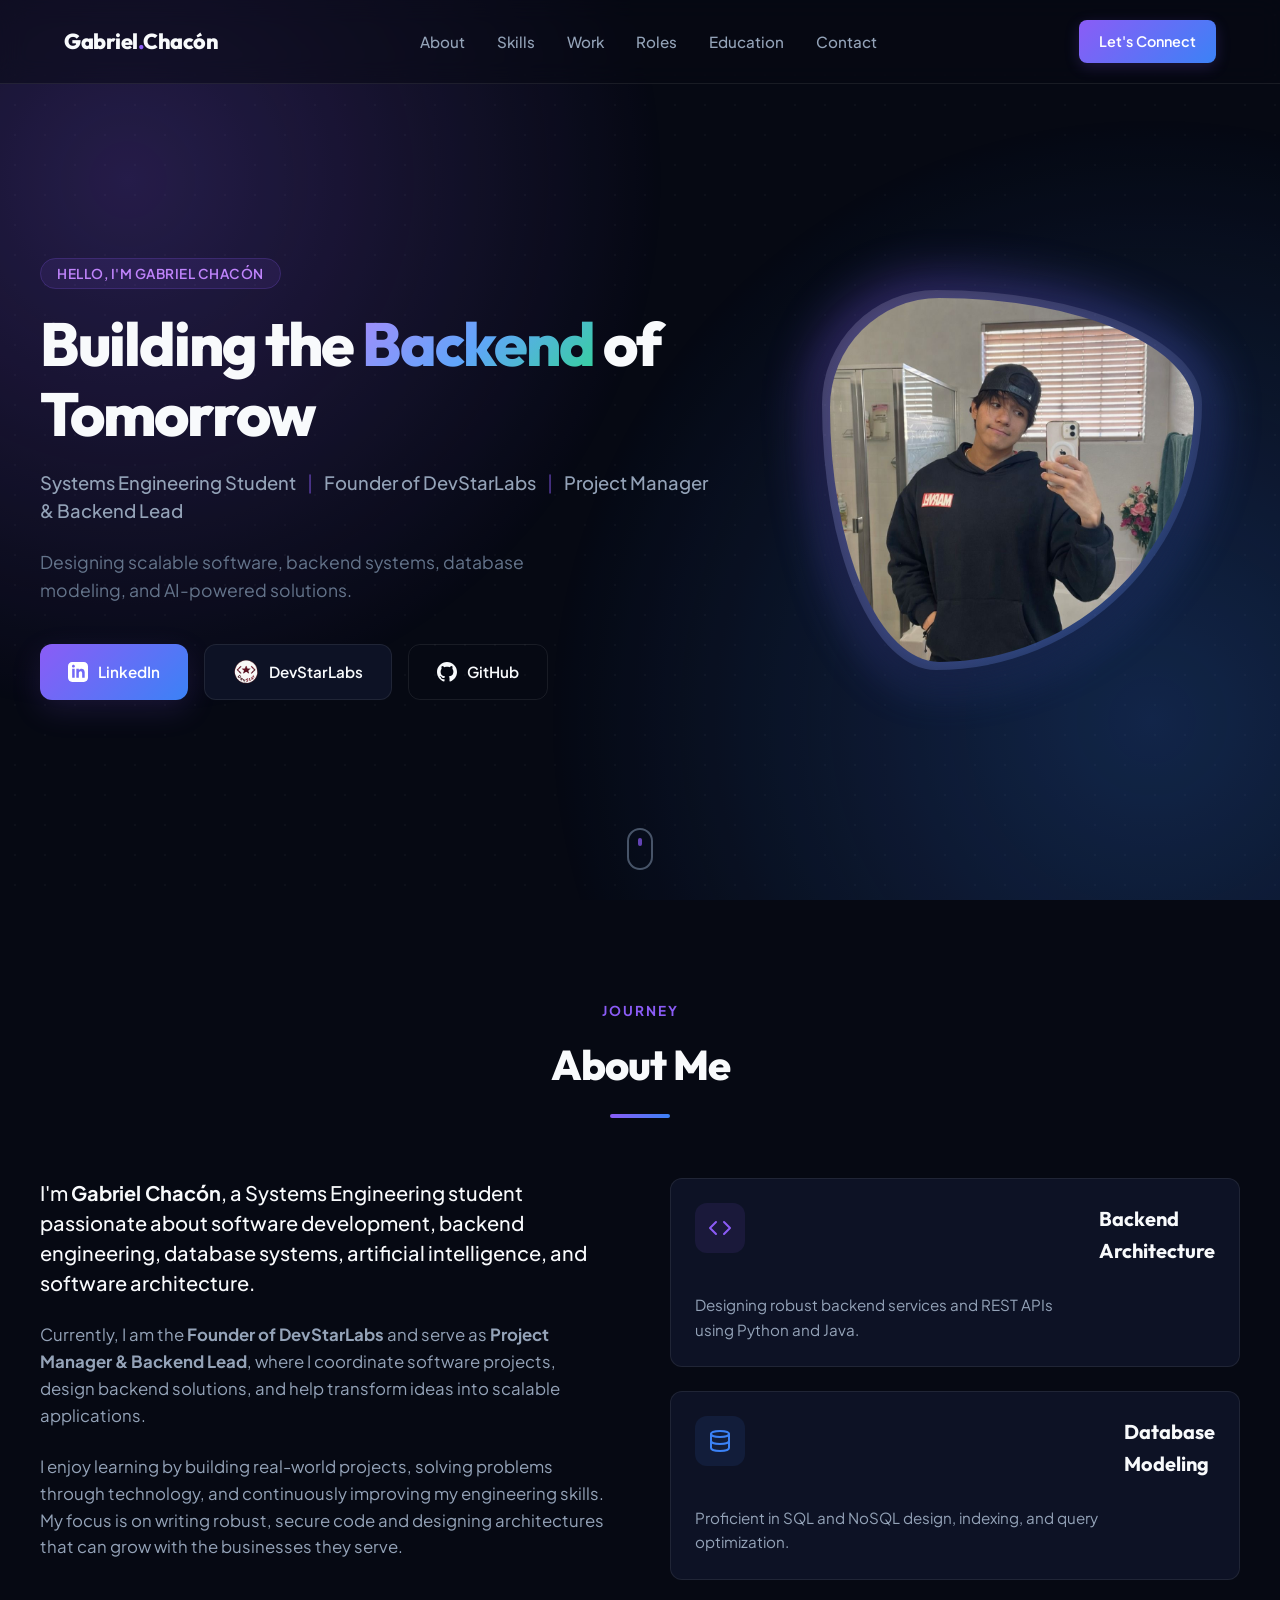
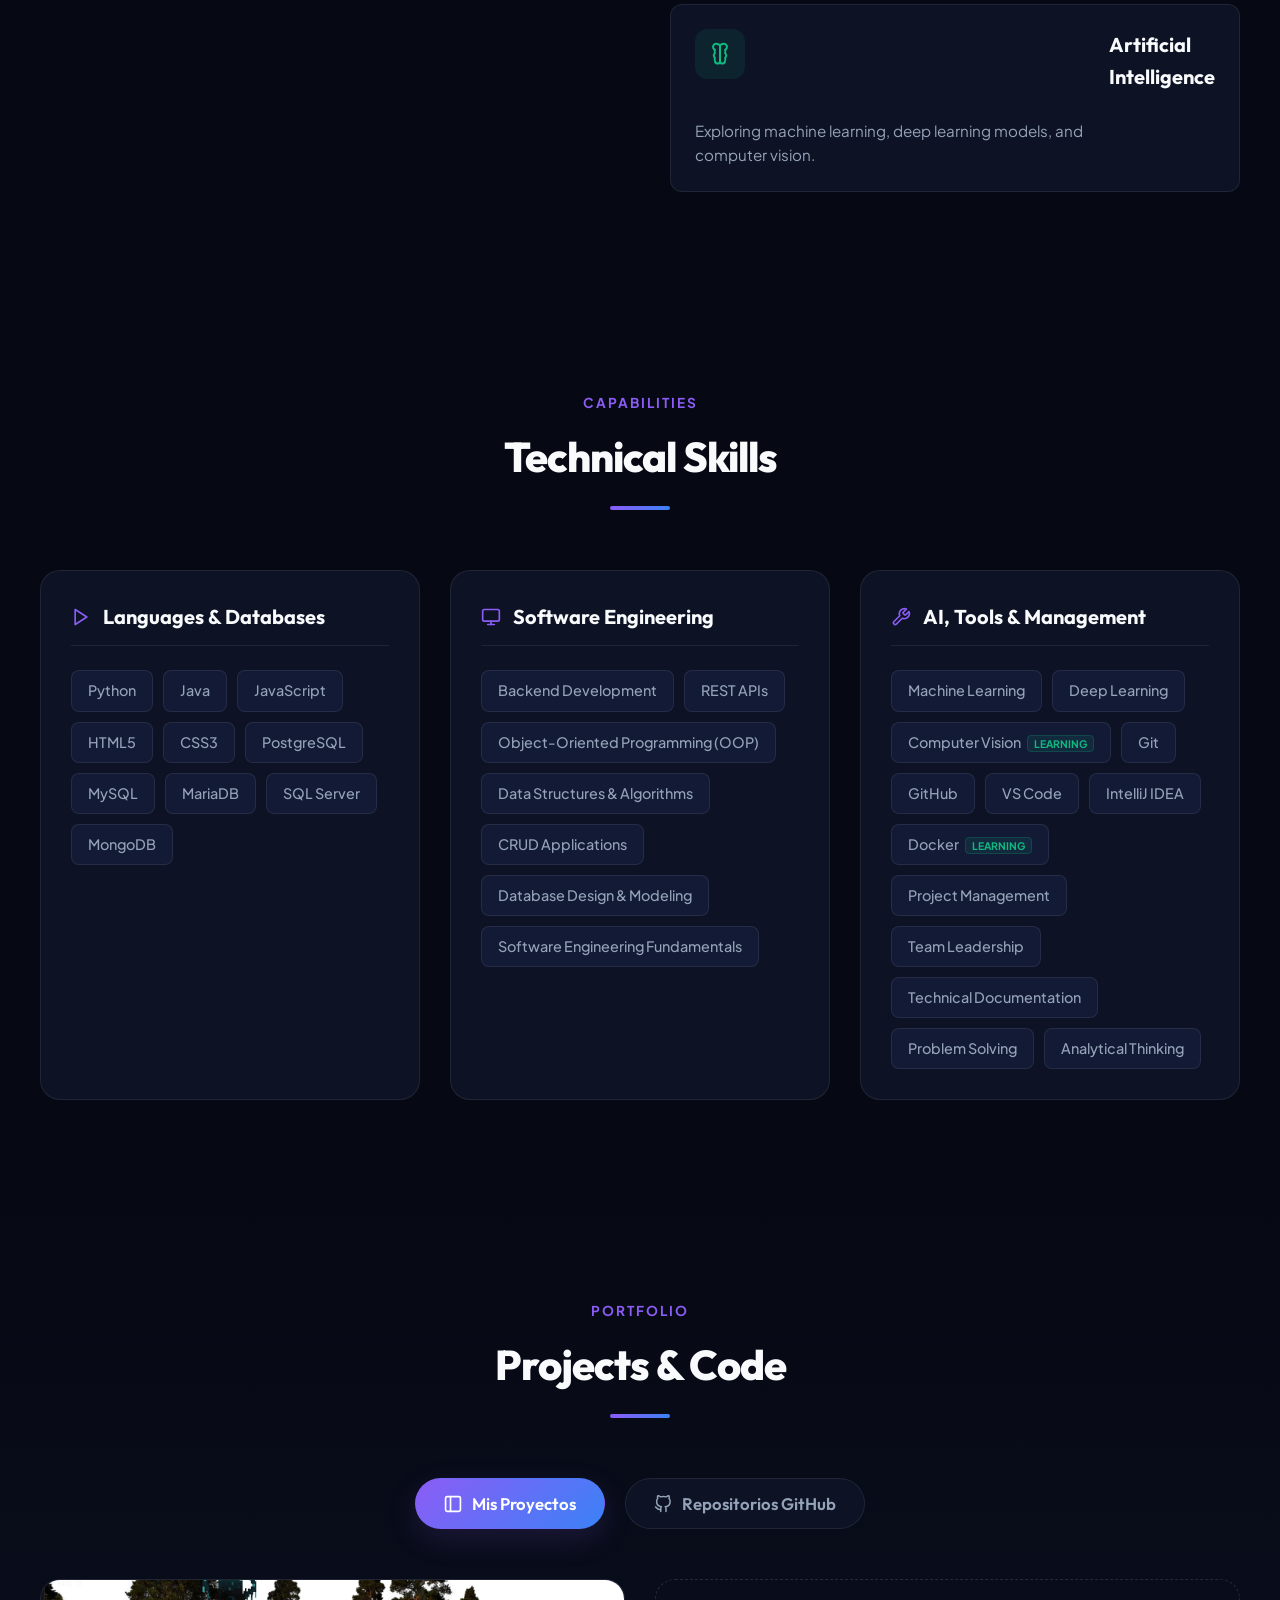
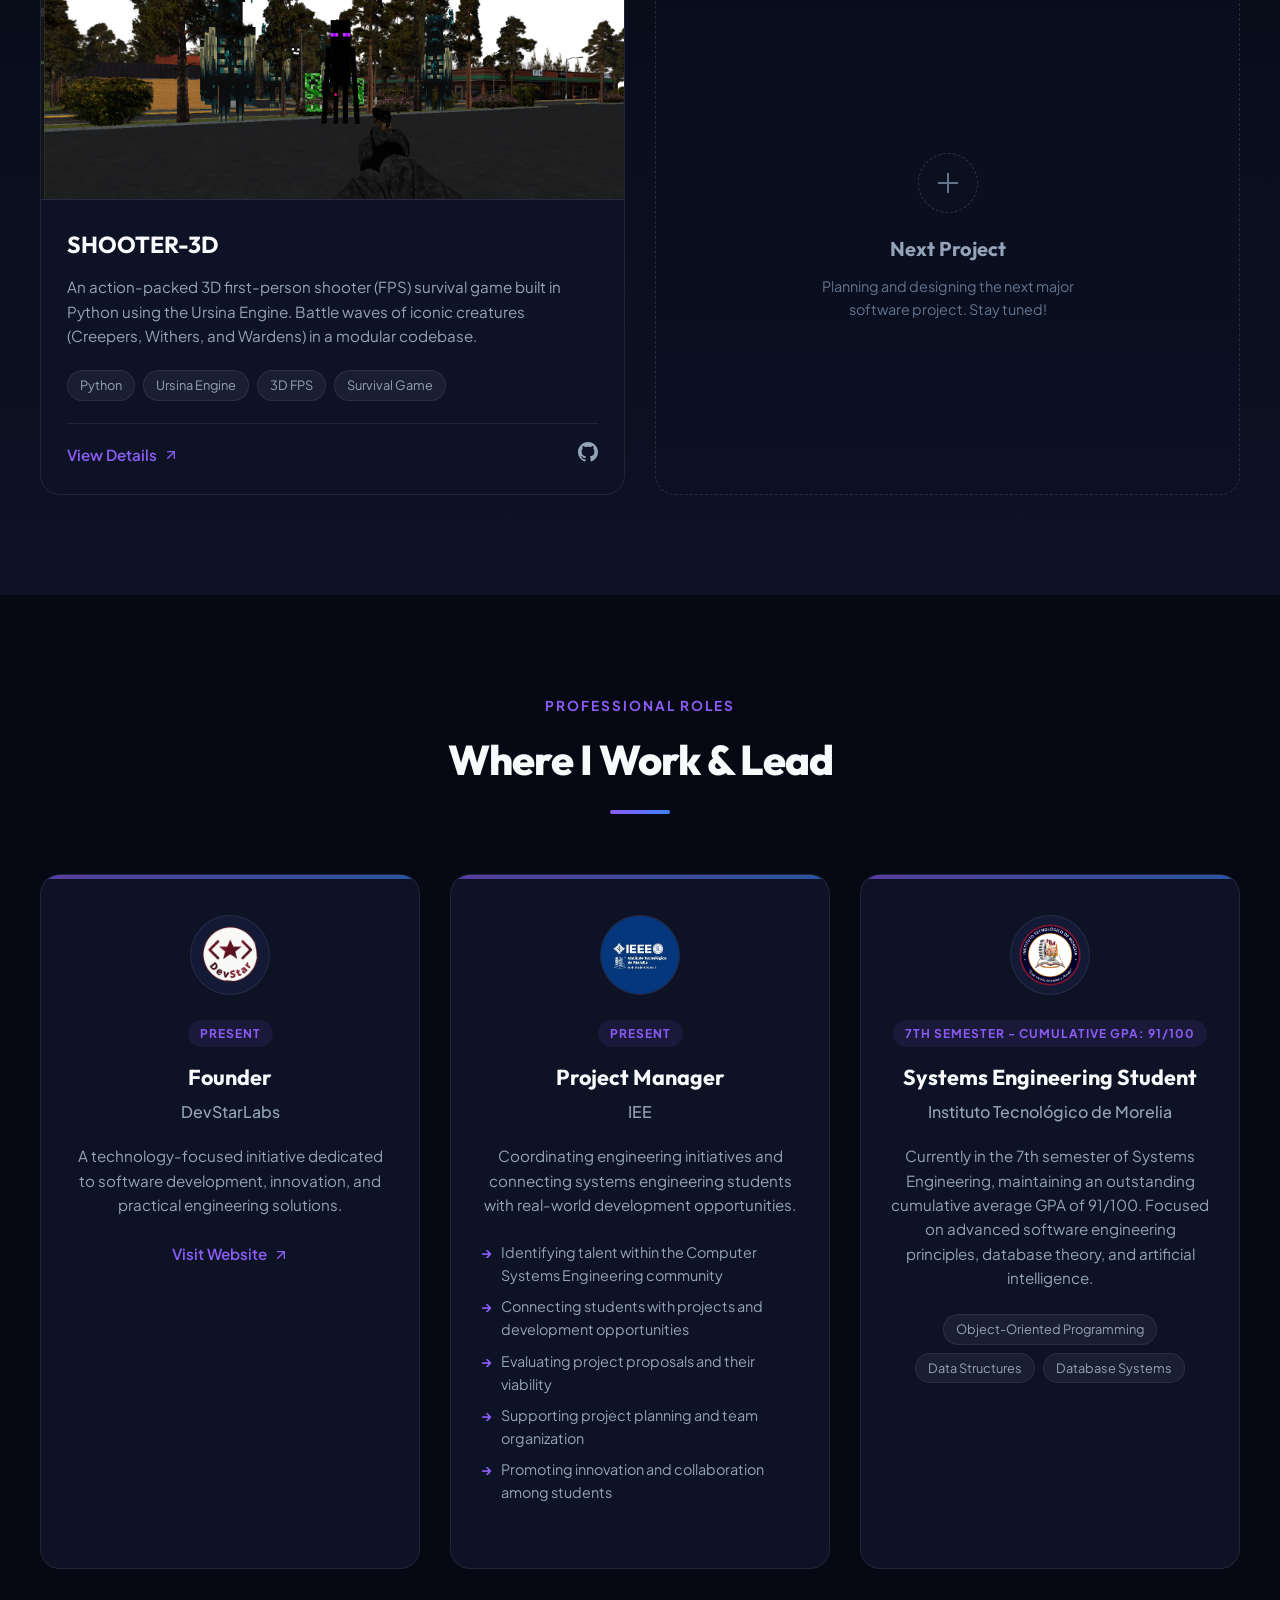
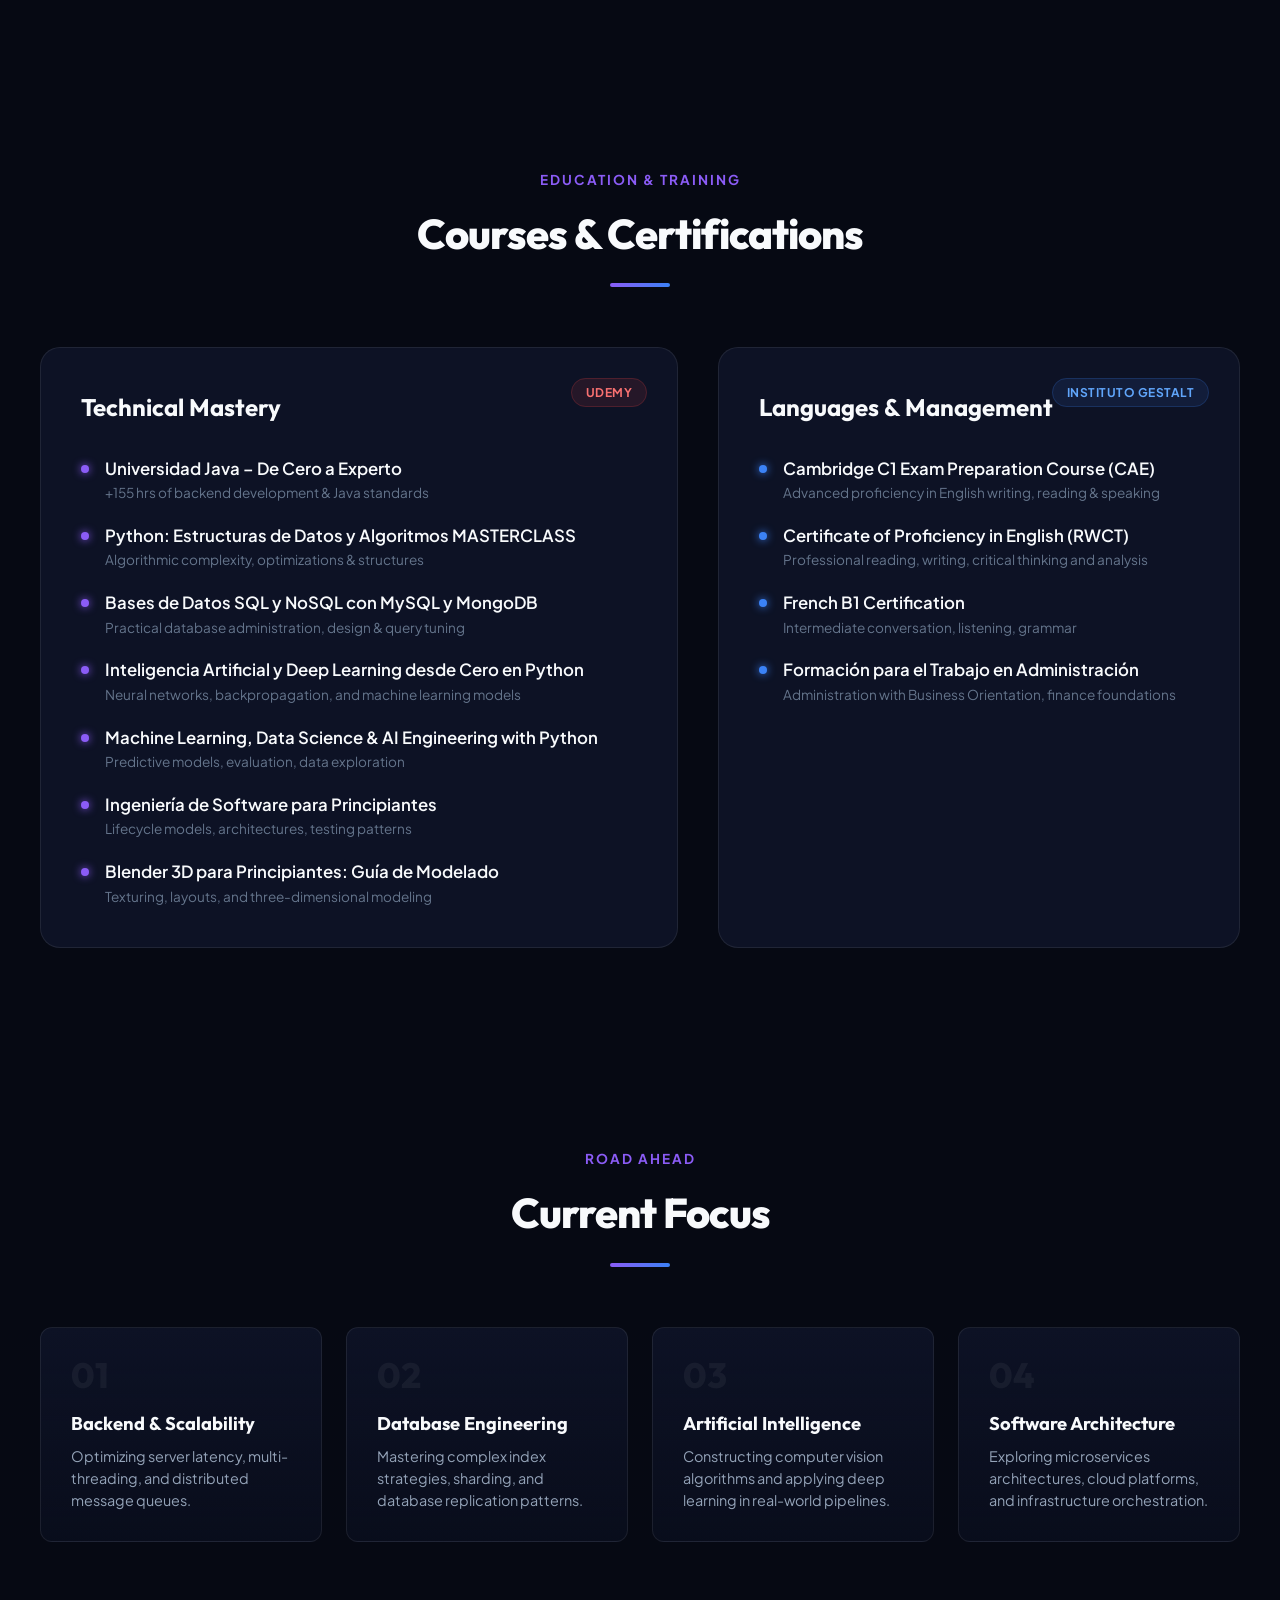
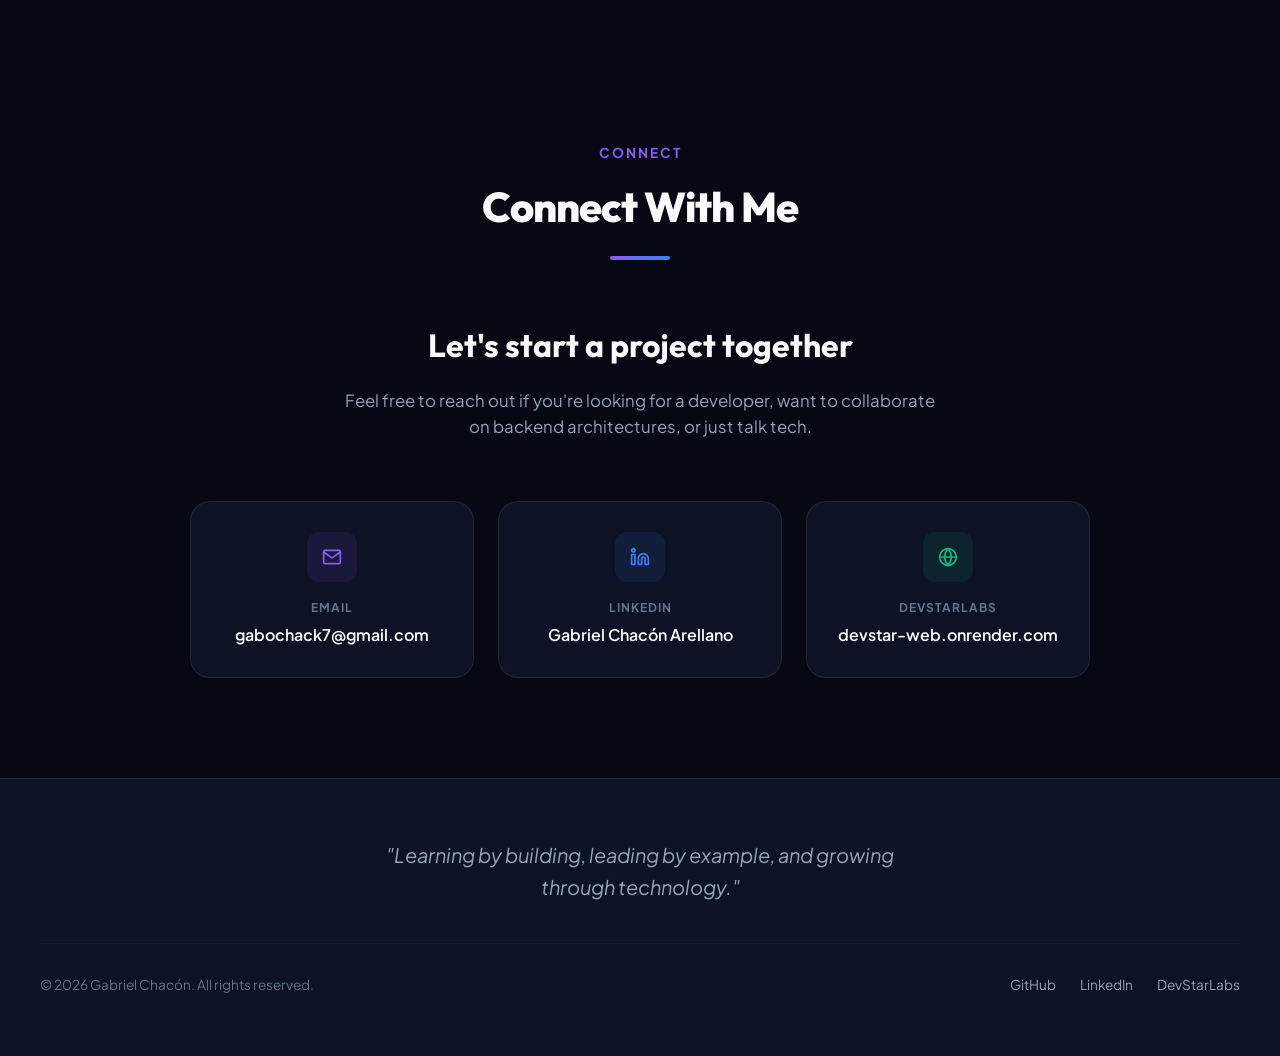
==== index.html @ 153ce3cb "repo addition" ====
<!DOCTYPE html>
<html lang="en">

<head>
    <meta charset="UTF-8">
    <meta name="viewport" content="width=device-width, initial-scale=1.0">
    <title>Gabriel Chacón | Systems Engineer &amp; Backend Developer Portfolio</title>

    <!-- Meta Description for SEO -->
    <meta name="description"
        content="Portfolio of Gabriel Chacón, Systems Engineering student, Founder of DevStarLabs, Project Manager &amp; Backend Lead. Specializing in scalable software, backend systems, database modeling, and AI.">
    <meta name="keywords"
        content="Gabriel Chacón, Systems Engineering, DevStarLabs, Backend Lead, Project Manager, Software Developer, Java, Python, Database Engineer, Portfolio">
    <meta name="author" content="Gabriel Chacón">

    <!-- Open Graph Metadata for Social Sharing -->
    <meta property="og:title" content="Gabriel Chacón | Systems Engineering &amp; Backend Lead">
    <meta property="og:description"
        content="Founder of DevStarLabs, Backend Lead, and Systems Engineering Student building scalable backend systems, databases, and AI solutions.">
    <meta property="og:image" content="assets/images/gabo-profile.jpeg">
    <meta property="og:type" content="website">

    <!-- Google Fonts -->
    <link rel="preconnect" href="https://fonts.googleapis.com">
    <link rel="preconnect" href="https://fonts.gstatic.com" crossorigin>
    <link
        href="https://fonts.googleapis.com/css2?family=Outfit:wght@300;400;500;600;700;800&family=Plus+Jakarta+Sans:wght@300;400;500;600;700;800&display=swap"
        rel="stylesheet">

    <!-- Custom Stylesheet -->
    <link rel="stylesheet" href="assets/css/styles.css">
</head>

<body>
    <!-- Background Gradient Overlay & Grid -->
    <div class="bg-grid"></div>
    <div class="bg-radial"></div>

    <!-- Navigation Header -->
    <header class="main-header" id="header">
        <div class="nav-container">
            <a href="#" class="brand-logo">
                <span class="brand-text">Gabriel<span class="accent-dot">.</span>Chacón</span>
            </a>

            <nav class="nav-menu" id="nav-menu">
                <ul>
                    <li><a href="#about" class="nav-link">About</a></li>
                    <li><a href="#skills" class="nav-link">Skills</a></li>
                    <li><a href="#portfolio-tabs" class="nav-link">Work</a></li>
                    <li><a href="#roles" class="nav-link">Roles</a></li>
                    <li><a href="#education" class="nav-link">Education</a></li>
                    <li><a href="#contact" class="nav-link">Contact</a></li>
                </ul>
            </nav>

            <div class="nav-actions">
                <a href="#contact" class="cta-btn-header">Let's Connect</a>
                <button class="mobile-toggle" id="mobile-toggle" aria-label="Toggle Navigation Menu">
                    <span class="bar"></span>
                    <span class="bar"></span>
                    <span class="bar"></span>
                </button>
            </div>
        </div>
    </header>

    <!-- Main Content Area -->
    <main>
        <!-- Hero Section -->
        <section class="hero-section" id="home">
            <div class="hero-container">
                <div class="hero-content">
                    <div class="badge-container">
                        <span class="hero-badge">Hello, I'm Gabriel Chacón</span>
                    </div>
                    <h1 class="hero-title">
                        Building the <span class="text-gradient">Backend</span> of Tomorrow
                    </h1>
                    <h2 class="hero-subtitle">
                        Systems Engineering Student <span class="divider">|</span> Founder of DevStarLabs <span
                            class="divider">|</span> Project Manager &amp; Backend Lead
                    </h2>
                    <p class="hero-tagline">
                        Designing scalable software, backend systems, database modeling, and AI-powered solutions.
                    </p>

                    <!-- Call To Action Buttons -->
                    <div class="hero-ctas">
                        <a href="https://www.linkedin.com/in/gabriel-chac%C3%B3n-arellano-29ab29257/" target="_blank"
                            rel="noopener noreferrer" class="btn btn-primary">
                            <svg class="btn-icon" viewBox="0 0 24 24" fill="currentColor">
                                <path
                                    d="M19 0h-14c-2.761 0-5 2.239-5 5v14c0 2.761 2.239 5 5 5h14c2.762 0 5-2.239 5-5v-14c0-2.761-2.238-5-5-5zm-11 19h-3v-11h3v11zm-1.5-12.268c-.966 0-1.75-.779-1.75-1.75s.784-1.75 1.75-1.75 1.75.779 1.75 1.75-.784 1.75-1.75 1.75zm13.5 12.268h-3v-5.604c0-3.368-4-3.113-4 0v5.604h-3v-11h3v1.765c1.396-2.586 7-2.777 7 2.476v6.759z" />
                            </svg>
                            LinkedIn
                        </a>
                        <a href="https://devstar-web.onrender.com/#servicios" target="_blank" rel="noopener noreferrer"
                            class="btn btn-secondary">
                            <span class="hero-devstar-logo-wrapper">
                                <img src="assets/images/devstar-logo.png" alt="" class="hero-devstar-logo">
                            </span>
                            DevStarLabs
                        </a>
                        <a href="https://github.com/GabrielChaconA" target="_blank" rel="noopener noreferrer"
                            class="btn btn-outline">
                            <svg class="btn-icon" viewBox="0 0 24 24" fill="currentColor">
                                <path
                                    d="M12 0c-6.626 0-12 5.373-12 12 0 5.302 3.438 9.8 8.207 11.387.599.111.793-.261.793-.577v-2.234c-3.338.726-4.033-1.416-4.033-1.416-.546-1.387-1.333-1.756-1.333-1.756-1.089-.745.083-.729.083-.729 1.205.084 1.839 1.237 1.839 1.237 1.07 1.834 2.807 1.304 3.492.997.107-.775.418-1.305.762-1.604-2.665-.305-5.467-1.334-5.467-5.931 0-1.311.469-2.381 1.236-3.221-.124-.303-.535-1.524.117-3.176 0 0 1.008-.322 3.301 1.23.957-.266 1.983-.399 3.003-.404 1.02.005 2.047.138 3.006.404 2.291-1.552 3.297-1.23 3.297-1.23.653 1.653.242 2.874.118 3.176.77.84 1.235 1.911 1.235 3.221 0 4.609-2.807 5.624-5.479 5.921.43.372.823 1.102.823 2.222v3.293c0 .319.192.694.801.576 4.765-1.589 8.199-6.086 8.199-11.386 0-6.627-5.373-12-12-12z" />
                            </svg>
                            GitHub
                        </a>
                    </div>
                </div>

                <div class="hero-image-wrapper">
                    <div class="hero-image-glow"></div>
                    <div class="hero-image-border">
                        <img src="assets/images/gabo-profile.jpeg" alt="Gabriel Chacón" class="hero-image">
                    </div>
                </div>
            </div>

            <a href="#about" class="scroll-down" aria-label="Scroll Down">
                <span class="mouse">
                    <span class="wheel"></span>
                </span>
            </a>
        </section>

        <!-- About Me Section -->
        <section class="about-section scroll-reveal" id="about">
            <div class="section-container">
                <div class="section-header">
                    <span class="section-subtitle">Journey</span>
                    <h2 class="section-title">About Me</h2>
                    <div class="section-line"></div>
                </div>

                <div class="about-grid">
                    <div class="about-text">
                        <p class="highlight-paragraph">
                            I'm <strong>Gabriel Chacón</strong>, a Systems Engineering student passionate about software
                            development, backend engineering, database systems, artificial intelligence, and software
                            architecture.
                        </p>
                        <p>
                            Currently, I am the <strong>Founder of DevStarLabs</strong> and serve as <strong>Project
                                Manager &amp; Backend Lead</strong>, where I coordinate software projects, design
                            backend solutions, and help transform ideas into scalable applications.
                        </p>
                        <p>
                            I enjoy learning by building real-world projects, solving problems through technology, and
                            continuously improving my engineering skills. My focus is on writing robust, secure code and
                            designing architectures that can grow with the businesses they serve.
                        </p>
                    </div>

                    <div class="about-features">
                        <div class="feature-card">
                            <div class="feature-icon font-code-icon">
                                <svg width="24" height="24" viewBox="0 0 24 24" fill="none" stroke="currentColor"
                                    stroke-width="2" stroke-linecap="round" stroke-linejoin="round">
                                    <polyline points="16 18 22 12 16 6"></polyline>
                                    <polyline points="8 6 2 12 8 18"></polyline>
                                </svg>
                            </div>
                            <h3>Backend Architecture</h3>
                            <p>Designing robust backend services and REST APIs using Python and Java.</p>
                        </div>
                        <div class="feature-card">
                            <div class="feature-icon font-db-icon">
                                <svg width="24" height="24" viewBox="0 0 24 24" fill="none" stroke="currentColor"
                                    stroke-width="2" stroke-linecap="round" stroke-linejoin="round">
                                    <ellipse cx="12" cy="5" rx="9" ry="3"></ellipse>
                                    <path d="M3 5V19A9 3 0 0 0 21 19V5"></path>
                                    <path d="M3 12A9 3 0 0 0 21 12"></path>
                                </svg>
                            </div>
                            <h3>Database Modeling</h3>
                            <p>Proficient in SQL and NoSQL design, indexing, and query optimization.</p>
                        </div>
                        <div class="feature-card">
                            <div class="feature-icon font-brain-icon">
                                <svg width="24" height="24" viewBox="0 0 24 24" fill="none" stroke="currentColor"
                                    stroke-width="2" stroke-linecap="round" stroke-linejoin="round">
                                    <path
                                        d="M9.5 2A2.5 2.5 0 0 1 12 4.5v15a2.5 2.5 0 0 1-4.96-.44 2.5 2.5 0 0 1 0-3.12 3 3 0 0 1 0-4.88 2.5 2.5 0 0 1 0-3.12A2.5 2.5 0 0 1 9.5 2z">
                                    </path>
                                    <path
                                        d="M14.5 2A2.5 2.5 0 0 0 12 4.5v15a2.5 2.5 0 0 0 4.96-.44 2.5 2.5 0 0 0 0-3.12 3 3 0 0 0 0-4.88 2.5 2.5 0 0 0 0-3.12A2.5 2.5 0 0 0 14.5 2z">
                                    </path>
                                </svg>
                            </div>
                            <h3>Artificial Intelligence</h3>
                            <p>Exploring machine learning, deep learning models, and computer vision.</p>
                        </div>
                    </div>
                </div>
            </div>
        </section>

        <!-- Technical Skills Section -->
        <section class="skills-section scroll-reveal" id="skills">
            <div class="section-container">
                <div class="section-header">
                    <span class="section-subtitle">Capabilities</span>
                    <h2 class="section-title">Technical Skills</h2>
                    <div class="section-line"></div>
                </div>

                <div class="skills-grid">
                    <!-- Column 1: Languages & Databases -->
                    <div class="skills-category-card">
                        <h3 class="category-title">
                            <svg width="20" height="20" viewBox="0 0 24 24" fill="none" stroke="currentColor"
                                stroke-width="2" stroke-linecap="round" stroke-linejoin="round">
                                <polygon points="5 3 19 12 5 21 5 3"></polygon>
                            </svg>
                            Languages &amp; Databases
                        </h3>
                        <div class="skills-list">
                            <div class="skill-tag">Python</div>
                            <div class="skill-tag">Java</div>
                            <div class="skill-tag">JavaScript</div>
                            <div class="skill-tag">HTML5</div>
                            <div class="skill-tag">CSS3</div>
                            <div class="skill-tag">PostgreSQL</div>
                            <div class="skill-tag">MySQL</div>
                            <div class="skill-tag">MariaDB</div>
                            <div class="skill-tag">SQL Server</div>
                            <div class="skill-tag">MongoDB</div>
                        </div>
                    </div>

                    <!-- Column 2: Software Engineering -->
                    <div class="skills-category-card">
                        <h3 class="category-title">
                            <svg width="20" height="20" viewBox="0 0 24 24" fill="none" stroke="currentColor"
                                stroke-width="2" stroke-linecap="round" stroke-linejoin="round">
                                <rect x="2" y="3" width="20" height="14" rx="2" ry="2"></rect>
                                <line x1="8" y1="21" x2="16" y2="21"></line>
                                <line x1="12" y1="17" x2="12" y2="21"></line>
                            </svg>
                            Software Engineering
                        </h3>
                        <div class="skills-list">
                            <div class="skill-tag">Backend Development</div>
                            <div class="skill-tag">REST APIs</div>
                            <div class="skill-tag">Object-Oriented Programming (OOP)</div>
                            <div class="skill-tag">Data Structures &amp; Algorithms</div>
                            <div class="skill-tag">CRUD Applications</div>
                            <div class="skill-tag">Database Design &amp; Modeling</div>
                            <div class="skill-tag">Software Engineering Fundamentals</div>
                        </div>
                    </div>

                    <!-- Column 3: AI, Tools & Professional Skills -->
                    <div class="skills-category-card">
                        <h3 class="category-title">
                            <svg width="20" height="20" viewBox="0 0 24 24" fill="none" stroke="currentColor"
                                stroke-width="2" stroke-linecap="round" stroke-linejoin="round">
                                <path
                                    d="M14.7 6.3a1 1 0 0 0 0 1.4l1.6 1.6a1 1 0 0 0 1.4 0l3.77-3.77a6 6 0 0 1-7.94 7.94l-6.91 6.91a2.12 2.12 0 0 1-3-3l6.91-6.91a6 6 0 0 1 7.94-7.94l-3.76 3.76z">
                                </path>
                            </svg>
                            AI, Tools &amp; Management
                        </h3>
                        <div class="skills-list">
                            <div class="skill-tag">Machine Learning</div>
                            <div class="skill-tag">Deep Learning</div>
                            <div class="skill-tag">Computer Vision <span class="badge-learning">Learning</span></div>
                            <div class="skill-tag">Git</div>
                            <div class="skill-tag">GitHub</div>
                            <div class="skill-tag">VS Code</div>
                            <div class="skill-tag">IntelliJ IDEA</div>
                            <div class="skill-tag">Docker <span class="badge-learning">Learning</span></div>
                            <div class="skill-tag">Project Management</div>
                            <div class="skill-tag">Team Leadership</div>
                            <div class="skill-tag">Technical Documentation</div>
                            <div class="skill-tag">Problem Solving</div>
                            <div class="skill-tag">Analytical Thinking</div>
                        </div>
                    </div>
                </div>
            </div>
        </section>

        <!-- Interactive Projects & Repositories Tabs -->
        <section class="portfolio-tabs-section scroll-reveal" id="portfolio-tabs">
            <div class="section-container">
                <div class="section-header">
                    <span class="section-subtitle">Portfolio</span>
                    <h2 class="section-title">Projects &amp; Code</h2>
                    <div class="section-line"></div>
                </div>

                <!-- Tab Headers -->
                <div class="tabs-header-container">
                    <button class="tab-button active" id="tab-projects" data-target="tab-content-projects">
                        <svg class="tab-icon" width="18" height="18" viewBox="0 0 24 24" fill="none"
                            stroke="currentColor" stroke-width="2" stroke-linecap="round" stroke-linejoin="round">
                            <rect x="3" y="3" width="18" height="18" rx="2" ry="2"></rect>
                            <line x1="9" y1="3" x2="9" y2="21"></line>
                        </svg>
                        Mis Proyectos
                    </button>
                    <button class="tab-button" id="tab-repos" data-target="tab-content-repos">
                        <svg class="tab-icon" width="18" height="18" viewBox="0 0 24 24" fill="none"
                            stroke="currentColor" stroke-width="2" stroke-linecap="round" stroke-linejoin="round">
                            <path
                                d="M9 19c-5 1.5-5-2.5-7-3m14 6v-3.87a3.37 3.37 0 0 0-.94-2.61c3.14-.35 6.44-1.54 6.44-7A5.44 5.44 0 0 0 20 4.77 5.07 5.07 0 0 0 19.91 1S18.73.65 16 2.48a13.38 13.38 0 0 0-7 0C6.27.65 5.09 1 5.09 1A5.07 5.07 0 0 0 5 4.77a5.44 5.44 0 0 0-1.5 3.78c0 5.42 3.3 6.61 6.44 7A3.37 3.37 0 0 0 9 18.13V22">
                            </path>
                        </svg>
                        Repositorios GitHub
                    </button>
                </div>

                <!-- Tab Contents -->
                <div class="tabs-body">
                    <!-- Tab: Projects -->
                    <div class="tab-pane active fade-in" id="tab-content-projects">
                        <div class="project-grid">
                            <!-- SHOOTER-3D Project Card -->
                            <div class="project-card">
                                <div class="project-card-image">
                                    <img src="assets/respository images/shooter 3d/Ronda dificil.png" alt="SHOOTER-3D Hard Mode">
                                    <div class="project-card-overlay">
                                        <a href="shooter-3d.html" class="project-card-btn">View Details</a>
                                    </div>
                                </div>
                                <div class="project-card-content">
                                    <h3 class="project-card-title">SHOOTER-3D</h3>
                                    <p class="project-card-desc">An action-packed 3D first-person shooter (FPS) survival game built in Python using the Ursina Engine. Battle waves of iconic creatures (Creepers, Withers, and Wardens) in a modular codebase.</p>
                                    <div class="project-card-tags">
                                        <span class="tag">Python</span>
                                        <span class="tag">Ursina Engine</span>
                                        <span class="tag">3D FPS</span>
                                        <span class="tag">Survival Game</span>
                                    </div>
                                    <div class="project-card-footer">
                                        <a href="shooter-3d.html" class="project-link">
                                            View Details
                                            <svg class="link-arrow" width="16" height="16" viewBox="0 0 24 24" fill="none"
                                                stroke="currentColor" stroke-width="2" stroke-linecap="round"
                                                stroke-linejoin="round">
                                                <line x1="7" y1="17" x2="17" y2="7"></line>
                                                <polyline points="7 7 17 7 17 17"></polyline>
                                            </svg>
                                        </a>
                                        <a href="https://github.com/GabrielChaconA/FIRST-PERSON-SHOOTER-MP.git" target="_blank" rel="noopener noreferrer" class="project-github-link" title="View on GitHub">
                                            <svg width="20" height="20" viewBox="0 0 24 24" fill="currentColor">
                                                <path d="M12 0c-6.626 0-12 5.373-12 12 0 5.302 3.438 9.8 8.207 11.387.599.111.793-.261.793-.577v-2.234c-3.338.726-4.033-1.416-4.033-1.416-.546-1.387-1.333-1.756-1.333-1.756-1.089-.745.083-.729.083-.729 1.205.084 1.839 1.237 1.839 1.237 1.07 1.834 2.807 1.304 3.492.997.107-.775.418-1.305.762-1.604-2.665-.305-5.467-1.334-5.467-5.931 0-1.311.469-2.381 1.236-3.221-.124-.303-.535-1.524.117-3.176 0 0 1.008-.322 3.301 1.23.957-.266 1.983-.399 3.003-.404 1.02.005 2.047.138 3.006.404 2.291-1.552 3.297-1.23 3.297-1.23.653 1.653.242 2.874.118 3.176.77.84 1.235 1.911 1.235 3.221 0 4.609-2.807 5.624-5.479 5.921.43.372.823 1.102.823 2.222v3.293c0 .319.192.694.801.576 4.765-1.589 8.199-6.086 8.199-11.386 0-6.627-5.373-12-12-12z" />
                                            </svg>
                                        </a>
                                    </div>
                                </div>
                            </div>
                            <!-- Placeholder Project Card -->
                            <div class="project-card placeholder-project-card">
                                <div class="placeholder-icon">
                                    <svg width="32" height="32" viewBox="0 0 24 24" fill="none" stroke="currentColor" stroke-width="1.5" stroke-linecap="round" stroke-linejoin="round">
                                        <line x1="12" y1="5" x2="12" y2="19"></line>
                                        <line x1="5" y1="12" x2="19" y2="12"></line>
                                    </svg>
                                </div>
                                <h4>Next Project</h4>
                                <p>Planning and designing the next major software project. Stay tuned!</p>
                            </div>
                        </div>
                    </div>

                    <!-- Tab: Repositories -->
                    <div class="tab-pane fade-in" id="tab-content-repos">
                        <div class="empty-tab-state">
                            <div class="empty-icon-wrapper">
                                <svg width="48" height="48" viewBox="0 0 24 24" fill="none" stroke="currentColor"
                                    stroke-width="1.5" stroke-linecap="round" stroke-linejoin="round">
                                    <path
                                        d="M9 19c-5 1.5-5-2.5-7-3m14 6v-3.87a3.37 3.37 0 0 0-.94-2.61c3.14-.35 6.44-1.54 6.44-7A5.44 5.44 0 0 0 20 4.77 5.07 5.07 0 0 0 19.91 1S18.73.65 16 2.48a13.38 13.38 0 0 0-7 0C6.27.65 5.09 1 5.09 1A5.07 5.07 0 0 0 5 4.77a5.44 5.44 0 0 0-1.5 3.78c0 5.42 3.3 6.61 6.44 7A3.37 3.37 0 0 0 9 18.13V22">
                                    </path>
                                </svg>
                            </div>
                            <h3>Repositorios GitHub</h3>
                            <p>Mis repositorios públicos, incluyendo código de cursos, exámenes académicos e
                                integraciones experimentales.</p>

                            <div class="repo-grid">
                                <!-- Repo: FIRST-PERSON-SHOOTER-MP -->
                                <a href="https://github.com/GabrielChaconA/FIRST-PERSON-SHOOTER-MP"
                                    target="_blank" rel="noopener noreferrer" class="repo-card-link">
                                    <div class="repo-card">
                                        <div class="repo-card-header">
                                            <svg width="18" height="18" viewBox="0 0 24 24" fill="none"
                                                stroke="currentColor" stroke-width="2" stroke-linecap="round"
                                                stroke-linejoin="round">
                                                <path
                                                    d="M22 19a2 2 0 0 1-2 2H4a2 2 0 0 1-2-2V5a2 2 0 0 1 2-2h5l2 3h9a2 2 0 0 1 2 2z">
                                                </path>
                                            </svg>
                                            <span class="repo-name">FIRST-PERSON-SHOOTER-MP</span>
                                        </div>
                                        <p class="repo-desc">An action-packed 3D first-person shooter (FPS) survival game built in Python using the Ursina Engine.</p>
                                        <div class="repo-footer">
                                            <div class="repo-lang">
                                                <span class="lang-color python-lang"></span>
                                                <span>Python</span>
                                            </div>
                                            <span class="repo-stars">
                                                <svg width="12" height="12" viewBox="0 0 24 24" fill="currentColor">
                                                    <polygon
                                                        points="12 2 15.09 8.26 22 9.27 17 14.14 18.18 21.02 12 17.77 5.82 21.02 7 14.14 2 9.27 8.91 8.26 12 2">
                                                    </polygon>
                                                </svg>
                                                Main Branch
                                            </span>
                                        </div>
                                    </div>
                                </a>

                                <!-- Sample Repo 1 -->
                                <a href="https://github.com/GabrielChaconA/ChaconArellanoGabriel-POO-GrupoA-20241"
                                    target="_blank" rel="noopener noreferrer" class="repo-card-link">
                                    <div class="repo-card">
                                        <div class="repo-card-header">
                                            <svg width="18" height="18" viewBox="0 0 24 24" fill="none"
                                                stroke="currentColor" stroke-width="2" stroke-linecap="round"
                                                stroke-linejoin="round">
                                                <path
                                                    d="M22 19a2 2 0 0 1-2 2H4a2 2 0 0 1-2-2V5a2 2 0 0 1 2-2h5l2 3h9a2 2 0 0 1 2 2z">
                                                </path>
                                            </svg>
                                            <span class="repo-name">ChaconArellanoGabriel-POO-GrupoA-20241</span>
                                        </div>
                                        <p class="repo-desc">Repositorio académico para programación orientada a objetos
                                            (POO) en el Tecnológico de Morelia.</p>
                                        <div class="repo-footer">
                                            <div class="repo-lang">
                                                <span class="lang-color java-lang"></span>
                                                <span>Java</span>
                                            </div>
                                            <span class="repo-stars">
                                                <svg width="12" height="12" viewBox="0 0 24 24" fill="currentColor">
                                                    <polygon
                                                        points="12 2 15.09 8.26 22 9.27 17 14.14 18.18 21.02 12 17.77 5.82 21.02 7 14.14 2 9.27 8.91 8.26 12 2">
                                                    </polygon>
                                                </svg>
                                                Main Branch
                                            </span>
                                        </div>
                                    </div>
                                </a>

                                <!-- Sample Repo 2 -->
                                <a href="https://github.com/GabrielChaconA" target="_blank" rel="noopener noreferrer"
                                    class="repo-card-link">
                                    <div class="repo-card">
                                        <div class="repo-card-header">
                                            <svg width="18" height="18" viewBox="0 0 24 24" fill="none"
                                                stroke="currentColor" stroke-width="2" stroke-linecap="round"
                                                stroke-linejoin="round">
                                                <path
                                                    d="M22 19a2 2 0 0 1-2 2H4a2 2 0 0 1-2-2V5a2 2 0 0 1 2-2h5l2 3h9a2 2 0 0 1 2 2z">
                                                </path>
                                            </svg>
                                            <span class="repo-name">DevStarLabs-Core</span>
                                        </div>
                                        <p class="repo-desc">Sistemas backend y servicios core de desarrollo para la
                                            iniciativa de DevStarLabs (Próximamente público).</p>
                                        <div class="repo-footer">
                                            <div class="repo-lang">
                                                <span class="lang-color python-lang"></span>
                                                <span>Python</span>
                                            </div>
                                            <span class="repo-stars">
                                                <svg width="12" height="12" viewBox="0 0 24 24" fill="currentColor">
                                                    <polygon
                                                        points="12 2 15.09 8.26 22 9.27 17 14.14 18.18 21.02 12 17.77 5.82 21.02 7 14.14 2 9.27 8.91 8.26 12 2">
                                                    </polygon>
                                                </svg>
                                                Private Core
                                            </span>
                                        </div>
                                    </div>
                                </a>
                            </div>
                        </div>
                    </div>
                </div>
            </div>
        </section>

        <!-- Current Roles Section -->
        <section class="roles-section scroll-reveal" id="roles">
            <div class="section-container">
                <div class="section-header">
                    <span class="section-subtitle">Professional Roles</span>
                    <h2 class="section-title">Where I Work &amp; Lead</h2>
                    <div class="section-line"></div>
                </div>

                <div class="roles-grid">
                    <!-- Role: Founder DevStarLabs -->
                    <div class="role-card">
                        <div class="role-logo-wrapper devstar-role-logo-wrapper">
                            <img src="assets/images/devstar-logo.png" alt="DevStarLabs" class="role-logo devstar-role-logo">
                        </div>
                        <div class="role-content">
                            <span class="role-duration">Present</span>
                            <h3 class="role-title">Founder</h3>
                            <h4 class="role-company">DevStarLabs</h4>
                            <p class="role-description">
                                A technology-focused initiative dedicated to software development, innovation, and
                                practical engineering solutions.
                            </p>
                            <a href="https://devstar-web.onrender.com/#servicios" target="_blank"
                                rel="noopener noreferrer" class="role-link">
                                Visit Website
                                <svg class="link-arrow" width="16" height="16" viewBox="0 0 24 24" fill="none"
                                    stroke="currentColor" stroke-width="2" stroke-linecap="round"
                                    stroke-linejoin="round">
                                    <line x1="7" y1="17" x2="17" y2="7"></line>
                                    <polyline points="7 7 17 7 17 17"></polyline>
                                </svg>
                            </a>
                        </div>
                    </div>

                    <!-- Role: Project Manager -->
                    <div class="role-card">
                        <div class="role-logo-wrapper">
                            <img src="assets/images/iee-logo.jpg" alt="IEE" class="role-logo">
                        </div>
                        <div class="role-content">
                            <span class="role-duration">Present</span>
                            <h3 class="role-title">Project Manager</h3>
                            <h4 class="role-company">IEE</h4>
                            <p class="role-description">
                                Coordinating engineering initiatives and connecting systems engineering students with
                                real-world development opportunities.
                            </p>
                            <ul class="role-bullets">
                                <li>Identifying talent within the Computer Systems Engineering community</li>
                                <li>Connecting students with projects and development opportunities</li>
                                <li>Evaluating project proposals and their viability</li>
                                <li>Supporting project planning and team organization</li>
                                <li>Promoting innovation and collaboration among students</li>
                            </ul>
                        </div>
                    </div>

                    <!-- Role: Student at Tec -->
                    <div class="role-card">
                        <div class="role-logo-wrapper">
                            <img src="assets/images/tec-logo.png" alt="Tecnológico de Morelia" class="role-logo">
                        </div>
                        <div class="role-content">
                            <span class="role-duration">7th Semester - Cumulative GPA: 91/100</span>
                            <h3 class="role-title">Systems Engineering Student</h3>
                            <h4 class="role-company">Instituto Tecnológico de Morelia</h4>
                            <p class="role-description">
                                Currently in the 7th semester of Systems Engineering, maintaining an outstanding
                                cumulative average GPA of 91/100. Focused on advanced software engineering principles,
                                database theory, and artificial intelligence.
                            </p>
                            <div class="education-details">
                                <span class="tag">Object-Oriented Programming</span>
                                <span class="tag">Data Structures</span>
                                <span class="tag">Database Systems</span>
                            </div>
                        </div>
                    </div>
                </div>
            </div>
        </section>

        <!-- Courses & Certifications Section -->
        <section class="certifications-section scroll-reveal" id="education">
            <div class="section-container">
                <div class="section-header">
                    <span class="section-subtitle">Education &amp; Training</span>
                    <h2 class="section-title">Courses &amp; Certifications</h2>
                    <div class="section-line"></div>
                </div>

                <div class="certifications-grid">
                    <!-- Udemy Card -->
                    <div class="cert-category-card">
                        <div class="cert-provider">
                            <span class="provider-badge udem">Udemy</span>
                        </div>
                        <h3 class="cert-category-title">Technical Mastery</h3>
                        <ul class="cert-list">
                            <li>
                                <div class="cert-item-dot"></div>
                                <div class="cert-item-details">
                                    <span class="cert-item-name">Universidad Java – De Cero a Experto</span>
                                    <span class="cert-item-meta">+155 hrs of backend development &amp; Java
                                        standards</span>
                                </div>
                            </li>
                            <li>
                                <div class="cert-item-dot"></div>
                                <div class="cert-item-details">
                                    <span class="cert-item-name">Python: Estructuras de Datos y Algoritmos
                                        MASTERCLASS</span>
                                    <span class="cert-item-meta">Algorithmic complexity, optimizations &amp;
                                        structures</span>
                                </div>
                            </li>
                            <li>
                                <div class="cert-item-dot"></div>
                                <div class="cert-item-details">
                                    <span class="cert-item-name">Bases de Datos SQL y NoSQL con MySQL y MongoDB</span>
                                    <span class="cert-item-meta">Practical database administration, design &amp; query
                                        tuning</span>
                                </div>
                            </li>
                            <li>
                                <div class="cert-item-dot"></div>
                                <div class="cert-item-details">
                                    <span class="cert-item-name">Inteligencia Artificial y Deep Learning desde Cero en
                                        Python</span>
                                    <span class="cert-item-meta">Neural networks, backpropagation, and machine learning
                                        models</span>
                                </div>
                            </li>
                            <li>
                                <div class="cert-item-dot"></div>
                                <div class="cert-item-details">
                                    <span class="cert-item-name">Machine Learning, Data Science &amp; AI Engineering
                                        with Python</span>
                                    <span class="cert-item-meta">Predictive models, evaluation, data exploration</span>
                                </div>
                            </li>
                            <li>
                                <div class="cert-item-dot"></div>
                                <div class="cert-item-details">
                                    <span class="cert-item-name">Ingeniería de Software para Principiantes</span>
                                    <span class="cert-item-meta">Lifecycle models, architectures, testing
                                        patterns</span>
                                </div>
                            </li>
                            <li>
                                <div class="cert-item-dot"></div>
                                <div class="cert-item-details">
                                    <span class="cert-item-name">Blender 3D para Principiantes: Guía de Modelado</span>
                                    <span class="cert-item-meta">Texturing, layouts, and three-dimensional
                                        modeling</span>
                                </div>
                            </li>
                        </ul>
                    </div>

                    <!-- Gestalt & Languages Card -->
                    <div class="cert-category-card">
                        <div class="cert-provider">
                            <span class="provider-badge gest">Instituto Gestalt</span>
                        </div>
                        <h3 class="cert-category-title">Languages &amp; Management</h3>
                        <ul class="cert-list">
                            <li>
                                <div class="cert-item-dot-special"></div>
                                <div class="cert-item-details">
                                    <span class="cert-item-name">Cambridge C1 Exam Preparation Course (CAE)</span>
                                    <span class="cert-item-meta">Advanced proficiency in English writing, reading &amp;
                                        speaking</span>
                                </div>
                            </li>
                            <li>
                                <div class="cert-item-dot-special"></div>
                                <div class="cert-item-details">
                                    <span class="cert-item-name">Certificate of Proficiency in English (RWCT)</span>
                                    <span class="cert-item-meta">Professional reading, writing, critical thinking and
                                        analysis</span>
                                </div>
                            </li>
                            <li>
                                <div class="cert-item-dot-special"></div>
                                <div class="cert-item-details">
                                    <span class="cert-item-name">French B1 Certification</span>
                                    <span class="cert-item-meta">Intermediate conversation, listening, grammar</span>
                                </div>
                            </li>
                            <li>
                                <div class="cert-item-dot-special"></div>
                                <div class="cert-item-details">
                                    <span class="cert-item-name">Formación para el Trabajo en Administración</span>
                                    <span class="cert-item-meta">Administration with Business Orientation, finance
                                        foundations</span>
                                </div>
                            </li>
                        </ul>
                    </div>
                </div>
            </div>
        </section>

        <!-- Current Focus Section -->
        <section class="focus-section scroll-reveal" id="focus">
            <div class="section-container">
                <div class="section-header">
                    <span class="section-subtitle">Road ahead</span>
                    <h2 class="section-title">Current Focus</h2>
                    <div class="section-line"></div>
                </div>

                <div class="focus-container">
                    <div class="focus-card">
                        <span class="focus-number">01</span>
                        <h4>Backend &amp; Scalability</h4>
                        <p>Optimizing server latency, multi-threading, and distributed message queues.</p>
                    </div>
                    <div class="focus-card">
                        <span class="focus-number">02</span>
                        <h4>Database Engineering</h4>
                        <p>Mastering complex index strategies, sharding, and database replication patterns.</p>
                    </div>
                    <div class="focus-card">
                        <span class="focus-number">03</span>
                        <h4>Artificial Intelligence</h4>
                        <p>Constructing computer vision algorithms and applying deep learning in real-world pipelines.
                        </p>
                    </div>
                    <div class="focus-card">
                        <span class="focus-number">04</span>
                        <h4>Software Architecture</h4>
                        <p>Exploring microservices architectures, cloud platforms, and infrastructure orchestration.</p>
                    </div>
                </div>
            </div>
        </section>

        <!-- Contact Section -->
        <section class="contact-section scroll-reveal" id="contact">
            <div class="section-container">
                <div class="section-header">
                    <span class="section-subtitle">Connect</span>
                    <h2 class="section-title">Connect With Me</h2>
                    <div class="section-line"></div>
                </div>

                <div class="contact-layout-centered">
                    <div class="contact-intro-centered">
                        <h3>Let's start a project together</h3>
                        <p>Feel free to reach out if you're looking for a developer, want to collaborate on backend
                            architectures, or just talk tech.</p>
                    </div>

                    <div class="info-grid-centered">
                        <a href="mailto:gabochack7@gmail.com" class="info-item">
                            <div class="info-icon">
                                <svg width="20" height="20" viewBox="0 0 24 24" fill="none" stroke="currentColor"
                                    stroke-width="2" stroke-linecap="round" stroke-linejoin="round">
                                    <path
                                        d="M4 4h16c1.1 0 2 .9 2 2v12c0 1.1-.9 2-2 2H4c-1.1 0-2-.9-2-2V6c0-1.1.9-2 2-2z">
                                    </path>
                                    <polyline points="22,6 12,13 2,6"></polyline>
                                </svg>
                            </div>
                            <div class="info-text">
                                <span class="info-label">Email</span>
                                <span class="info-val">gabochack7@gmail.com</span>
                            </div>
                        </a>

                        <a href="https://www.linkedin.com/in/gabriel-chac%C3%B3n-arellano-29ab29257/" target="_blank"
                            rel="noopener noreferrer" class="info-item">
                            <div class="info-icon">
                                <svg width="20" height="20" viewBox="0 0 24 24" fill="none" stroke="currentColor"
                                    stroke-width="2" stroke-linecap="round" stroke-linejoin="round">
                                    <path
                                        d="M16 8a6 6 0 0 1 6 6v7h-4v-7a2 2 0 0 0-2-2 2 2 0 0 0-2 2v7h-4v-7a6 6 0 0 1 6-6z">
                                    </path>
                                    <rect x="2" y="9" width="4" height="12"></rect>
                                    <circle cx="4" cy="4" r="2"></circle>
                                </svg>
                            </div>
                            <div class="info-text">
                                <span class="info-label">LinkedIn</span>
                                <span class="info-val">Gabriel Chacón Arellano</span>
                            </div>
                        </a>

                        <a href="https://devstar-web.onrender.com/#servicios" target="_blank" rel="noopener noreferrer"
                            class="info-item">
                            <div class="info-icon">
                                <svg width="20" height="20" viewBox="0 0 24 24" fill="none" stroke="currentColor"
                                    stroke-width="2" stroke-linecap="round" stroke-linejoin="round">
                                    <circle cx="12" cy="12" r="10"></circle>
                                    <line x1="2" y1="12" x2="22" y2="12"></line>
                                    <path
                                        d="M12 2a15.3 15.3 0 0 1 4 10 15.3 15.3 0 0 1-4 10 15.3 15.3 0 0 1-4-10 15.3 15.3 0 0 1 4-10z">
                                    </path>
                                </svg>
                            </div>
                            <div class="info-text">
                                <span class="info-label">DevStarLabs</span>
                                <span class="info-val">devstar-web.onrender.com</span>
                            </div>
                        </a>
                    </div>
                </div>
            </div>
        </section>
    </main>

    <!-- Footer Area -->
    <footer class="main-footer">
        <div class="footer-container">
            <blockquote class="footer-quote">
                "Learning by building, leading by example, and growing through technology."
            </blockquote>

            <div class="footer-bottom">
                <p class="copyright">&copy; 2026 Gabriel Chacón. All rights reserved.</p>
                <div class="footer-links">
                    <a href="https://github.com/GabrielChaconA" target="_blank" rel="noopener noreferrer">GitHub</a>
                    <a href="https://www.linkedin.com/in/gabriel-chac%C3%B3n-arellano-29ab29257/" target="_blank"
                        rel="noopener noreferrer">LinkedIn</a>
                    <a href="https://devstar-web.onrender.com/#servicios" target="_blank"
                        rel="noopener noreferrer">DevStarLabs</a>
                </div>
            </div>
        </div>
    </footer>

    <!-- Custom Script -->
    <script src="assets/js/script.js"></script>
</body>

</html>
---- assets/css/styles.css ----
/* ==========================================================================
   Design System & Variables
   ========================================================================== */
:root {
    --bg-primary: #060913;
    --bg-secondary: #0d1225;
    --bg-tertiary: #131a35;
    
    --color-text-primary: #f8fafc;
    --color-text-secondary: #94a3b8;
    --color-text-muted: #64748b;
    
    --color-accent-violet: #8b5cf6;
    --color-accent-violet-glow: rgba(139, 92, 246, 0.3);
    --color-accent-blue: #3b82f6;
    --color-accent-blue-glow: rgba(59, 130, 246, 0.3);
    --color-accent-emerald: #10b981;
    --color-accent-emerald-glow: rgba(16, 185, 129, 0.25);
    
    --color-glass-bg: rgba(13, 18, 37, 0.7);
    --color-glass-border: rgba(255, 255, 255, 0.08);
    
    --font-title: 'Outfit', 'Plus Jakarta Sans', -apple-system, BlinkMacSystemFont, sans-serif;
    --font-body: 'Plus Jakarta Sans', 'Inter', -apple-system, BlinkMacSystemFont, sans-serif;
    
    --transition-smooth: all 0.5s cubic-bezier(0.16, 1, 0.3, 1);
    --transition-fast: all 0.2s cubic-bezier(0.16, 1, 0.3, 1);
    
    --shadow-glow-violet: 0 10px 30px rgba(139, 92, 246, 0.15);
    --shadow-glow-blue: 0 10px 30px rgba(59, 130, 246, 0.15);
    
    --border-radius-lg: 20px;
    --border-radius-md: 12px;
    --border-radius-sm: 8px;
    
    --container-width: 1200px;
}

/* ==========================================================================
   Reset & Base Styles
   ========================================================================== */
*, *::before, *::after {
    box-sizing: border-box;
    margin: 0;
    padding: 0;
}

html {
    scroll-behavior: smooth;
    font-size: 16px;
}

body {
    background-color: var(--bg-primary);
    color: var(--color-text-primary);
    font-family: var(--font-body);
    line-height: 1.6;
    overflow-x: hidden;
    position: relative;
    -webkit-font-smoothing: antialiased;
}

a {
    color: inherit;
    text-decoration: none;
    transition: var(--transition-fast);
}

ul {
    list-style: none;
}

img {
    max-width: 100%;
    height: auto;
    display: block;
}

/* ==========================================================================
   Background Visuals
   ========================================================================== */
.bg-grid {
    position: fixed;
    top: 0;
    left: 0;
    width: 100%;
    height: 100%;
    background-image: 
        radial-gradient(rgba(255, 255, 255, 0.03) 1px, transparent 1px);
    background-size: 30px 30px;
    z-index: -2;
    pointer-events: none;
}

.bg-radial {
    position: fixed;
    top: 0;
    left: 0;
    width: 100%;
    height: 100%;
    background: 
        radial-gradient(circle at 10% 20%, var(--color-accent-violet-glow) 0%, transparent 40%),
        radial-gradient(circle at 90% 80%, var(--color-accent-blue-glow) 0%, transparent 45%);
    z-index: -1;
    pointer-events: none;
    opacity: 0.8;
}

/* ==========================================================================
   Scrollbar Design
   ========================================================================== */
::-webkit-scrollbar {
    width: 10px;
}

::-webkit-scrollbar-track {
    background: var(--bg-primary);
}

::-webkit-scrollbar-thumb {
    background: var(--bg-tertiary);
    border: 2px solid var(--bg-primary);
    border-radius: 10px;
}

::-webkit-scrollbar-thumb:hover {
    background: var(--color-accent-violet);
}

/* ==========================================================================
   Header & Navigation
   ========================================================================== */
.main-header {
    position: fixed;
    top: 0;
    left: 0;
    width: 100%;
    padding: 20px 0;
    z-index: 100;
    background: rgba(6, 9, 19, 0.5);
    backdrop-filter: blur(12px);
    -webkit-backdrop-filter: blur(12px);
    border-bottom: 1px solid var(--color-glass-border);
    transition: var(--transition-smooth);
}

.main-header.scrolled {
    padding: 12px 0;
    background: var(--color-glass-bg);
    box-shadow: 0 10px 30px rgba(0, 0, 0, 0.3);
}

.nav-container {
    max-width: var(--container-width);
    margin: 0 auto;
    padding: 0 24px;
    display: flex;
    align-items: center;
    justify-content: space-between;
}

.brand-logo {
    display: flex;
    align-items: center;
    gap: 10px;
    font-family: var(--font-title);
    font-size: 1.35rem;
    font-weight: 800;
    letter-spacing: -0.5px;
}

.brand-img {
    height: 32px;
    width: auto;
    object-fit: contain;
    filter: drop-shadow(0 0 8px var(--color-accent-violet));
}

.accent-dot {
    color: var(--color-accent-violet);
}

.nav-menu ul {
    display: flex;
    align-items: center;
    gap: 32px;
}

.nav-link {
    font-size: 0.95rem;
    font-weight: 500;
    color: var(--color-text-secondary);
    position: relative;
    padding: 8px 0;
}

.nav-link:hover {
    color: var(--color-text-primary);
}

.nav-link::after {
    content: '';
    position: absolute;
    bottom: 0;
    left: 0;
    width: 0;
    height: 2px;
    background: linear-gradient(90deg, var(--color-accent-violet), var(--color-accent-blue));
    transition: var(--transition-fast);
    border-radius: 2px;
}

.nav-link:hover::after {
    width: 100%;
}

.nav-actions {
    display: flex;
    align-items: center;
    gap: 16px;
}

.cta-btn-header {
    background: linear-gradient(135deg, var(--color-accent-violet) 0%, var(--color-accent-blue) 100%);
    color: white;
    font-weight: 600;
    font-size: 0.9rem;
    padding: 10px 20px;
    border-radius: var(--border-radius-sm);
    box-shadow: 0 4px 15px rgba(139, 92, 246, 0.2);
}

.cta-btn-header:hover {
    transform: translateY(-2px);
    box-shadow: 0 6px 20px rgba(139, 92, 246, 0.35);
}

.mobile-toggle {
    display: none;
    background: none;
    border: none;
    cursor: pointer;
    flex-direction: column;
    justify-content: space-between;
    width: 24px;
    height: 18px;
}

.mobile-toggle .bar {
    width: 100%;
    height: 2px;
    background-color: var(--color-text-primary);
    transition: var(--transition-fast);
    border-radius: 2px;
}

/* ==========================================================================
   Hero Section
   ========================================================================== */
.hero-section {
    min-height: 100vh;
    display: flex;
    align-items: center;
    justify-content: center;
    padding: 140px 24px 80px;
    position: relative;
}

.hero-container {
    max-width: var(--container-width);
    width: 100%;
    display: grid;
    grid-template-columns: 1.2fr 0.8fr;
    gap: 60px;
    align-items: center;
}

.hero-content {
    display: flex;
    flex-direction: column;
    align-items: flex-start;
}

.badge-container {
    margin-bottom: 24px;
}

.hero-badge {
    background: rgba(139, 92, 246, 0.1);
    color: #c084fc;
    border: 1px solid rgba(139, 92, 246, 0.2);
    padding: 6px 16px;
    border-radius: 50px;
    font-size: 0.85rem;
    font-weight: 600;
    letter-spacing: 0.5px;
    text-transform: uppercase;
}

.hero-title {
    font-family: var(--font-title);
    font-size: 3.8rem;
    font-weight: 800;
    line-height: 1.15;
    letter-spacing: -2px;
    margin-bottom: 20px;
}

.text-gradient {
    background: linear-gradient(135deg, #a78bfa 0%, #60a5fa 50%, #34d399 100%);
    -webkit-background-clip: text;
    -webkit-text-fill-color: transparent;
}

.hero-subtitle {
    font-size: 1.15rem;
    color: var(--color-text-secondary);
    font-weight: 500;
    margin-bottom: 24px;
    line-height: 1.5;
}

.divider {
    color: var(--color-accent-violet);
    margin: 0 8px;
    opacity: 0.5;
}

.hero-tagline {
    font-size: 1.1rem;
    color: var(--color-text-muted);
    margin-bottom: 40px;
    max-width: 540px;
}

.hero-ctas {
    display: flex;
    flex-wrap: wrap;
    gap: 16px;
}

/* General Button Styles */
.btn {
    display: inline-flex;
    align-items: center;
    gap: 10px;
    font-weight: 600;
    padding: 14px 28px;
    border-radius: var(--border-radius-md);
    font-size: 0.95rem;
    transition: var(--transition-smooth);
}

.btn-icon {
    width: 20px;
    height: 20px;
}

.btn-img-icon {
    width: 20px;
    height: 20px;
    object-fit: contain;
}

/* Contenedor de la imagen de DevStar en 'Hello' (Hero) */
.hero-devstar-logo-wrapper {
    display: inline-flex;
    align-items: center;
    justify-content: center;
    width: 26px; /* Ajusta este valor para cambiar el tamaño del logo en Hello */
    height: 26px; /* Ajusta este valor para cambiar el tamaño del logo en Hello */
    overflow: hidden;
}

/* Imagen de DevStar en 'Hello' (Hero) */
.hero-devstar-logo {
    width: 100%;
    height: 100%;
    object-fit: contain;
}

.btn-primary {
    background: linear-gradient(135deg, var(--color-accent-violet) 0%, var(--color-accent-blue) 100%);
    color: white;
    box-shadow: var(--shadow-glow-violet);
}

.btn-primary:hover {
    transform: translateY(-3px);
    box-shadow: 0 15px 35px rgba(139, 92, 246, 0.35);
}

.btn-secondary {
    background: var(--bg-secondary);
    color: var(--color-text-primary);
    border: 1px solid var(--color-glass-border);
}

.btn-secondary:hover {
    transform: translateY(-3px);
    background: var(--bg-tertiary);
    border-color: var(--color-accent-violet);
    box-shadow: var(--shadow-glow-violet);
}

.btn-outline {
    background: transparent;
    color: var(--color-text-primary);
    border: 1px solid var(--color-glass-border);
}

.btn-outline:hover {
    transform: translateY(-3px);
    background: rgba(255, 255, 255, 0.03);
    border-color: var(--color-text-primary);
}

/* Hero Profile Image */
.hero-image-wrapper {
    position: relative;
    justify-self: center;
    width: 100%;
    max-width: 380px;
}

.hero-image-glow {
    position: absolute;
    top: -10px;
    left: -10px;
    right: -10px;
    bottom: -10px;
    background: linear-gradient(135deg, var(--color-accent-violet), var(--color-accent-blue));
    filter: blur(25px);
    opacity: 0.4;
    border-radius: 30% 70% 70% 30% / 30% 30% 70% 70%;
    z-index: 1;
    animation: bubbleGlow 12s infinite alternate;
}

.hero-image-border {
    position: relative;
    border-radius: 30% 70% 70% 30% / 30% 30% 70% 70%;
    background: linear-gradient(135deg, rgba(255, 255, 255, 0.15) 0%, rgba(255, 255, 255, 0.02) 100%);
    padding: 8px;
    z-index: 2;
    overflow: hidden;
    aspect-ratio: 1;
    animation: bubbleMorph 12s infinite alternate;
    box-shadow: 0 15px 35px rgba(0, 0, 0, 0.4);
}

.hero-image {
    width: 100%;
    height: 100%;
    object-fit: cover;
    border-radius: 30% 70% 70% 30% / 30% 30% 70% 70%;
    animation: bubbleMorph 12s infinite alternate;
}

/* Animations for Profile */
@keyframes bubbleMorph {
    0% {
        border-radius: 30% 70% 70% 30% / 30% 30% 70% 70%;
    }
    50% {
        border-radius: 60% 40% 30% 70% / 60% 30% 70% 40%;
    }
    100% {
        border-radius: 40% 60% 60% 40% / 40% 60% 40% 60%;
    }
}

@keyframes bubbleGlow {
    0% {
        transform: rotate(0deg) scale(1);
    }
    50% {
        transform: rotate(90deg) scale(1.1);
    }
    100% {
        transform: rotate(180deg) scale(1);
    }
}

.scroll-down {
    position: absolute;
    bottom: 30px;
    left: 50%;
    transform: translateX(-50%);
    cursor: pointer;
    z-index: 5;
    opacity: 0.7;
    transition: var(--transition-fast);
}

.scroll-down:hover {
    opacity: 1;
}

.mouse {
    width: 26px;
    height: 42px;
    border: 2px solid var(--color-text-muted);
    border-radius: 20px;
    display: flex;
    justify-content: center;
    padding-top: 8px;
}

.wheel {
    width: 4px;
    height: 8px;
    background-color: var(--color-accent-violet);
    border-radius: 2px;
    animation: scrollWheel 1.5s infinite;
}

@keyframes scrollWheel {
    0% { transform: translateY(0); opacity: 1; }
    100% { transform: translateY(14px); opacity: 0; }
}

/* ==========================================================================
   Section Standard Layouts
   ========================================================================== */
section {
    padding: 100px 24px;
}

.section-container {
    max-width: var(--container-width);
    margin: 0 auto;
}

.section-header {
    text-align: center;
    margin-bottom: 60px;
    display: flex;
    flex-direction: column;
    align-items: center;
}

.section-subtitle {
    color: var(--color-accent-violet);
    font-weight: 700;
    font-size: 0.85rem;
    text-transform: uppercase;
    letter-spacing: 2px;
    margin-bottom: 10px;
    display: inline-block;
}

.section-title {
    font-family: var(--font-title);
    font-size: 2.6rem;
    font-weight: 800;
    letter-spacing: -1px;
}

.section-line {
    width: 60px;
    height: 4px;
    background: linear-gradient(90deg, var(--color-accent-violet), var(--color-accent-blue));
    margin-top: 16px;
    border-radius: 2px;
}

/* ==========================================================================
   About Me Section
   ========================================================================== */
.about-grid {
    display: grid;
    grid-template-columns: 1fr 1fr;
    gap: 60px;
    align-items: flex-start;
}

.about-text p {
    font-size: 1.05rem;
    color: var(--color-text-secondary);
    margin-bottom: 24px;
}

.about-text .highlight-paragraph {
    font-size: 1.25rem;
    color: var(--color-text-primary);
    font-weight: 500;
    line-height: 1.5;
}

.about-features {
    display: grid;
    grid-template-rows: repeat(3, auto);
    gap: 24px;
}

.feature-card {
    background: var(--bg-secondary);
    border: 1px solid var(--color-glass-border);
    border-radius: var(--border-radius-md);
    padding: 24px;
    display: grid;
    grid-template-columns: auto 1fr;
    gap: 20px;
    align-items: flex-start;
    transition: var(--transition-smooth);
}

.feature-card:hover {
    transform: translateY(-5px);
    border-color: rgba(139, 92, 246, 0.3);
    box-shadow: var(--shadow-glow-violet);
}

.feature-icon {
    width: 50px;
    height: 50px;
    background: rgba(139, 92, 246, 0.1);
    color: var(--color-accent-violet);
    border-radius: 12px;
    display: flex;
    align-items: center;
    justify-content: center;
}

.feature-card:nth-child(2) .feature-icon {
    background: rgba(59, 130, 246, 0.1);
    color: var(--color-accent-blue);
}

.feature-card:nth-child(2):hover {
    border-color: rgba(59, 130, 246, 0.3);
    box-shadow: var(--shadow-glow-blue);
}

.feature-card:nth-child(3) .feature-icon {
    background: rgba(16, 185, 129, 0.1);
    color: var(--color-accent-emerald);
}

.feature-card:nth-child(3):hover {
    border-color: rgba(16, 185, 129, 0.3);
    box-shadow: 0 10px 30px rgba(16, 185, 129, 0.15);
}

.feature-card h3 {
    font-family: var(--font-title);
    font-size: 1.25rem;
    margin-bottom: 6px;
}

.feature-card p {
    color: var(--color-text-secondary);
    font-size: 0.95rem;
}

/* ==========================================================================
   Current Roles Section
   ========================================================================== */
.roles-grid {
    display: grid;
    grid-template-columns: repeat(3, 1fr);
    gap: 30px;
}

.role-card {
    background: var(--bg-secondary);
    border: 1px solid var(--color-glass-border);
    border-radius: var(--border-radius-lg);
    padding: 40px 30px;
    display: flex;
    flex-direction: column;
    align-items: center;
    text-align: center;
    position: relative;
    transition: var(--transition-smooth);
    overflow: hidden;
}

.role-card::before {
    content: '';
    position: absolute;
    top: 0;
    left: 0;
    width: 100%;
    height: 4px;
    background: linear-gradient(90deg, var(--color-accent-violet), var(--color-accent-blue));
    opacity: 0.6;
}

.role-card:hover {
    transform: translateY(-8px);
    border-color: rgba(139, 92, 246, 0.25);
    box-shadow: 0 20px 40px rgba(0, 0, 0, 0.3);
}

.role-logo-wrapper {
    width: 80px;
    height: 80px;
    border-radius: 50%;
    background: var(--bg-tertiary);
    border: 1px solid var(--color-glass-border);
    display: flex;
    align-items: center;
    justify-content: center;
    margin-bottom: 24px;
    overflow: hidden;
}

.role-logo {
    width: 100%;
    height: 100%;
    object-fit: cover;
}

/* Tamaño de la imagen de DevStar en la sección 'Where I worked' (Roles) */
.role-logo.devstar-role-logo {
    width: 100%;
    height: 100%;
    object-fit: contain;
    padding: 8px; /* Ajusta este padding (ej. 6px, 8px, 10px) para cambiar la distancia del círculo externo y que se vea igual al del Tec */
    box-sizing: border-box;
}

.role-duration {
    font-size: 0.75rem;
    font-weight: 700;
    color: var(--color-accent-violet);
    text-transform: uppercase;
    letter-spacing: 1px;
    background: rgba(139, 92, 246, 0.1);
    padding: 4px 12px;
    border-radius: 50px;
    margin-bottom: 16px;
    display: inline-block;
}

.role-title {
    font-family: var(--font-title);
    font-size: 1.35rem;
    font-weight: 700;
    margin-bottom: 8px;
    line-height: 1.3;
}

.role-company {
    color: var(--color-text-secondary);
    font-weight: 500;
    font-size: 1rem;
    margin-bottom: 20px;
}

.role-description {
    color: var(--color-text-secondary);
    font-size: 0.95rem;
    margin-bottom: 24px;
    flex-grow: 1;
}

.role-bullets {
    text-align: left;
    display: flex;
    flex-direction: column;
    gap: 8px;
    font-size: 0.9rem;
    color: var(--color-text-secondary);
    margin-bottom: 24px;
}

.role-bullets li {
    position: relative;
    padding-left: 20px;
}

.role-bullets li::before {
    content: '→';
    position: absolute;
    left: 0;
    color: var(--color-accent-violet);
    font-weight: bold;
}

.role-link {
    display: inline-flex;
    align-items: center;
    gap: 6px;
    color: var(--color-accent-violet);
    font-weight: 600;
    font-size: 0.95rem;
}

.role-link:hover {
    color: var(--color-text-primary);
}

.link-arrow {
    transition: var(--transition-fast);
}

.role-link:hover .link-arrow {
    transform: translate(2px, -2px);
}

.education-details {
    display: flex;
    flex-wrap: wrap;
    gap: 8px;
    justify-content: center;
    margin-top: 10px;
}

.tag {
    background: rgba(255, 255, 255, 0.05);
    border: 1px solid var(--color-glass-border);
    border-radius: 50px;
    padding: 4px 12px;
    font-size: 0.8rem;
    color: var(--color-text-secondary);
}

/* ==========================================================================
   Technical Skills Section
   ========================================================================== */
.skills-grid {
    display: grid;
    grid-template-columns: repeat(3, 1fr);
    gap: 30px;
}

.skills-category-card {
    background: var(--bg-secondary);
    border: 1px solid var(--color-glass-border);
    border-radius: var(--border-radius-lg);
    padding: 30px;
    transition: var(--transition-smooth);
}

.skills-category-card:hover {
    border-color: rgba(59, 130, 246, 0.2);
    box-shadow: 0 15px 35px rgba(0, 0, 0, 0.2);
    transform: translateY(-4px);
}

.category-title {
    font-family: var(--font-title);
    font-size: 1.25rem;
    font-weight: 700;
    margin-bottom: 24px;
    display: flex;
    align-items: center;
    gap: 12px;
    border-bottom: 1px solid var(--color-glass-border);
    padding-bottom: 12px;
}

.category-title svg {
    color: var(--color-accent-violet);
}

.skills-list {
    display: flex;
    flex-wrap: wrap;
    gap: 10px;
}

.skill-tag {
    background: var(--bg-tertiary);
    border: 1px solid var(--color-glass-border);
    border-radius: var(--border-radius-sm);
    padding: 8px 16px;
    font-size: 0.9rem;
    font-weight: 500;
    color: var(--color-text-secondary);
    transition: var(--transition-fast);
}

.skill-tag:hover {
    background: var(--color-accent-violet);
    color: white;
    border-color: var(--color-accent-violet);
    transform: translateY(-2px);
    box-shadow: 0 5px 15px rgba(139, 92, 246, 0.3);
}

.skills-category-card:nth-child(even) .skill-tag:hover {
    background: var(--color-accent-blue);
    border-color: var(--color-accent-blue);
    box-shadow: 0 5px 15px rgba(59, 130, 246, 0.3);
}

.badge-learning {
    font-size: 0.65rem;
    font-weight: 700;
    background: rgba(16, 185, 129, 0.1);
    color: var(--color-accent-emerald);
    border: 1px solid rgba(16, 185, 129, 0.2);
    border-radius: 4px;
    padding: 1px 6px;
    margin-left: 4px;
    text-transform: uppercase;
}

/* ==========================================================================
   Courses & Certifications Section
   ========================================================================== */
.certifications-grid {
    display: grid;
    grid-template-columns: 1.1fr 0.9fr;
    gap: 40px;
}

.cert-category-card {
    background: var(--bg-secondary);
    border: 1px solid var(--color-glass-border);
    border-radius: var(--border-radius-lg);
    padding: 40px;
    position: relative;
    overflow: hidden;
}

.cert-provider {
    position: absolute;
    top: 30px;
    right: 30px;
}

.provider-badge {
    font-size: 0.75rem;
    font-weight: 700;
    padding: 6px 14px;
    border-radius: 50px;
    text-transform: uppercase;
    letter-spacing: 0.5px;
}

.provider-badge.udem {
    background: rgba(239, 68, 68, 0.1);
    color: #f87171;
    border: 1px solid rgba(239, 68, 68, 0.2);
}

.provider-badge.gest {
    background: rgba(59, 130, 246, 0.1);
    color: #60a5fa;
    border: 1px solid rgba(59, 130, 246, 0.2);
}

.cert-category-title {
    font-family: var(--font-title);
    font-size: 1.5rem;
    font-weight: 700;
    margin-bottom: 30px;
    color: var(--color-text-primary);
}

.cert-list {
    display: flex;
    flex-direction: column;
    gap: 20px;
}

.cert-list li {
    display: grid;
    grid-template-columns: auto 1fr;
    gap: 16px;
    align-items: flex-start;
}

.cert-item-dot {
    width: 8px;
    height: 8px;
    background-color: var(--color-accent-violet);
    border-radius: 50%;
    margin-top: 8px;
    box-shadow: 0 0 8px var(--color-accent-violet);
}

.cert-item-dot-special {
    width: 8px;
    height: 8px;
    background-color: var(--color-accent-blue);
    border-radius: 50%;
    margin-top: 8px;
    box-shadow: 0 0 8px var(--color-accent-blue);
}

.cert-item-details {
    display: flex;
    flex-direction: column;
}

.cert-item-name {
    font-weight: 600;
    font-size: 1.05rem;
    color: var(--color-text-primary);
    line-height: 1.4;
}

.cert-item-meta {
    font-size: 0.85rem;
    color: var(--color-text-muted);
    margin-top: 2px;
}

/* ==========================================================================
   Current Focus Section
   ========================================================================== */
.focus-container {
    display: grid;
    grid-template-columns: repeat(4, 1fr);
    gap: 24px;
}

.focus-card {
    background: linear-gradient(180deg, var(--bg-secondary) 0%, rgba(13, 18, 37, 0.5) 100%);
    border: 1px solid var(--color-glass-border);
    border-radius: var(--border-radius-md);
    padding: 30px;
    transition: var(--transition-smooth);
}

.focus-card:hover {
    transform: translateY(-5px);
    border-color: rgba(16, 185, 129, 0.2);
    box-shadow: 0 10px 25px rgba(16, 185, 129, 0.08);
}

.focus-number {
    font-family: var(--font-title);
    font-size: 2.2rem;
    font-weight: 800;
    color: rgba(255, 255, 255, 0.05);
    line-height: 1;
    display: block;
    margin-bottom: 16px;
    transition: var(--transition-smooth);
}

.focus-card:hover .focus-number {
    color: rgba(16, 185, 129, 0.15);
    transform: scale(1.1);
}

.focus-card h4 {
    font-family: var(--font-title);
    font-size: 1.15rem;
    font-weight: 700;
    margin-bottom: 8px;
}

.focus-card p {
    color: var(--color-text-secondary);
    font-size: 0.9rem;
    line-height: 1.5;
}

/* ==========================================================================
   Projects & Repositories Interactive Tabs
   ========================================================================== */
.portfolio-tabs-section {
    background: linear-gradient(180deg, var(--bg-primary) 0%, var(--bg-secondary) 100%);
}

.tabs-header-container {
    display: flex;
    justify-content: center;
    gap: 20px;
    margin-bottom: 50px;
}

.tab-button {
    background: var(--bg-secondary);
    border: 1px solid var(--color-glass-border);
    color: var(--color-text-secondary);
    font-family: var(--font-title);
    font-size: 1.05rem;
    font-weight: 600;
    padding: 14px 28px;
    border-radius: 50px;
    cursor: pointer;
    display: flex;
    align-items: center;
    gap: 10px;
    transition: var(--transition-smooth);
}

.tab-button:hover {
    color: var(--color-text-primary);
    border-color: rgba(255, 255, 255, 0.2);
}

.tab-button.active {
    background: linear-gradient(135deg, var(--color-accent-violet) 0%, var(--color-accent-blue) 100%);
    color: white;
    border-color: transparent;
    box-shadow: var(--shadow-glow-violet);
}

.tab-icon {
    transition: var(--transition-fast);
}

.tab-button.active .tab-icon {
    transform: scale(1.1);
}

.tabs-body {
    position: relative;
    min-height: 300px;
}

.tab-pane {
    display: none;
}

.tab-pane.active {
    display: block;
}

/* Animations for pane switching */
.fade-in {
    animation: fadeIn 0.6s cubic-bezier(0.16, 1, 0.3, 1) forwards;
}

@keyframes fadeIn {
    from {
        opacity: 0;
        transform: translateY(15px);
    }
    to {
        opacity: 1;
        transform: translateY(0);
    }
}

/* Empty State / Placeholders styling */
.empty-tab-state {
    text-align: center;
    max-width: 700px;
    margin: 0 auto;
    padding: 40px 0;
}

.empty-icon-wrapper {
    width: 90px;
    height: 90px;
    background: rgba(255, 255, 255, 0.02);
    border: 1px solid var(--color-glass-border);
    border-radius: 50%;
    display: flex;
    align-items: center;
    justify-content: center;
    margin: 0 auto 24px;
    color: var(--color-accent-violet);
    box-shadow: inset 0 0 15px rgba(255, 255, 255, 0.02);
}

#tab-content-repos .empty-icon-wrapper {
    color: var(--color-accent-blue);
}

.empty-tab-state h3 {
    font-family: var(--font-title);
    font-size: 1.6rem;
    font-weight: 700;
    margin-bottom: 12px;
}

.empty-tab-state p {
    color: var(--color-text-secondary);
    margin-bottom: 40px;
    line-height: 1.6;
}

/* Projects Skeleton Loaders */
.skeleton-grid {
    display: grid;
    grid-template-columns: 1fr 1fr;
    gap: 30px;
    margin-top: 20px;
    text-align: left;
}

.skeleton-card {
    background: rgba(13, 18, 37, 0.4);
    border: 1px dashed rgba(255, 255, 255, 0.08);
    border-radius: var(--border-radius-lg);
    padding: 24px;
    display: flex;
    flex-direction: column;
    gap: 16px;
    position: relative;
    overflow: hidden;
}

.skeleton-img {
    height: 150px;
    background: rgba(255, 255, 255, 0.02);
    border-radius: var(--border-radius-md);
    position: relative;
    overflow: hidden;
}

.skeleton-pulse {
    position: absolute;
    top: 0;
    left: -100%;
    width: 200%;
    height: 100%;
    background: linear-gradient(90deg, transparent 0%, rgba(255, 255, 255, 0.03) 50%, transparent 100%);
    animation: loadingPulse 1.8s infinite;
}

.skeleton-info {
    display: flex;
    flex-direction: column;
    gap: 12px;
}

.skeleton-line-title {
    width: 60%;
    height: 16px;
    background: rgba(255, 255, 255, 0.04);
    border-radius: 4px;
}

.skeleton-line-text {
    width: 90%;
    height: 10px;
    background: rgba(255, 255, 255, 0.02);
    border-radius: 4px;
}

.skeleton-tags {
    display: flex;
    gap: 8px;
    margin-top: 6px;
}

.skeleton-tags span {
    width: 50px;
    height: 18px;
    background: rgba(255, 255, 255, 0.03);
    border-radius: 50px;
}

@keyframes loadingPulse {
    0% { left: -100%; }
    100% { left: 100%; }
}

/* Repositories Cards Grid */
.repo-grid {
    display: grid;
    grid-template-columns: 1fr 1fr;
    gap: 24px;
    text-align: left;
    margin-top: 20px;
}

.repo-card-link {
    display: block;
}

.repo-card {
    background: var(--bg-secondary);
    border: 1px solid var(--color-glass-border);
    border-radius: var(--border-radius-md);
    padding: 24px;
    height: 100%;
    display: flex;
    flex-direction: column;
    justify-content: space-between;
    transition: var(--transition-smooth);
}

.repo-card:hover {
    transform: translateY(-4px);
    border-color: rgba(59, 130, 246, 0.3);
    box-shadow: var(--shadow-glow-blue);
}

.repo-card-header {
    display: flex;
    align-items: center;
    gap: 12px;
    margin-bottom: 12px;
}

.repo-card-header svg {
    color: var(--color-accent-blue);
}

.repo-name {
    font-weight: 700;
    font-size: 1.05rem;
    color: var(--color-text-primary);
    overflow: hidden;
    text-overflow: ellipsis;
    white-space: nowrap;
}

.repo-desc {
    color: var(--color-text-secondary);
    font-size: 0.9rem;
    line-height: 1.5;
    margin-bottom: 24px;
    flex-grow: 1;
}

.repo-footer {
    display: flex;
    justify-content: space-between;
    align-items: center;
    font-size: 0.8rem;
    color: var(--color-text-muted);
}

.repo-lang {
    display: flex;
    align-items: center;
    gap: 6px;
}

.lang-color {
    width: 10px;
    height: 10px;
    border-radius: 50%;
}

.lang-color.java-lang {
    background-color: #b07219;
}

.lang-color.python-lang {
    background-color: #3572A5;
}

.repo-stars {
    display: flex;
    align-items: center;
    gap: 4px;
}

/* ==========================================================================
   Contact Section
   ========================================================================== */
.contact-section {
    position: relative;
    background: var(--bg-primary);
}

.contact-layout-centered {
    display: flex;
    flex-direction: column;
    align-items: center;
    max-width: 900px;
    margin: 0 auto;
    text-align: center;
}

.contact-intro-centered {
    margin-bottom: 40px;
}

.contact-intro-centered h3 {
    font-family: var(--font-title);
    font-size: 2rem;
    font-weight: 700;
    margin-bottom: 16px;
}

.contact-intro-centered p {
    color: var(--color-text-secondary);
    font-size: 1.05rem;
    line-height: 1.6;
    max-width: 600px;
    margin: 0 auto;
}

.info-grid-centered {
    display: grid;
    grid-template-columns: repeat(3, 1fr);
    gap: 24px;
    width: 100%;
    margin-top: 20px;
}

.info-item {
    display: flex;
    flex-direction: column;
    align-items: center;
    text-align: center;
    gap: 16px;
    background: var(--bg-secondary);
    border: 1px solid var(--color-glass-border);
    border-radius: var(--border-radius-lg);
    padding: 30px 20px;
    transition: var(--transition-smooth);
}

.info-item:hover {
    transform: translateY(-5px);
    border-color: rgba(139, 92, 246, 0.25);
    box-shadow: var(--shadow-glow-violet);
}

.info-item:nth-child(2):hover {
    border-color: rgba(59, 130, 246, 0.25);
    box-shadow: var(--shadow-glow-blue);
}

.info-item:nth-child(3):hover {
    border-color: rgba(16, 185, 129, 0.2);
    box-shadow: 0 10px 25px rgba(16, 185, 129, 0.08);
}

.info-icon {
    width: 50px;
    height: 50px;
    background: rgba(139, 92, 246, 0.1);
    color: var(--color-accent-violet);
    border-radius: 12px;
    display: flex;
    align-items: center;
    justify-content: center;
}

.info-item:nth-child(2) .info-icon {
    color: var(--color-accent-blue);
    background: rgba(59, 130, 246, 0.1);
}

.info-item:nth-child(3) .info-icon {
    color: var(--color-accent-emerald);
    background: rgba(16, 185, 129, 0.1);
}

.info-text {
    display: flex;
    flex-direction: column;
    gap: 4px;
}

.info-label {
    font-size: 0.75rem;
    font-weight: 700;
    color: var(--color-text-muted);
    text-transform: uppercase;
    letter-spacing: 1px;
}

.info-val {
    font-size: 1rem;
    font-weight: 600;
    color: var(--color-text-primary);
}

/* ==========================================================================
   Footer Area
   ========================================================================== */
.main-footer {
    padding: 60px 24px;
    background: var(--bg-secondary);
    border-top: 1px solid var(--color-glass-border);
}

.footer-container {
    max-width: var(--container-width);
    margin: 0 auto;
    display: flex;
    flex-direction: column;
    align-items: center;
    text-align: center;
}

.footer-quote {
    font-size: 1.25rem;
    font-style: italic;
    color: var(--color-text-secondary);
    max-width: 600px;
    margin-bottom: 40px;
    position: relative;
    padding: 0 20px;
}

.footer-bottom {
    width: 100%;
    display: flex;
    align-items: center;
    justify-content: space-between;
    border-top: 1px solid rgba(255, 255, 255, 0.04);
    padding-top: 30px;
}

.copyright {
    font-size: 0.85rem;
    color: var(--color-text-muted);
}

.footer-links {
    display: flex;
    gap: 24px;
    font-size: 0.85rem;
    color: var(--color-text-secondary);
}

.footer-links a:hover {
    color: var(--color-accent-violet);
}

/* ==========================================================================
   Scroll Reveal Fading Class
   ========================================================================== */
.scroll-reveal {
    opacity: 0;
    transform: translateY(30px);
    transition: opacity 0.8s ease, transform 0.8s cubic-bezier(0.16, 1, 0.3, 1);
}

.scroll-reveal.active {
    opacity: 1;
    transform: translateY(0);
}

/* ==========================================================================
   Responsive Breakpoints
   ========================================================================== */

/* Tablet (1024px) */
@media screen and (max-width: 1024px) {
    .hero-container {
        gap: 40px;
    }
    
    .hero-title {
        font-size: 3.2rem;
    }
    
    .roles-grid {
        grid-template-columns: 1fr 1fr;
    }
    
    .roles-grid .role-card:last-child {
        grid-column: span 2;
        max-width: 600px;
        margin: 0 auto;
        width: 100%;
    }
    
    .skills-grid {
        grid-template-columns: repeat(3, 1fr);
        gap: 20px;
    }
    
    .certifications-grid {
        grid-template-columns: 1fr;
    }
    
    .focus-container {
        grid-template-columns: 1fr 1fr;
    }
    
    .info-grid-centered {
        grid-template-columns: 1fr;
        gap: 16px;
    }
}

/* Mobile Large (768px) */
@media screen and (max-width: 768px) {
    section {
        padding: 80px 24px;
    }
    
    .main-header {
        padding: 16px 0;
    }
    
    .mobile-toggle {
        display: flex;
    }
    
    .nav-menu {
        position: fixed;
        top: 73px;
        left: -100%;
        width: 100%;
        height: calc(100vh - 73px);
        background: var(--bg-primary);
        border-top: 1px solid var(--color-glass-border);
        padding: 40px;
        transition: var(--transition-smooth);
        z-index: 99;
    }
    
    .nav-menu.active {
        left: 0;
    }
    
    .nav-menu ul {
        flex-direction: column;
        align-items: flex-start;
        gap: 30px;
    }
    
    .nav-link {
        font-size: 1.2rem;
    }
    
    .nav-actions {
        display: none;
    }
    
    .mobile-toggle.active .bar:nth-child(1) {
        transform: translateY(8px) rotate(45deg);
    }
    
    .mobile-toggle.active .bar:nth-child(2) {
        opacity: 0;
    }
    
    .mobile-toggle.active .bar:nth-child(3) {
        transform: translateY(-8px) rotate(-45deg);
    }
    
    .hero-container {
        grid-template-columns: 1fr;
        text-align: center;
        gap: 50px;
    }
    
    .hero-content {
        align-items: center;
    }
    
    .hero-title {
        font-size: 2.8rem;
    }
    
    .hero-image-wrapper {
        order: -1;
        max-width: 300px;
    }
    
    .about-grid {
        grid-template-columns: 1fr;
        gap: 40px;
    }
    
    .roles-grid {
        grid-template-columns: 1fr;
    }
    
    .skills-grid {
        grid-template-columns: 1fr;
    }
    
    .roles-grid .role-card:last-child {
        grid-column: span 1;
    }
    
    .skeleton-grid,
    .repo-grid {
        grid-template-columns: 1fr;
    }
    
    .footer-bottom {
        flex-direction: column;
        gap: 20px;
    }
}

/* Mobile Small (480px) */
@media screen and (max-width: 480px) {
    .hero-title {
        font-size: 2.2rem;
        letter-spacing: -1px;
    }
    
    .hero-ctas {
        justify-content: center;
        width: 100%;
    }
    
    .btn {
        width: 100%;
        justify-content: center;
    }
    
    .section-title {
        font-size: 2rem;
    }
    
    .tabs-header-container {
        flex-direction: column;
        gap: 12px;
        width: 100%;
    }
    
    .tab-button {
        width: 100%;
        justify-content: center;
        padding: 12px 20px;
        font-size: 0.95rem;
    }
    
    .role-card {
        padding: 30px 20px;
    }
    
    .skills-category-card {
        padding: 24px 20px;
    }
    
    .focus-container {
        grid-template-columns: 1fr;
    }
    

    
    .cert-category-card {
        padding: 24px;
    }
    
    .cert-provider {
        position: relative;
        top: 0;
        right: 0;
        margin-bottom: 20px;
        display: inline-block;
    }
}

/* ==========================================================================
   Project Grid & Cards Styles (Mis Proyectos)
   ========================================================================== */
.project-grid {
    display: grid;
    grid-template-columns: 1fr 1fr;
    gap: 30px;
    text-align: left;
    margin-top: 20px;
}

.project-card {
    background: var(--bg-secondary);
    border: 1px solid var(--color-glass-border);
    border-radius: var(--border-radius-lg);
    overflow: hidden;
    height: 100%;
    display: flex;
    flex-direction: column;
    transition: var(--transition-smooth);
    position: relative;
}

.project-card::before {
    content: '';
    position: absolute;
    top: 0;
    left: 0;
    width: 100%;
    height: 4px;
    background: linear-gradient(90deg, var(--color-accent-violet), var(--color-accent-blue));
    opacity: 0;
    transition: var(--transition-fast);
}

.project-card:hover::before {
    opacity: 1;
}

.project-card:hover {
    transform: translateY(-6px);
    border-color: rgba(139, 92, 246, 0.3);
    box-shadow: var(--shadow-glow-violet);
}

.project-card-image {
    position: relative;
    height: 220px;
    overflow: hidden;
    background: var(--bg-tertiary);
    border-bottom: 1px solid var(--color-glass-border);
}

.project-card-image img {
    width: 100%;
    height: 100%;
    object-fit: cover;
    transition: transform 0.6s cubic-bezier(0.16, 1, 0.3, 1);
}

.project-card:hover .project-card-image img {
    transform: scale(1.06);
}

.project-card-overlay {
    position: absolute;
    top: 0;
    left: 0;
    width: 100%;
    height: 100%;
    background: rgba(13, 18, 37, 0.75);
    backdrop-filter: blur(4px);
    -webkit-backdrop-filter: blur(4px);
    display: flex;
    align-items: center;
    justify-content: center;
    opacity: 0;
    transition: opacity 0.3s ease;
}

.project-card-image:hover .project-card-overlay {
    opacity: 1;
}

.project-card-btn {
    background: linear-gradient(135deg, var(--color-accent-violet) 0%, var(--color-accent-blue) 100%);
    color: white !important;
    font-weight: 600;
    font-size: 0.9rem;
    padding: 12px 24px;
    border-radius: var(--border-radius-md);
    box-shadow: 0 4px 15px rgba(139, 92, 246, 0.3);
    transform: translateY(12px);
    transition: transform 0.3s cubic-bezier(0.16, 1, 0.3, 1), box-shadow 0.3s ease;
}

.project-card-image:hover .project-card-btn {
    transform: translateY(0);
}

.project-card-btn:hover {
    box-shadow: 0 6px 20px rgba(139, 92, 246, 0.5);
    transform: scale(1.02);
}

.project-card-content {
    padding: 26px;
    display: flex;
    flex-direction: column;
    flex-grow: 1;
}

.project-card-title {
    font-family: var(--font-title);
    font-size: 1.45rem;
    font-weight: 700;
    margin-bottom: 12px;
    color: var(--color-text-primary);
}

.project-card-desc {
    color: var(--color-text-secondary);
    font-size: 0.95rem;
    line-height: 1.6;
    margin-bottom: 22px;
    flex-grow: 1;
}

.project-card-tags {
    display: flex;
    flex-wrap: wrap;
    gap: 8px;
    margin-bottom: 22px;
}

.project-card-footer {
    display: flex;
    justify-content: space-between;
    align-items: center;
    border-top: 1px solid var(--color-glass-border);
    padding-top: 18px;
    margin-top: auto;
}

.project-link {
    display: inline-flex;
    align-items: center;
    gap: 6px;
    color: var(--color-accent-violet);
    font-weight: 600;
    font-size: 0.95rem;
    transition: var(--transition-fast);
}

.project-link:hover {
    color: var(--color-text-primary);
}

.project-link:hover .link-arrow {
    transform: translate(2px, -2px);
}

.project-github-link {
    color: var(--color-text-secondary);
    transition: var(--transition-fast);
}

.project-github-link:hover {
    color: var(--color-accent-violet);
    transform: scale(1.1);
}

/* Placeholder card for next projects */
.placeholder-project-card {
    border: 1px dashed rgba(255, 255, 255, 0.12);
    background: rgba(13, 18, 37, 0.2);
    justify-content: center;
    align-items: center;
    text-align: center;
    padding: 40px 30px;
}

.placeholder-project-card:hover {
    border-color: rgba(139, 92, 246, 0.25);
    box-shadow: none;
    transform: none;
    background: rgba(13, 18, 37, 0.35);
}

.placeholder-project-card::before {
    display: none;
}

.placeholder-icon {
    width: 60px;
    height: 60px;
    border-radius: 50%;
    border: 1px dashed rgba(255, 255, 255, 0.15);
    display: flex;
    align-items: center;
    justify-content: center;
    color: var(--color-text-muted);
    margin-bottom: 20px;
    background: rgba(255, 255, 255, 0.01);
}

.placeholder-project-card h4 {
    font-family: var(--font-title);
    font-size: 1.25rem;
    font-weight: 700;
    color: var(--color-text-secondary);
    margin-bottom: 10px;
}

.placeholder-project-card p {
    color: var(--color-text-muted);
    font-size: 0.9rem;
    max-width: 280px;
    line-height: 1.6;
}

/* ==========================================================================
   Project Details Page (shooter-3d.html)
   ========================================================================== */
.project-detail-header {
    padding-top: 150px;
    padding-bottom: 50px;
    text-align: center;
    background: radial-gradient(circle at top, rgba(139, 92, 246, 0.08) 0%, transparent 60%);
    border-bottom: 1px solid var(--color-glass-border);
}

.project-detail-meta {
    display: flex;
    justify-content: center;
    align-items: center;
    flex-wrap: wrap;
    gap: 12px;
    margin-bottom: 20px;
}

.badge-tag {
    background: rgba(255, 255, 255, 0.04);
    border: 1px solid var(--color-glass-border);
    border-radius: 50px;
    padding: 6px 16px;
    font-size: 0.85rem;
    font-weight: 600;
    color: var(--color-text-secondary);
    display: inline-flex;
    align-items: center;
    gap: 6px;
}

.badge-tag.primary {
    background: rgba(139, 92, 246, 0.1);
    color: #c084fc;
    border-color: rgba(139, 92, 246, 0.2);
}

.badge-tag.secondary {
    background: rgba(59, 130, 246, 0.1);
    color: #60a5fa;
    border-color: rgba(59, 130, 246, 0.2);
}

.project-detail-title {
    font-family: var(--font-title);
    font-size: 3.5rem;
    font-weight: 800;
    line-height: 1.2;
    letter-spacing: -2px;
    margin-bottom: 16px;
}

.project-detail-subtitle {
    font-size: 1.2rem;
    color: var(--color-text-secondary);
    max-width: 700px;
    margin: 0 auto 30px;
    line-height: 1.6;
}

.project-detail-ctas {
    display: flex;
    justify-content: center;
    gap: 16px;
    flex-wrap: wrap;
}

.project-detail-grid {
    display: grid;
    grid-template-columns: 1.15fr 0.85fr;
    gap: 40px;
    margin-top: 50px;
}

/* Screenshot Gallery */
.gallery-container {
    background: var(--bg-secondary);
    border: 1px solid var(--color-glass-border);
    border-radius: var(--border-radius-lg);
    padding: 16px;
    box-shadow: 0 15px 35px rgba(0, 0, 0, 0.3);
    display: flex;
    flex-direction: column;
    gap: 16px;
}

.gallery-main {
    width: 100%;
    aspect-ratio: 16/9;
    border-radius: var(--border-radius-md);
    overflow: hidden;
    background: #060913;
    border: 1px solid var(--color-glass-border);
    position: relative;
}

.gallery-main img {
    width: 100%;
    height: 100%;
    object-fit: cover;
    opacity: 1;
    transition: opacity 0.25s ease-in-out;
}

.gallery-thumbnails {
    display: grid;
    grid-template-columns: repeat(4, 1fr);
    gap: 12px;
}

.gallery-thumb {
    aspect-ratio: 16/9;
    border-radius: var(--border-radius-sm);
    overflow: hidden;
    cursor: pointer;
    border: 2px solid transparent;
    opacity: 0.5;
    transition: var(--transition-fast);
    background: #000;
}

.gallery-thumb:hover {
    opacity: 0.85;
}

.gallery-thumb.active {
    border-color: var(--color-accent-violet);
    opacity: 1;
    box-shadow: 0 0 12px rgba(139, 92, 246, 0.4);
}

.gallery-thumb img {
    width: 100%;
    height: 100%;
    object-fit: cover;
}

/* Details Section cards */
.detail-section-card {
    background: var(--bg-secondary);
    border: 1px solid var(--color-glass-border);
    border-radius: var(--border-radius-lg);
    padding: 35px;
    margin-bottom: 30px;
    box-shadow: 0 10px 30px rgba(0, 0, 0, 0.15);
    position: relative;
}

.detail-section-card::after {
    content: '';
    position: absolute;
    top: 0;
    right: 0;
    width: 150px;
    height: 150px;
    background: radial-gradient(circle, rgba(139, 92, 246, 0.03) 0%, transparent 70%);
    pointer-events: none;
    border-radius: 0 var(--border-radius-lg) 0 0;
}

.detail-section-title {
    font-family: var(--font-title);
    font-size: 1.5rem;
    font-weight: 700;
    margin-bottom: 24px;
    display: flex;
    align-items: center;
    gap: 12px;
    border-bottom: 1px solid var(--color-glass-border);
    padding-bottom: 14px;
    color: var(--color-text-primary);
}

.detail-section-title svg {
    color: var(--color-accent-violet);
    flex-shrink: 0;
}

.detail-description {
    color: var(--color-text-secondary);
    font-size: 1.05rem;
    line-height: 1.7;
}

.detail-description p {
    margin-bottom: 16px;
}

.detail-description strong {
    color: var(--color-text-primary);
}

.bullet-list {
    display: flex;
    flex-direction: column;
    gap: 12px;
    margin-top: 16px;
}

.bullet-list li {
    position: relative;
    padding-left: 24px;
    color: var(--color-text-secondary);
    font-size: 0.98rem;
    line-height: 1.5;
}

.bullet-list li::before {
    content: '';
    position: absolute;
    left: 4px;
    top: 10px;
    width: 6px;
    height: 6px;
    background: var(--color-accent-violet);
    border-radius: 50%;
    box-shadow: 0 0 6px var(--color-accent-violet);
}

/* Control keyboard items */
.controls-grid {
    display: grid;
    grid-template-columns: repeat(auto-fit, minmax(200px, 1fr));
    gap: 16px;
    margin-top: 20px;
}

.control-item {
    display: flex;
    align-items: center;
    gap: 16px;
    background: var(--bg-tertiary);
    border: 1px solid var(--color-glass-border);
    padding: 14px 18px;
    border-radius: var(--border-radius-md);
    transition: var(--transition-fast);
}

.control-item:hover {
    border-color: rgba(139, 92, 246, 0.25);
    transform: translateY(-2px);
    box-shadow: 0 5px 15px rgba(0, 0, 0, 0.1);
}

kbd {
    display: inline-flex;
    align-items: center;
    justify-content: center;
    background: linear-gradient(180deg, #282f44 0%, #151b2d 100%);
    border: 1px solid #414a6e;
    border-bottom: 3px solid #0d1222;
    border-radius: 6px;
    padding: 5px 12px;
    font-family: var(--font-title);
    font-size: 0.85rem;
    font-weight: 700;
    color: var(--color-text-primary);
    min-width: 38px;
    box-shadow: 0 2px 4px rgba(0, 0, 0, 0.4);
    text-shadow: 0 1px 0 rgba(0,0,0,0.5);
}

.control-action {
    font-size: 0.95rem;
    color: var(--color-text-secondary);
    font-weight: 600;
}

/* Game mode cards */
.modes-grid {
    display: grid;
    grid-template-columns: 1fr 1fr;
    gap: 20px;
    margin-top: 20px;
}

.mode-card {
    background: var(--bg-tertiary);
    border: 1px solid var(--color-glass-border);
    border-radius: var(--border-radius-md);
    padding: 26px;
    position: relative;
    overflow: hidden;
    transition: var(--transition-smooth);
}

.mode-card::before {
    content: '';
    position: absolute;
    top: 0;
    left: 0;
    width: 4px;
    height: 100%;
    background: var(--color-accent-blue);
}

.mode-card.hard::before {
    background: var(--color-accent-violet);
}

.mode-card:hover {
    transform: translateY(-4px);
    box-shadow: 0 10px 20px rgba(0, 0, 0, 0.2);
    border-color: rgba(255, 255, 255, 0.12);
}

.mode-card h4 {
    font-family: var(--font-title);
    font-size: 1.25rem;
    font-weight: 700;
    margin-bottom: 10px;
    color: var(--color-text-primary);
}

.mode-card p {
    color: var(--color-text-secondary);
    font-size: 0.92rem;
    line-height: 1.6;
}

/* Structure file tree */
.tree-container {
    background: #050811;
    border: 1px solid var(--color-glass-border);
    border-radius: var(--border-radius-md);
    padding: 22px 24px;
    font-family: 'Consolas', 'Courier New', monospace;
    font-size: 0.88rem;
    color: #b4c2d4;
    overflow-x: auto;
    line-height: 1.7;
    box-shadow: inset 0 2px 8px rgba(0,0,0,0.5);
}

.tree-folder {
    color: #e2b053;
    font-weight: 700;
}

.tree-file {
    color: #61afef;
}

.tree-comment {
    color: #5c6370;
    font-style: italic;
    margin-left: 12px;
}

/* Command blocks */
.command-block {
    position: relative;
    background: #050811;
    border: 1px solid var(--color-glass-border);
    border-radius: var(--border-radius-md);
    padding: 16px 20px;
    font-family: 'Consolas', monospace;
    font-size: 0.9rem;
    color: #abb2bf;
    margin: 18px 0;
    overflow-x: auto;
    display: flex;
    justify-content: space-between;
    align-items: center;
    box-shadow: inset 0 2px 8px rgba(0,0,0,0.5);
}

.command-text {
    color: #98c379;
    font-weight: 500;
}

.command-btn {
    background: rgba(255, 255, 255, 0.05);
    border: 1px solid var(--color-glass-border);
    color: var(--color-text-secondary);
    padding: 6px 14px;
    border-radius: var(--border-radius-sm);
    font-size: 0.8rem;
    font-weight: 600;
    cursor: pointer;
    transition: var(--transition-fast);
    flex-shrink: 0;
    margin-left: 15px;
}

.command-btn:hover {
    background: var(--color-accent-violet);
    color: white;
    border-color: var(--color-accent-violet);
    box-shadow: 0 4px 12px rgba(139, 92, 246, 0.3);
}

/* Custom Responsive Styles for Project details */
@media screen and (max-width: 1024px) {
    .project-detail-title {
        font-size: 2.8rem;
    }
    
    .project-detail-grid {
        grid-template-columns: 1fr;
        gap: 30px;
    }
}

@media screen and (max-width: 768px) {
    .project-grid {
        grid-template-columns: 1fr;
    }
    
    .modes-grid {
        grid-template-columns: 1fr;
    }
    
    .project-detail-title {
        font-size: 2.4rem;
        letter-spacing: -1px;
    }
    
    .project-detail-subtitle {
        font-size: 1.05rem;
    }
}
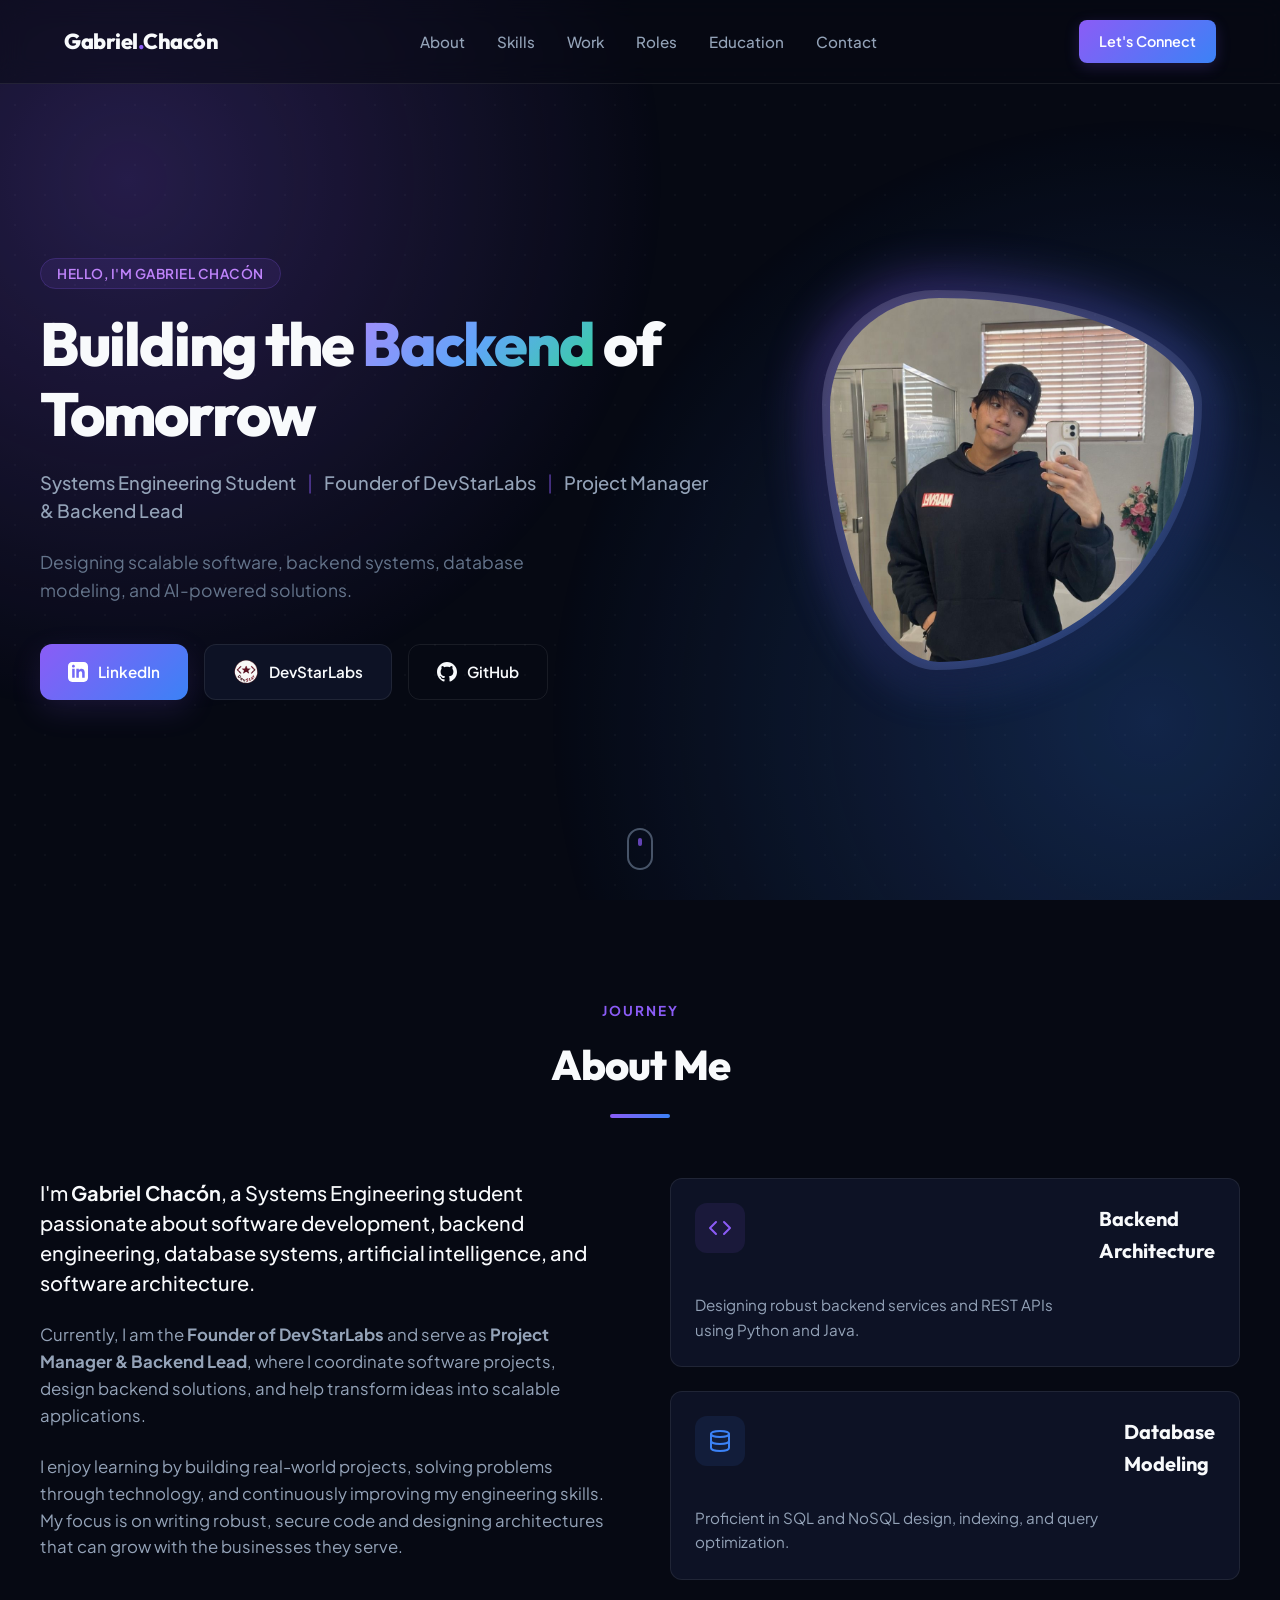
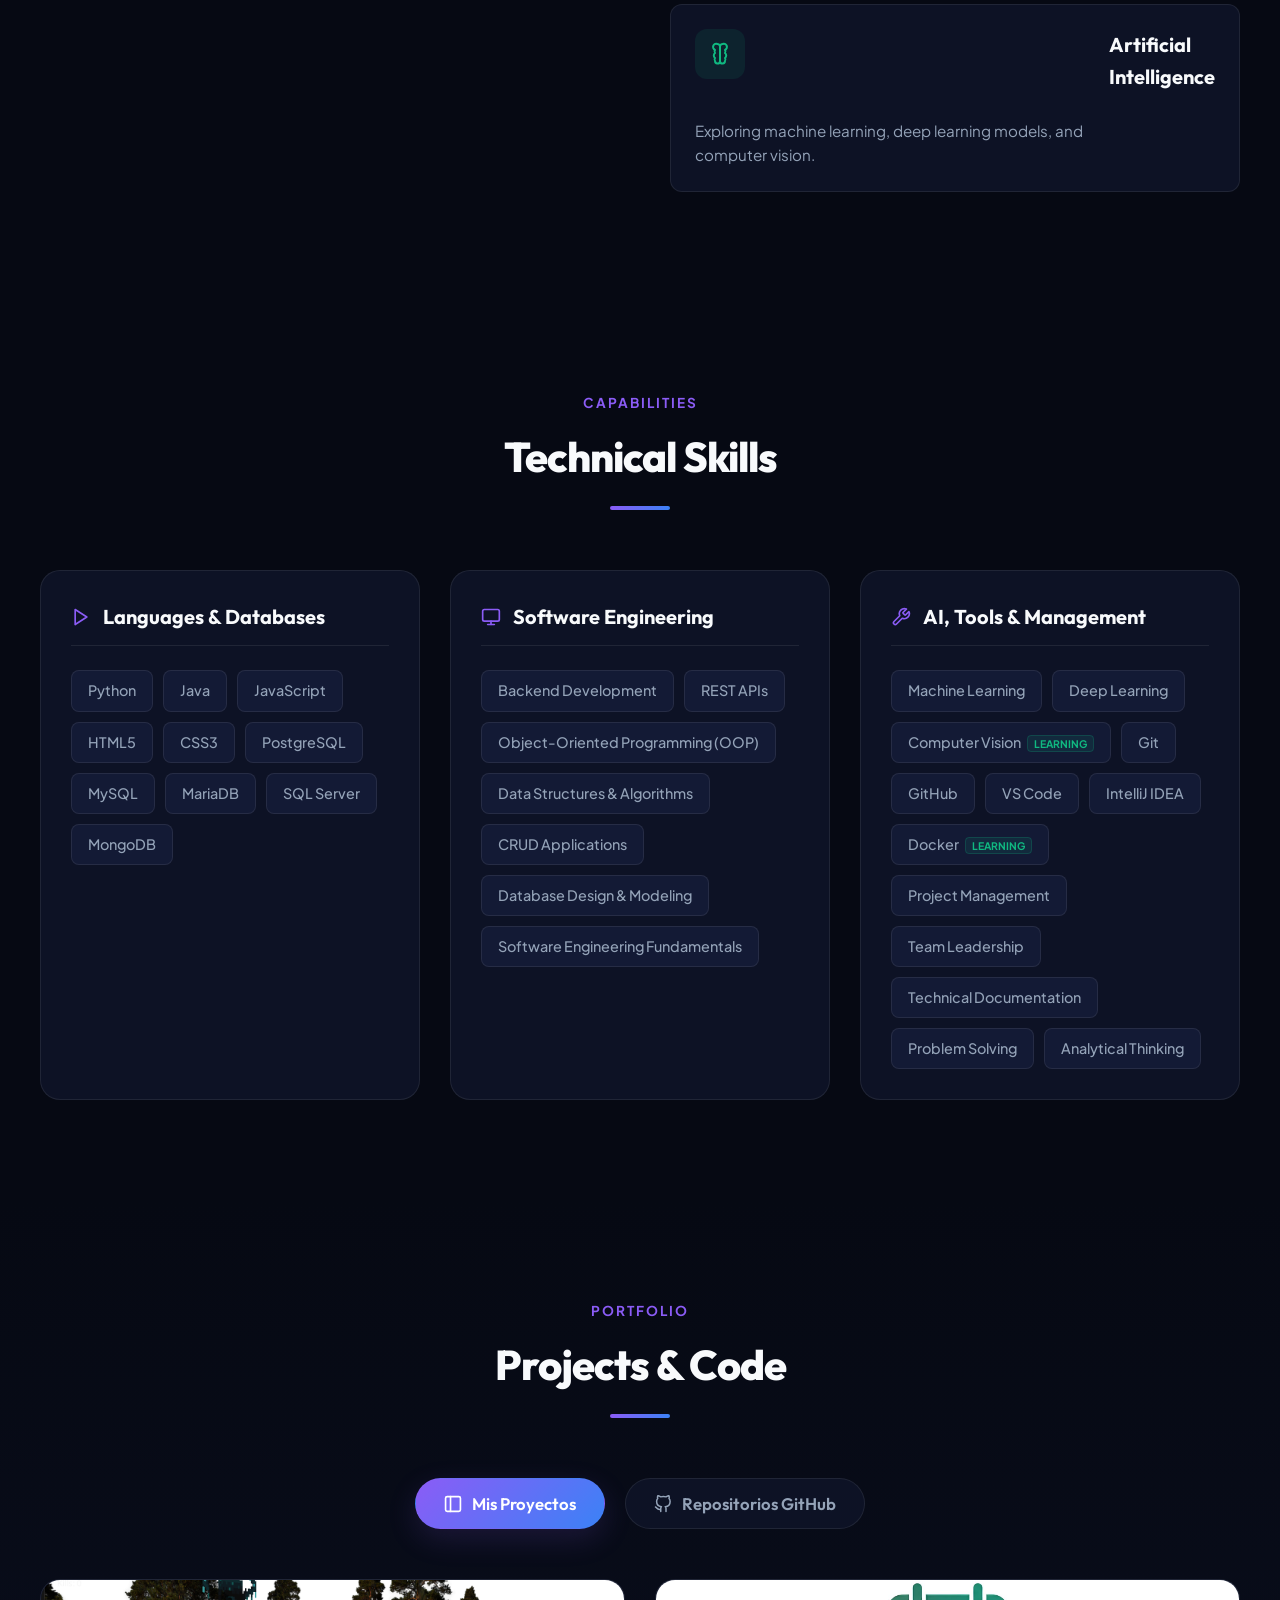
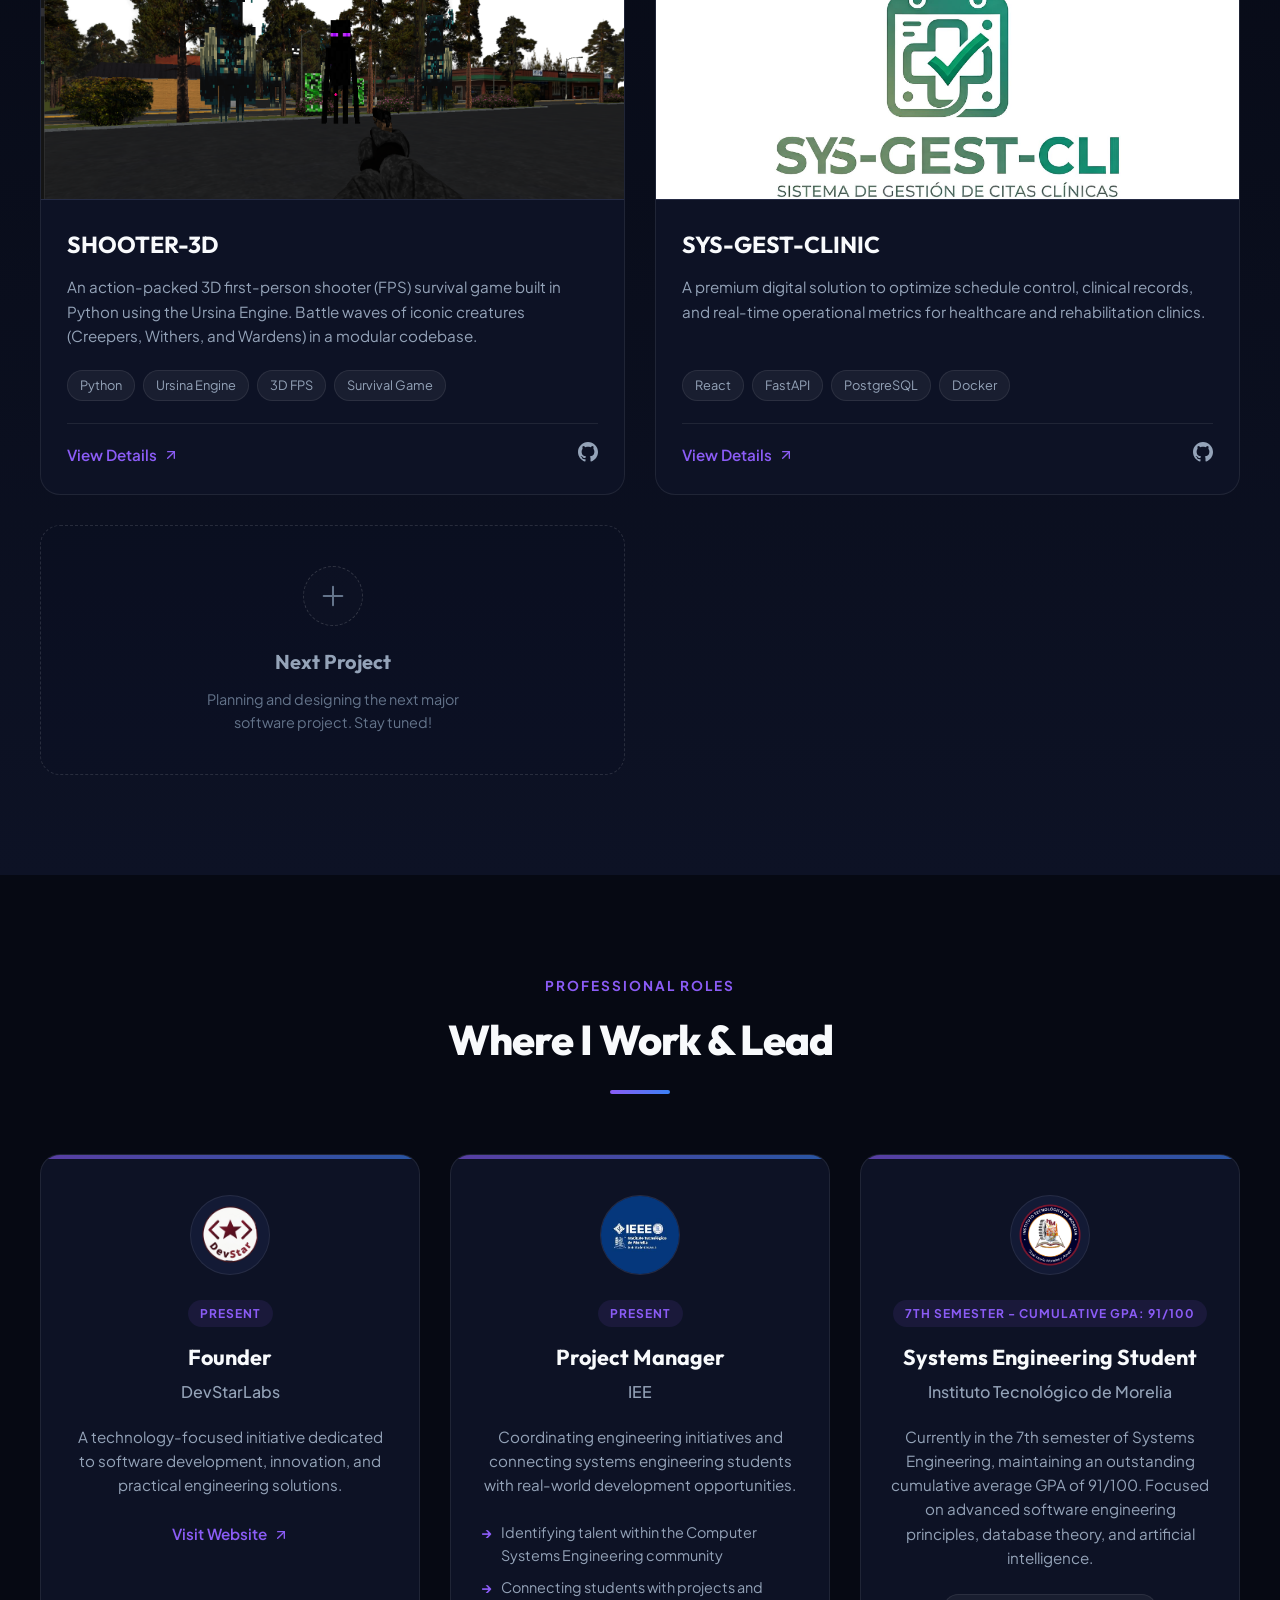
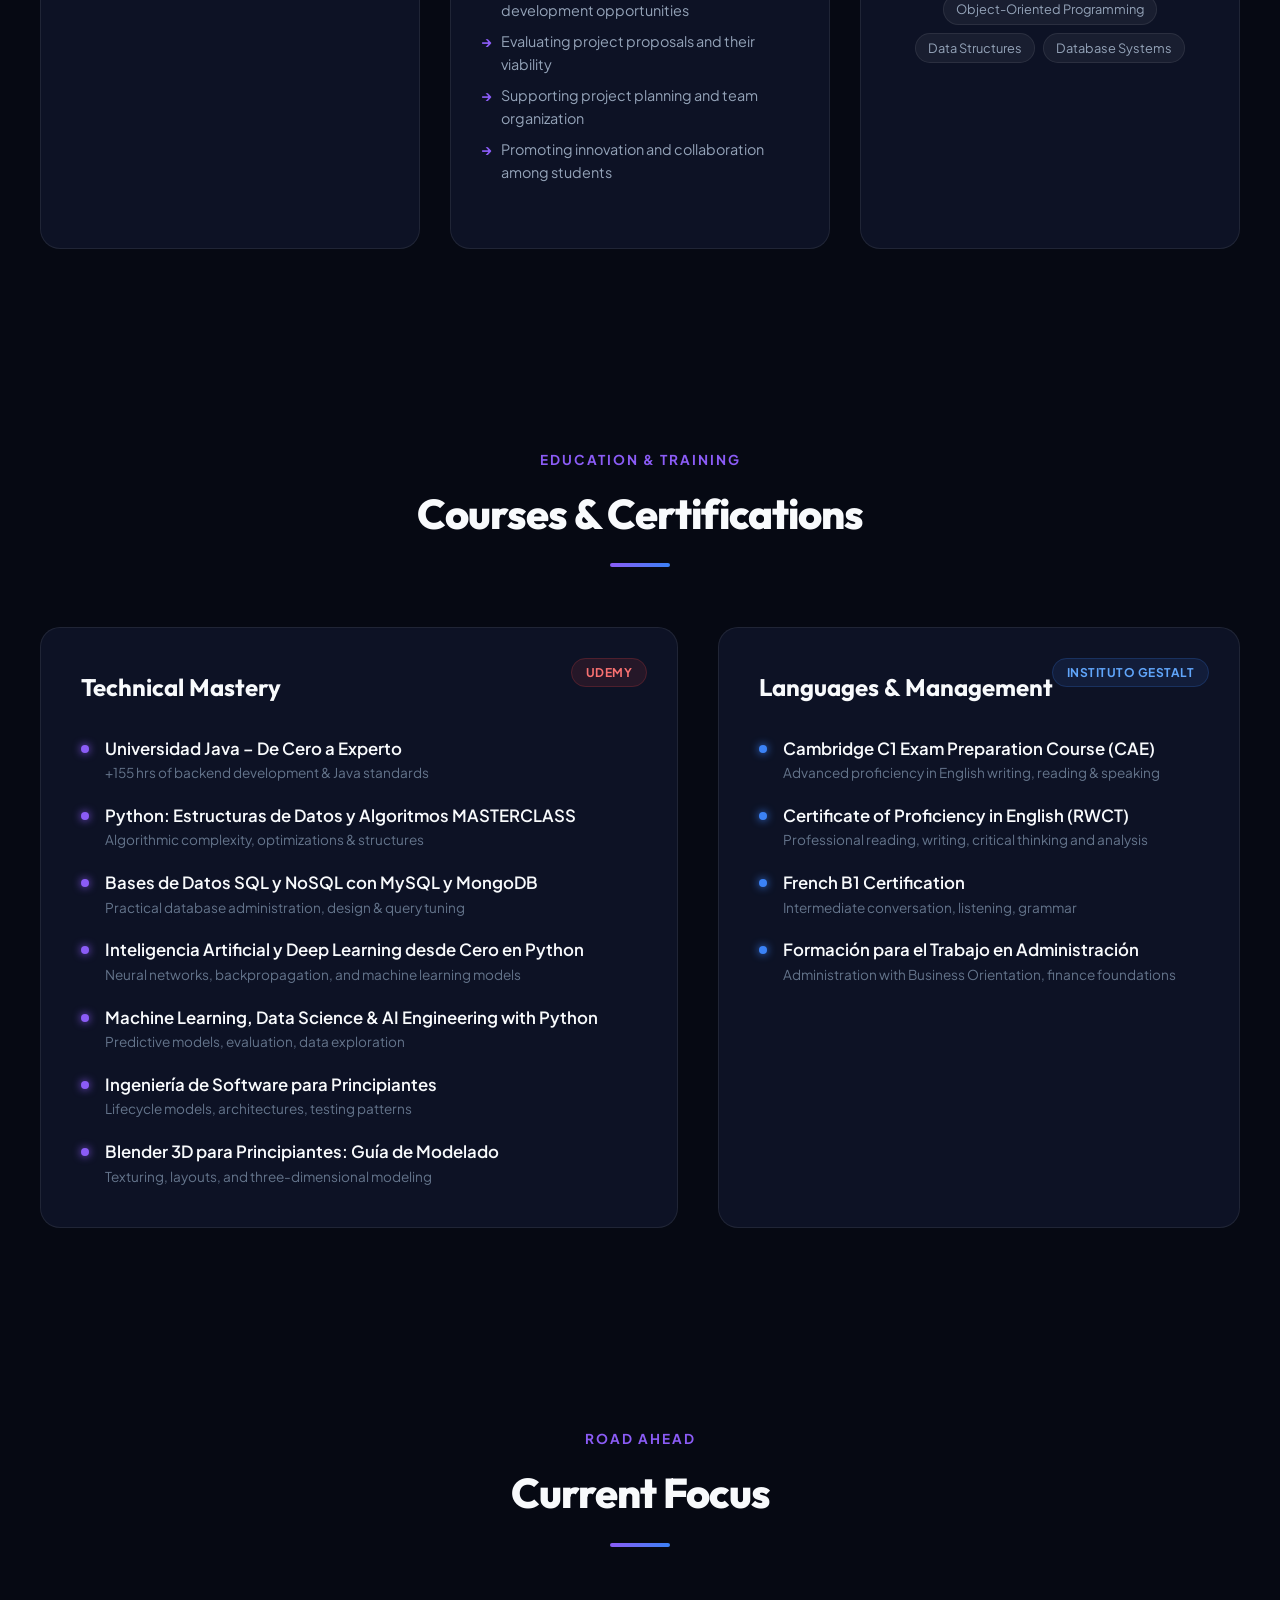
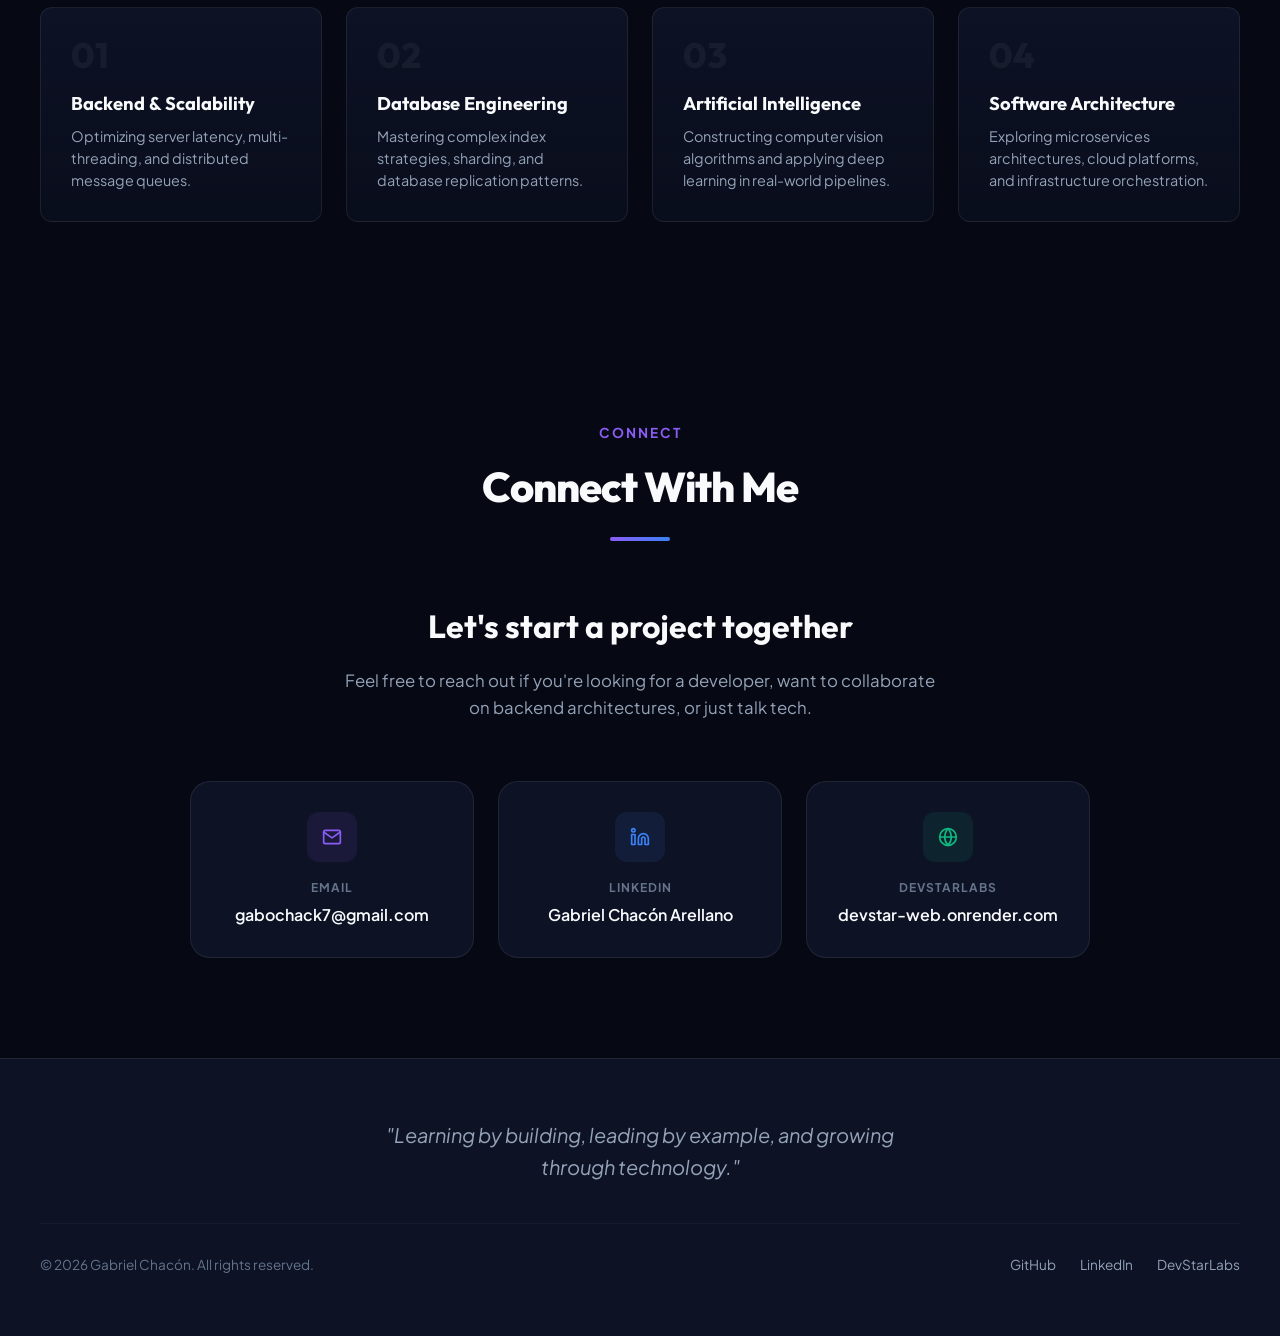
==== commit 2da1581b: "new adition" ====
--- a/index.html
+++ b/index.html
@@ -349,6 +349,41 @@
                                             </svg>
                                         </a>
                                         <a href="https://github.com/GabrielChaconA/FIRST-PERSON-SHOOTER-MP.git" target="_blank" rel="noopener noreferrer" class="project-github-link" title="View on GitHub">
+                                            <svg width="20" height="20" viewBox="0 0 24 24" fill="currentColor">
+                                                <path d="M12 0c-6.626 0-12 5.373-12 12 0 5.302 3.438 9.8 8.207 11.387.599.111.793-.261.793-.577v-2.234c-3.338.726-4.033-1.416-4.033-1.416-.546-1.387-1.333-1.756-1.333-1.756-1.089-.745.083-.729.083-.729 1.205.084 1.839 1.237 1.839 1.237 1.07 1.834 2.807 1.304 3.492.997.107-.775.418-1.305.762-1.604-2.665-.305-5.467-1.334-5.467-5.931 0-1.311.469-2.381 1.236-3.221-.124-.303-.535-1.524.117-3.176 0 0 1.008-.322 3.301 1.23.957-.266 1.983-.399 3.003-.404 1.02.005 2.047.138 3.006.404 2.291-1.552 3.297-1.23 3.297-1.23.653 1.653.242 2.874.118 3.176.77.84 1.235 1.911 1.235 3.221 0 4.609-2.807 5.624-5.479 5.921.43.372.823 1.102.823 2.222v3.293c0 .319.192.694.801.576 4.765-1.589 8.199-6.086 8.199-11.386 0-6.627-5.373-12-12-12z" />
+                                            </svg>
+                                        </a>
+                                    </div>
+                                </div>
+                            </div>
+                            <!-- SYS-GEST-CLINIC Project Card -->
+                            <div class="project-card">
+                                <div class="project-card-image">
+                                    <img src="assets/respository images/Gestion clinica/logoSysGesCli.jpg" alt="SYS-GEST-CLINIC Logo">
+                                    <div class="project-card-overlay">
+                                        <a href="sys-gest-clinic.html" class="project-card-btn">View Details</a>
+                                    </div>
+                                </div>
+                                <div class="project-card-content">
+                                    <h3 class="project-card-title">SYS-GEST-CLINIC</h3>
+                                    <p class="project-card-desc">A premium digital solution to optimize schedule control, clinical records, and real-time operational metrics for healthcare and rehabilitation clinics.</p>
+                                    <div class="project-card-tags">
+                                        <span class="tag">React</span>
+                                        <span class="tag">FastAPI</span>
+                                        <span class="tag">PostgreSQL</span>
+                                        <span class="tag">Docker</span>
+                                    </div>
+                                    <div class="project-card-footer">
+                                        <a href="sys-gest-clinic.html" class="project-link">
+                                            View Details
+                                            <svg class="link-arrow" width="16" height="16" viewBox="0 0 24 24" fill="none"
+                                                stroke="currentColor" stroke-width="2" stroke-linecap="round"
+                                                stroke-linejoin="round">
+                                                <line x1="7" y1="17" x2="17" y2="7"></line>
+                                                <polyline points="7 7 17 7 17 17"></polyline>
+                                            </svg>
+                                        </a>
+                                        <a href="https://github.com/IsraelRamirezMorales/SYS-GEST-CLINIC.git" target="_blank" rel="noopener noreferrer" class="project-github-link" title="View on GitHub">
                                             <svg width="20" height="20" viewBox="0 0 24 24" fill="currentColor">
                                                 <path d="M12 0c-6.626 0-12 5.373-12 12 0 5.302 3.438 9.8 8.207 11.387.599.111.793-.261.793-.577v-2.234c-3.338.726-4.033-1.416-4.033-1.416-.546-1.387-1.333-1.756-1.333-1.756-1.089-.745.083-.729.083-.729 1.205.084 1.839 1.237 1.839 1.237 1.07 1.834 2.807 1.304 3.492.997.107-.775.418-1.305.762-1.604-2.665-.305-5.467-1.334-5.467-5.931 0-1.311.469-2.381 1.236-3.221-.124-.303-.535-1.524.117-3.176 0 0 1.008-.322 3.301 1.23.957-.266 1.983-.399 3.003-.404 1.02.005 2.047.138 3.006.404 2.291-1.552 3.297-1.23 3.297-1.23.653 1.653.242 2.874.118 3.176.77.84 1.235 1.911 1.235 3.221 0 4.609-2.807 5.624-5.479 5.921.43.372.823 1.102.823 2.222v3.293c0 .319.192.694.801.576 4.765-1.589 8.199-6.086 8.199-11.386 0-6.627-5.373-12-12-12z" />
                                             </svg>
@@ -418,8 +453,8 @@
                                     </div>
                                 </a>
 
-                                <!-- Sample Repo 1 -->
-                                <a href="https://github.com/GabrielChaconA/ChaconArellanoGabriel-POO-GrupoA-20241"
+                                <!-- Repo: SYS-GEST-CLINIC -->
+                                <a href="https://github.com/IsraelRamirezMorales/SYS-GEST-CLINIC"
                                     target="_blank" rel="noopener noreferrer" class="repo-card-link">
                                     <div class="repo-card">
                                         <div class="repo-card-header">
@@ -430,14 +465,13 @@
                                                     d="M22 19a2 2 0 0 1-2 2H4a2 2 0 0 1-2-2V5a2 2 0 0 1 2-2h5l2 3h9a2 2 0 0 1 2 2z">
                                                 </path>
                                             </svg>
-                                            <span class="repo-name">ChaconArellanoGabriel-POO-GrupoA-20241</span>
+                                            <span class="repo-name">SYS-GEST-CLINIC</span>
                                         </div>
-                                        <p class="repo-desc">Repositorio académico para programación orientada a objetos
-                                            (POO) en el Tecnológico de Morelia.</p>
+                                        <p class="repo-desc">Clinical appointment management and patient records system. Built with React, FastAPI, PostgreSQL, and Docker.</p>
                                         <div class="repo-footer">
                                             <div class="repo-lang">
-                                                <span class="lang-color java-lang"></span>
-                                                <span>Java</span>
+                                                <span class="lang-color python-lang"></span>
+                                                <span>Python / React</span>
                                             </div>
                                             <span class="repo-stars">
                                                 <svg width="12" height="12" viewBox="0 0 24 24" fill="currentColor">
@@ -451,38 +485,7 @@
                                     </div>
                                 </a>
 
-                                <!-- Sample Repo 2 -->
-                                <a href="https://github.com/GabrielChaconA" target="_blank" rel="noopener noreferrer"
-                                    class="repo-card-link">
-                                    <div class="repo-card">
-                                        <div class="repo-card-header">
-                                            <svg width="18" height="18" viewBox="0 0 24 24" fill="none"
-                                                stroke="currentColor" stroke-width="2" stroke-linecap="round"
-                                                stroke-linejoin="round">
-                                                <path
-                                                    d="M22 19a2 2 0 0 1-2 2H4a2 2 0 0 1-2-2V5a2 2 0 0 1 2-2h5l2 3h9a2 2 0 0 1 2 2z">
-                                                </path>
-                                            </svg>
-                                            <span class="repo-name">DevStarLabs-Core</span>
-                                        </div>
-                                        <p class="repo-desc">Sistemas backend y servicios core de desarrollo para la
-                                            iniciativa de DevStarLabs (Próximamente público).</p>
-                                        <div class="repo-footer">
-                                            <div class="repo-lang">
-                                                <span class="lang-color python-lang"></span>
-                                                <span>Python</span>
-                                            </div>
-                                            <span class="repo-stars">
-                                                <svg width="12" height="12" viewBox="0 0 24 24" fill="currentColor">
-                                                    <polygon
-                                                        points="12 2 15.09 8.26 22 9.27 17 14.14 18.18 21.02 12 17.77 5.82 21.02 7 14.14 2 9.27 8.91 8.26 12 2">
-                                                    </polygon>
-                                                </svg>
-                                                Private Core
-                                            </span>
-                                        </div>
-                                    </div>
-                                </a>
+
                             </div>
                         </div>
                     </div>
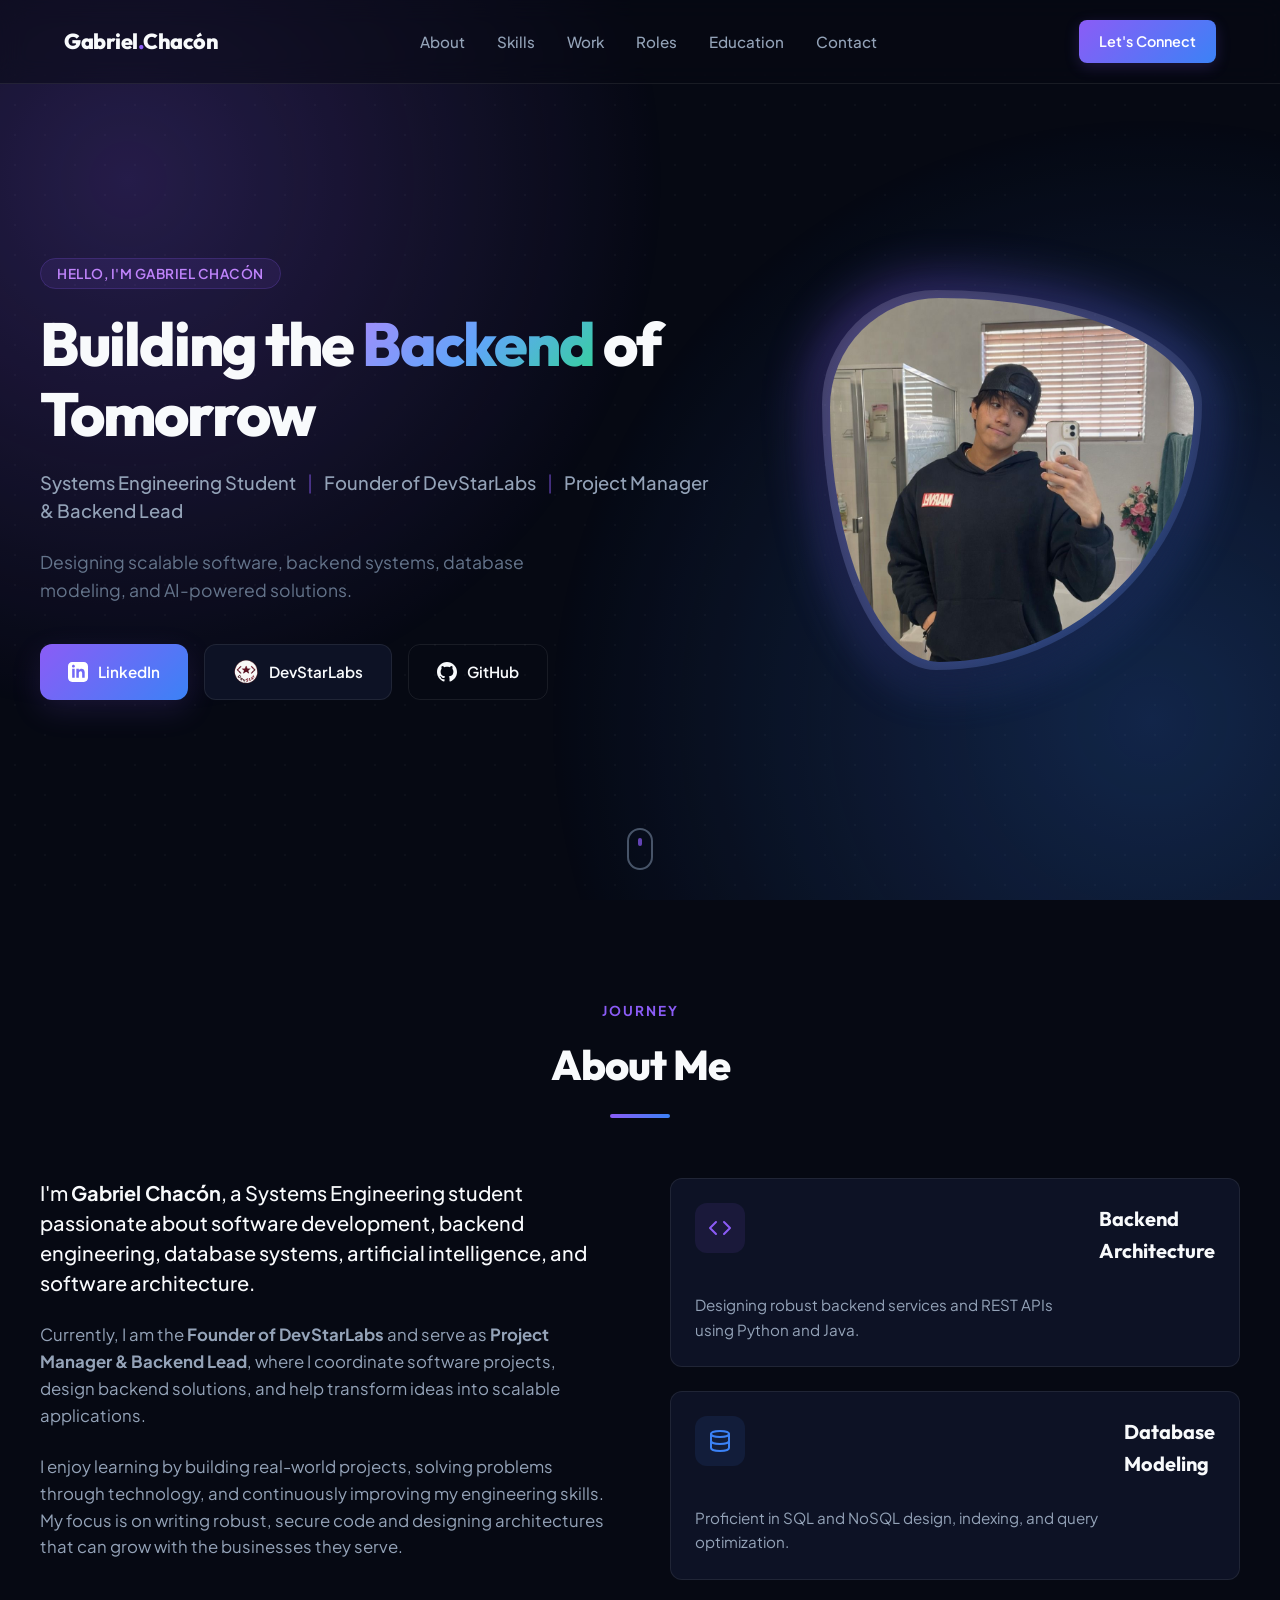
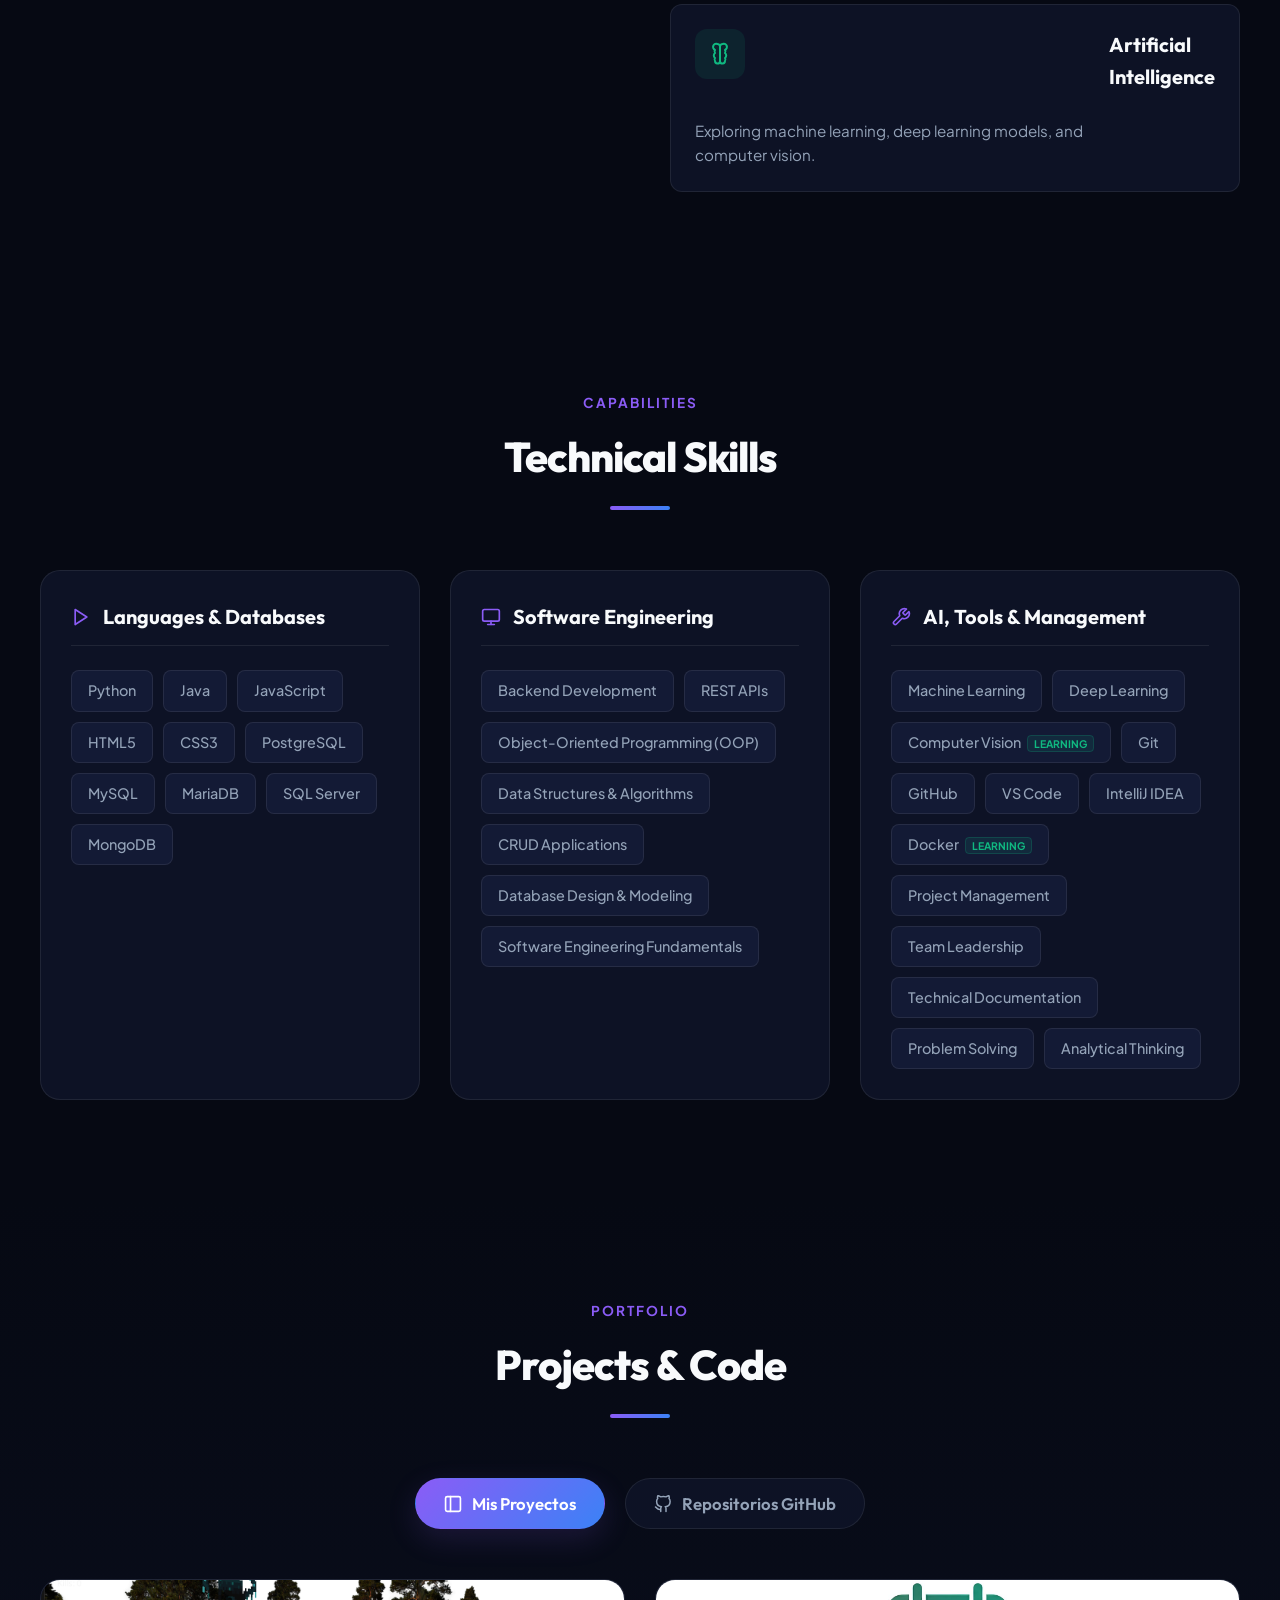
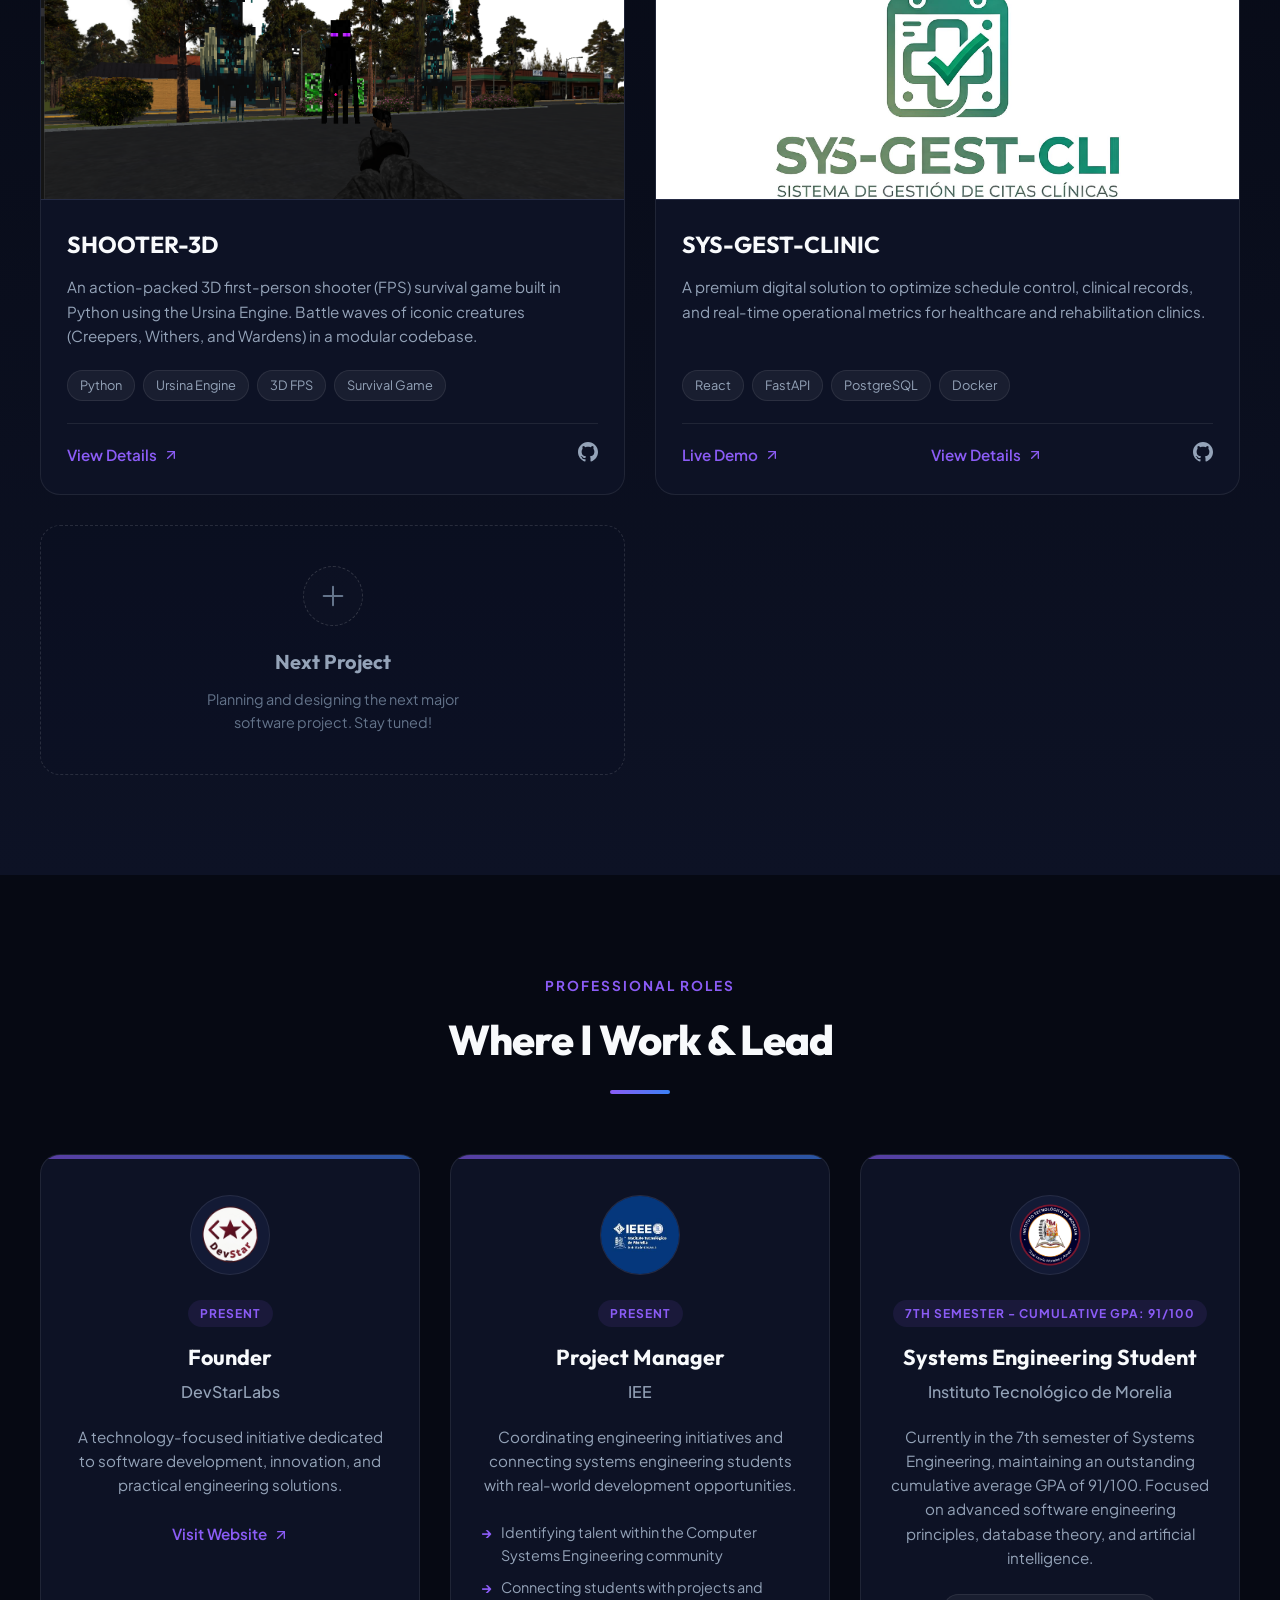
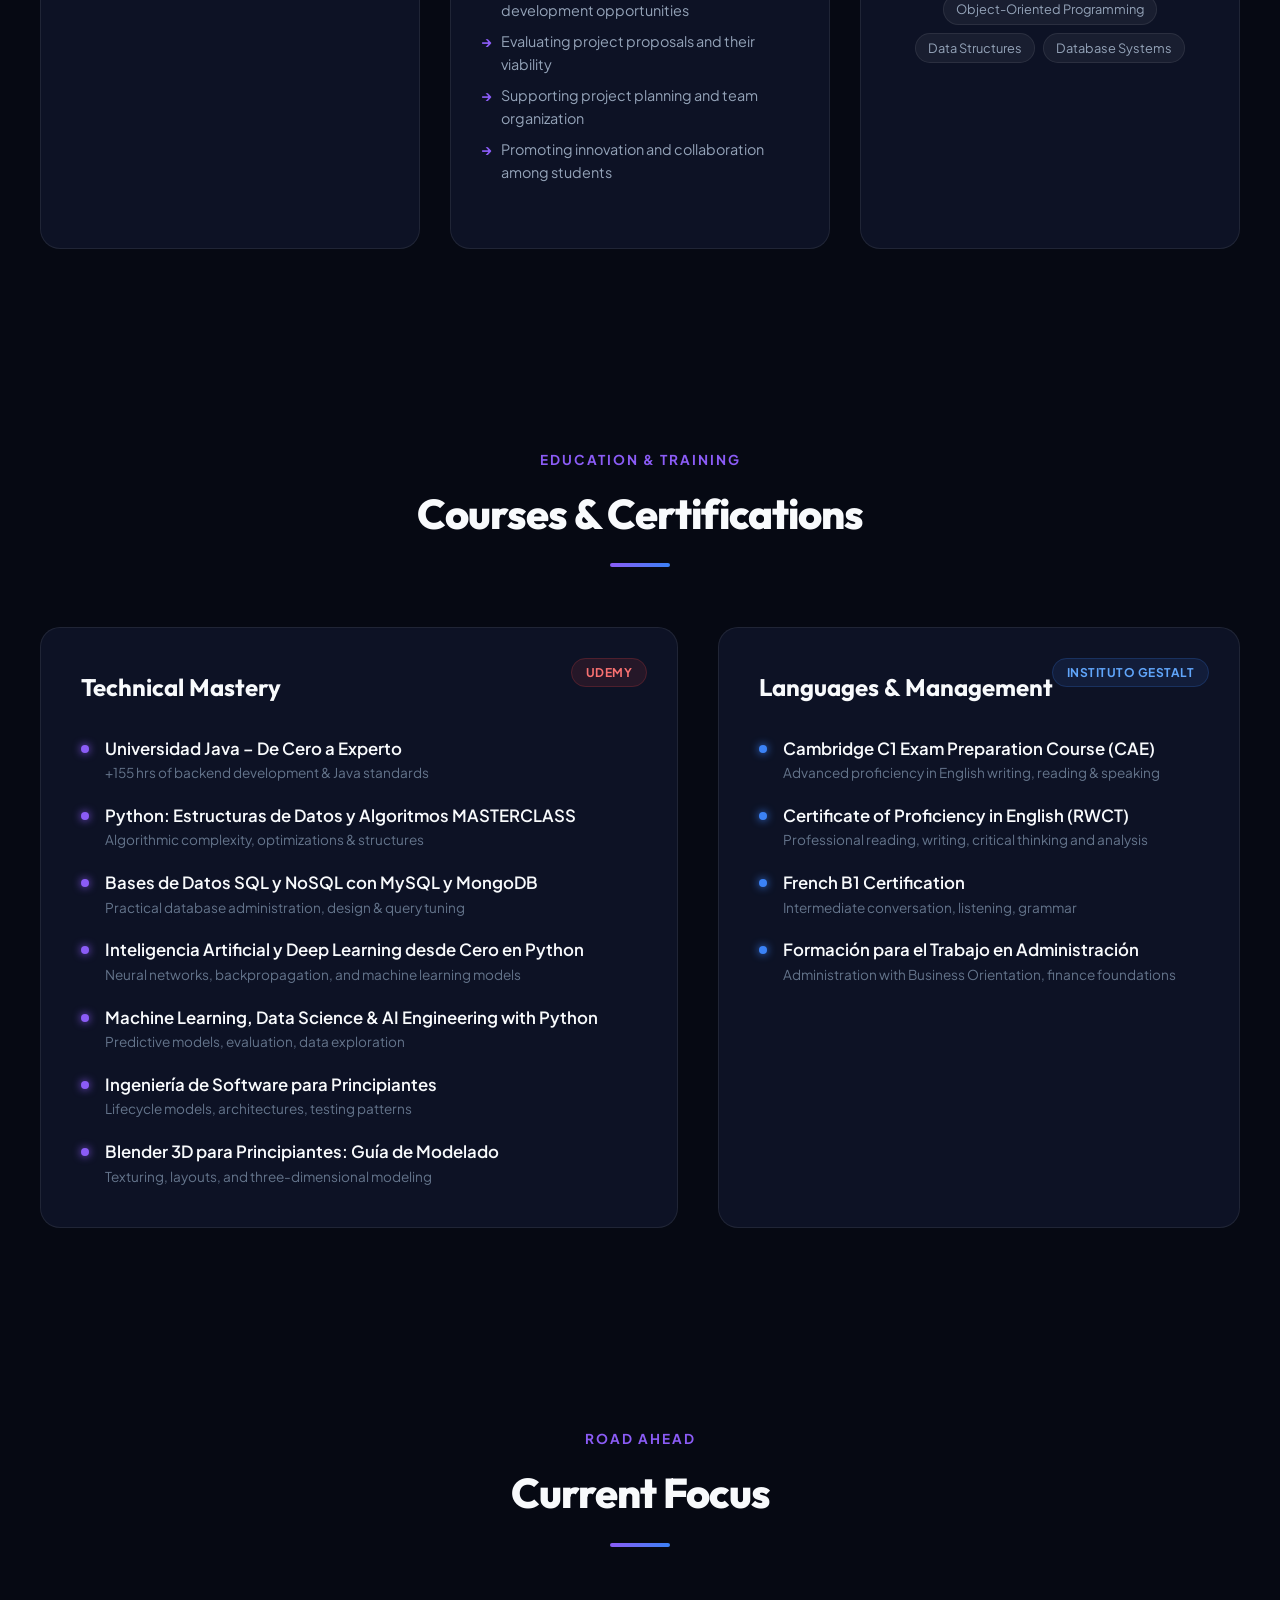
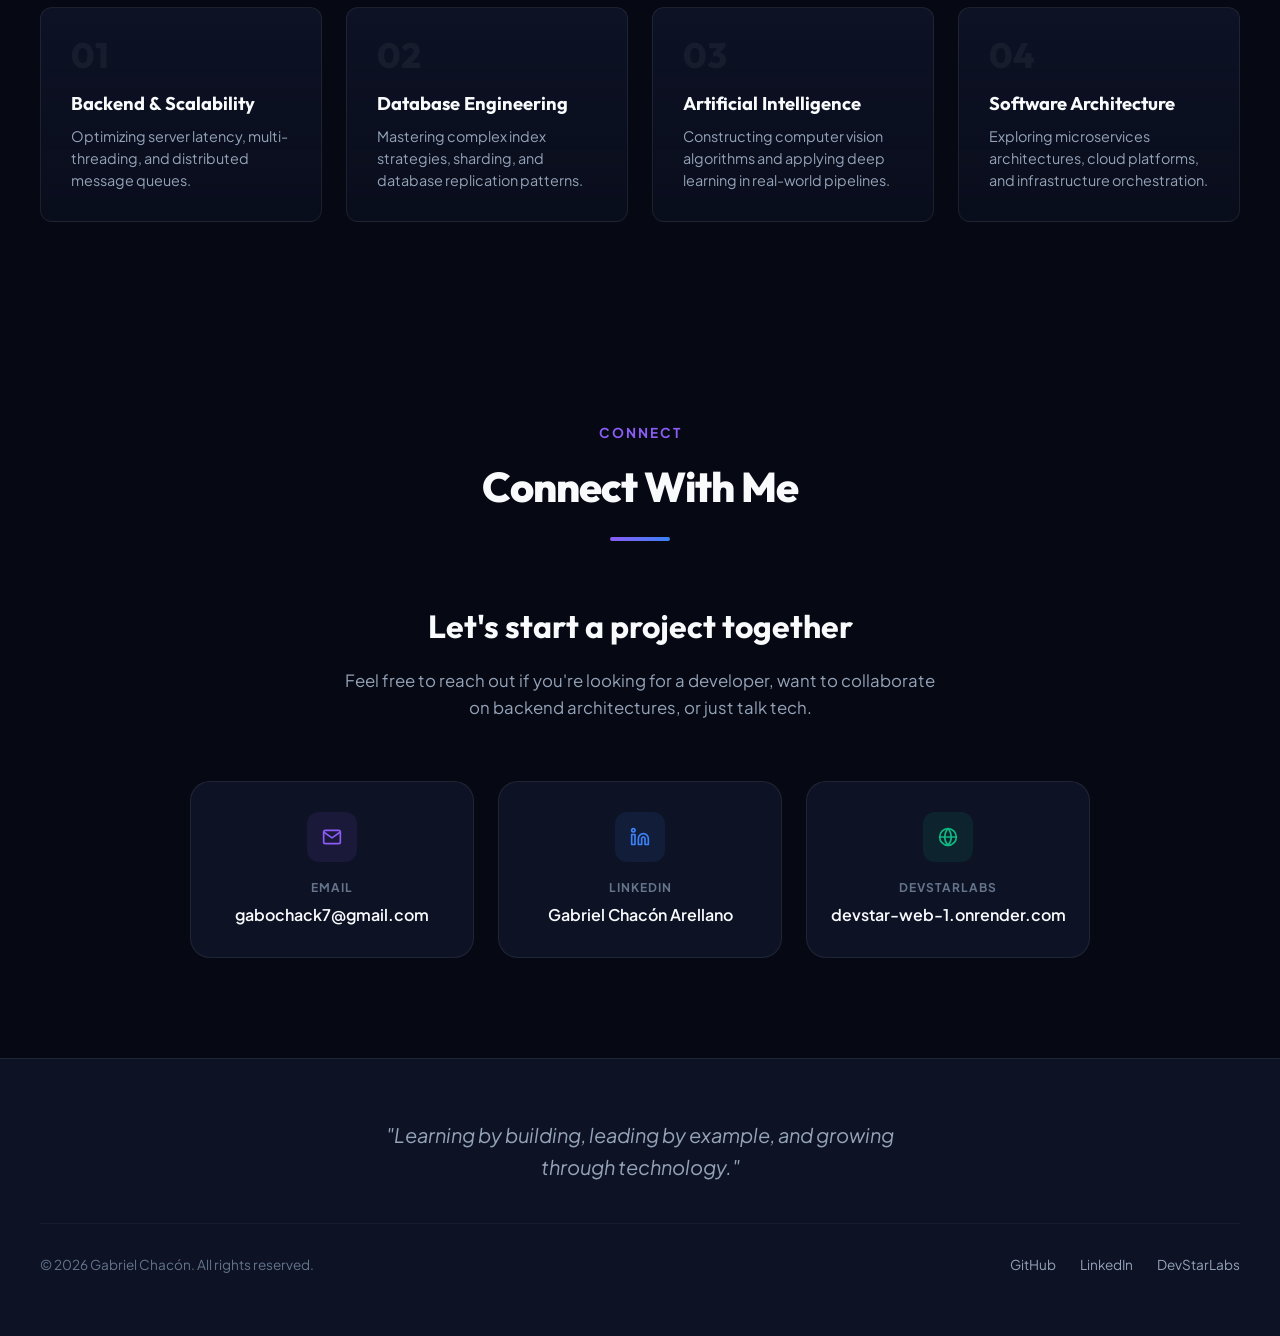
==== commit a8888350: "url channge" ====
--- a/index.html
+++ b/index.html
@@ -95,7 +95,7 @@
                             </svg>
                             LinkedIn
                         </a>
-                        <a href="https://devstar-web.onrender.com/#servicios" target="_blank" rel="noopener noreferrer"
+                        <a href="https://devstar-web-1.onrender.com/#servicios" target="_blank" rel="noopener noreferrer"
                             class="btn btn-secondary">
                             <span class="hero-devstar-logo-wrapper">
                                 <img src="assets/images/devstar-logo.png" alt="" class="hero-devstar-logo">
@@ -361,7 +361,8 @@
                                 <div class="project-card-image">
                                     <img src="assets/respository images/Gestion clinica/logoSysGesCli.jpg" alt="SYS-GEST-CLINIC Logo">
                                     <div class="project-card-overlay">
-                                        <a href="sys-gest-clinic.html" class="project-card-btn">View Details</a>
+                                        <a href="https://devstar-web-1.onrender.com" target="_blank" rel="noopener noreferrer" class="project-card-btn">Live Demo</a>
+                                        <a href="sys-gest-clinic.html" class="project-card-btn" style="background: rgba(255, 255, 255, 0.1); border-color: rgba(255, 255, 255, 0.2); margin-top: 10px;">View Details</a>
                                     </div>
                                 </div>
                                 <div class="project-card-content">
@@ -374,6 +375,15 @@
                                         <span class="tag">Docker</span>
                                     </div>
                                     <div class="project-card-footer">
+                                        <a href="https://devstar-web-1.onrender.com" target="_blank" rel="noopener noreferrer" class="project-link" style="color: var(--color-accent-violet);">
+                                            Live Demo
+                                            <svg class="link-arrow" width="16" height="16" viewBox="0 0 24 24" fill="none"
+                                                stroke="currentColor" stroke-width="2" stroke-linecap="round"
+                                                stroke-linejoin="round">
+                                                <line x1="7" y1="17" x2="17" y2="7"></line>
+                                                <polyline points="7 7 17 7 17 17"></polyline>
+                                            </svg>
+                                        </a>
                                         <a href="sys-gest-clinic.html" class="project-link">
                                             View Details
                                             <svg class="link-arrow" width="16" height="16" viewBox="0 0 24 24" fill="none"
@@ -516,7 +526,7 @@
                                 A technology-focused initiative dedicated to software development, innovation, and
                                 practical engineering solutions.
                             </p>
-                            <a href="https://devstar-web.onrender.com/#servicios" target="_blank"
+                            <a href="https://devstar-web-1.onrender.com/#servicios" target="_blank"
                                 rel="noopener noreferrer" class="role-link">
                                 Visit Website
                                 <svg class="link-arrow" width="16" height="16" viewBox="0 0 24 24" fill="none"
@@ -785,7 +795,7 @@
                             </div>
                         </a>
 
-                        <a href="https://devstar-web.onrender.com/#servicios" target="_blank" rel="noopener noreferrer"
+                        <a href="https://devstar-web-1.onrender.com/#servicios" target="_blank" rel="noopener noreferrer"
                             class="info-item">
                             <div class="info-icon">
                                 <svg width="20" height="20" viewBox="0 0 24 24" fill="none" stroke="currentColor"
@@ -799,7 +809,7 @@
                             </div>
                             <div class="info-text">
                                 <span class="info-label">DevStarLabs</span>
-                                <span class="info-val">devstar-web.onrender.com</span>
+                                <span class="info-val">devstar-web-1.onrender.com</span>
                             </div>
                         </a>
                     </div>
@@ -821,7 +831,7 @@
                     <a href="https://github.com/GabrielChaconA" target="_blank" rel="noopener noreferrer">GitHub</a>
                     <a href="https://www.linkedin.com/in/gabriel-chac%C3%B3n-arellano-29ab29257/" target="_blank"
                         rel="noopener noreferrer">LinkedIn</a>
-                    <a href="https://devstar-web.onrender.com/#servicios" target="_blank"
+                    <a href="https://devstar-web-1.onrender.com/#servicios" target="_blank"
                         rel="noopener noreferrer">DevStarLabs</a>
                 </div>
             </div>
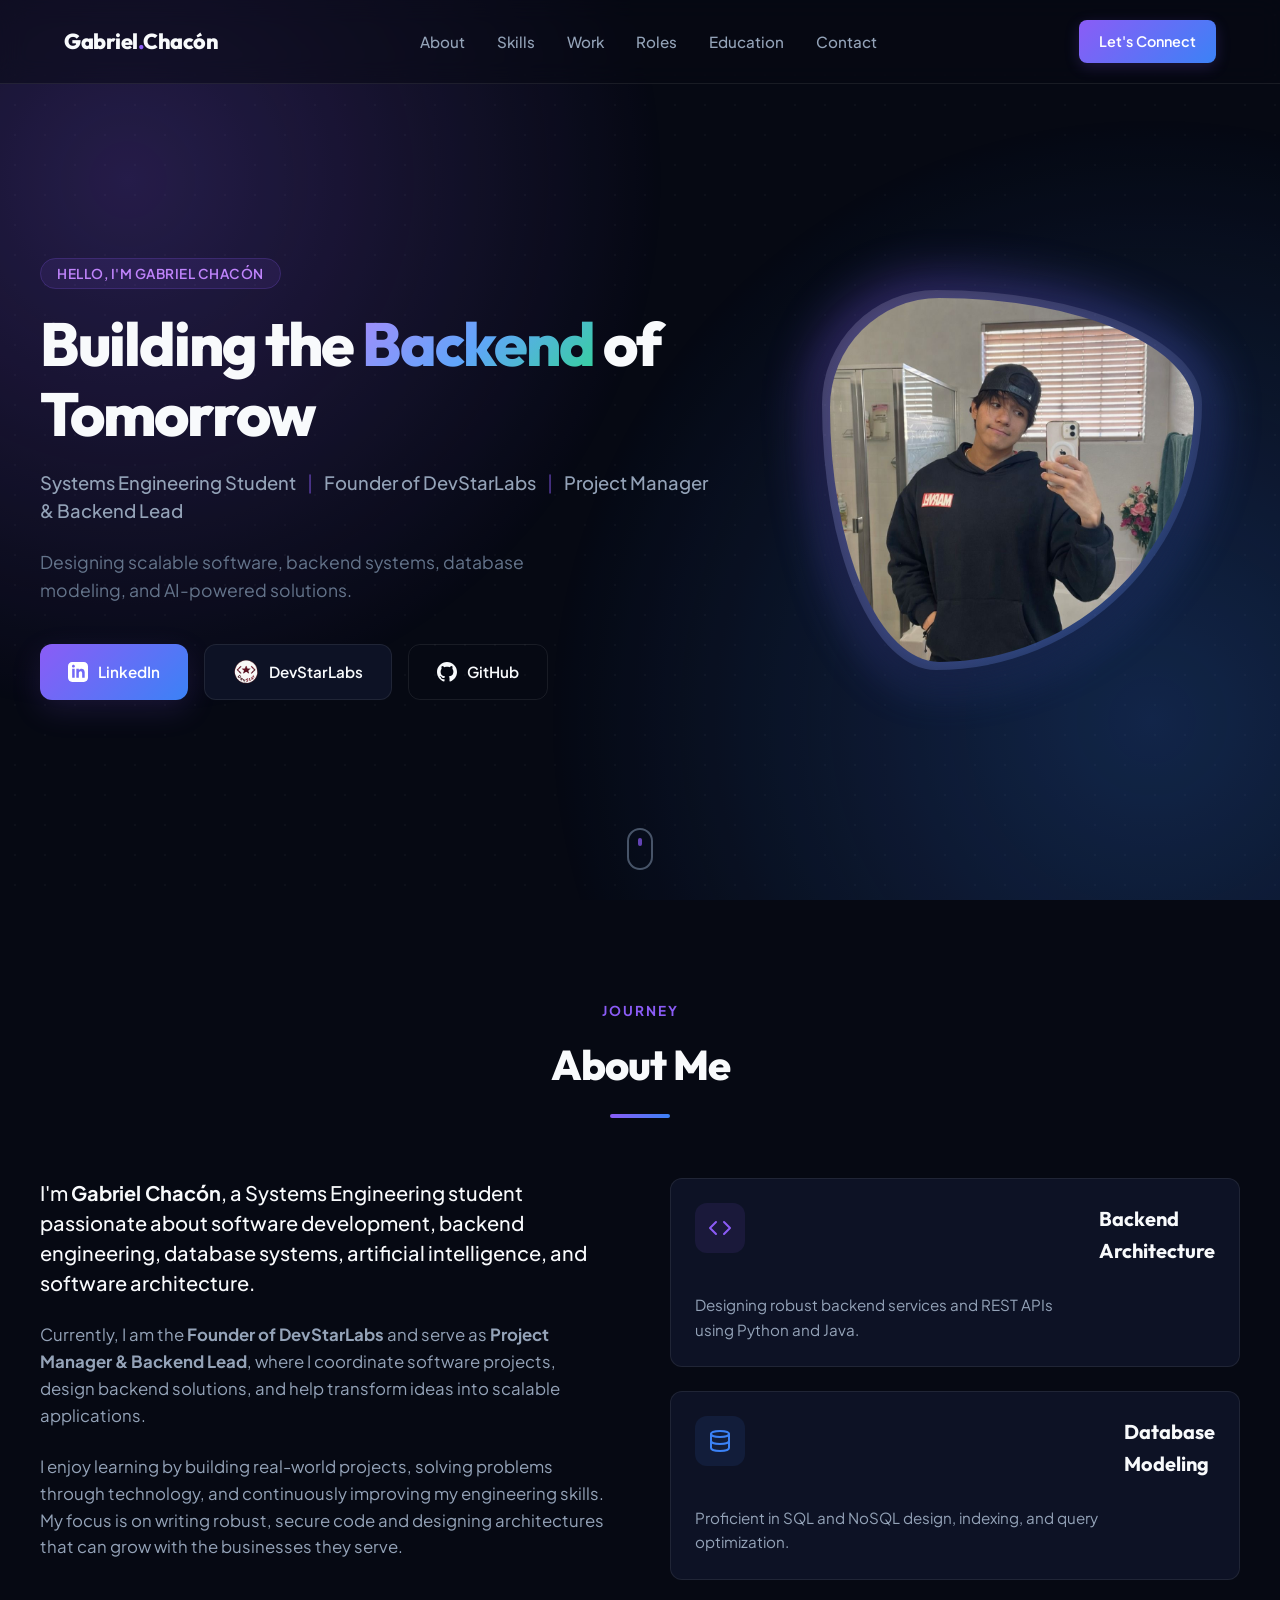
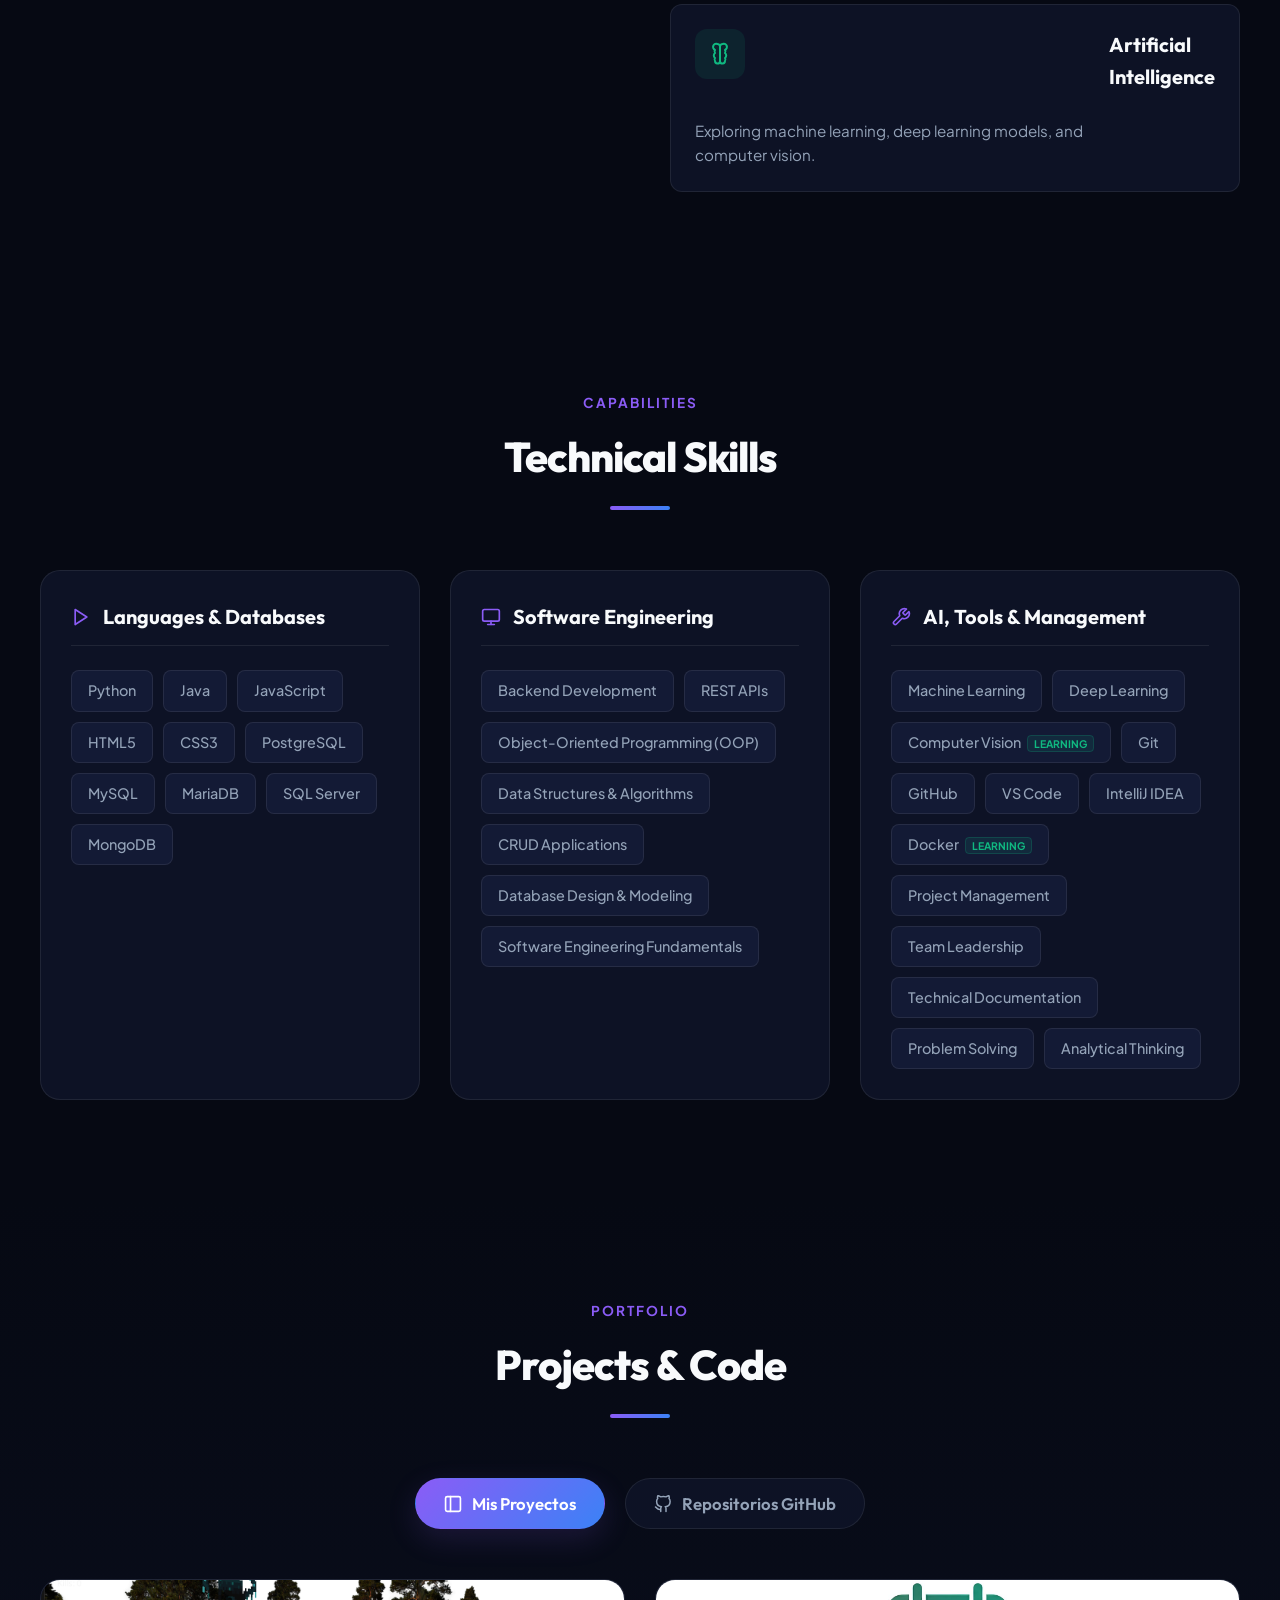
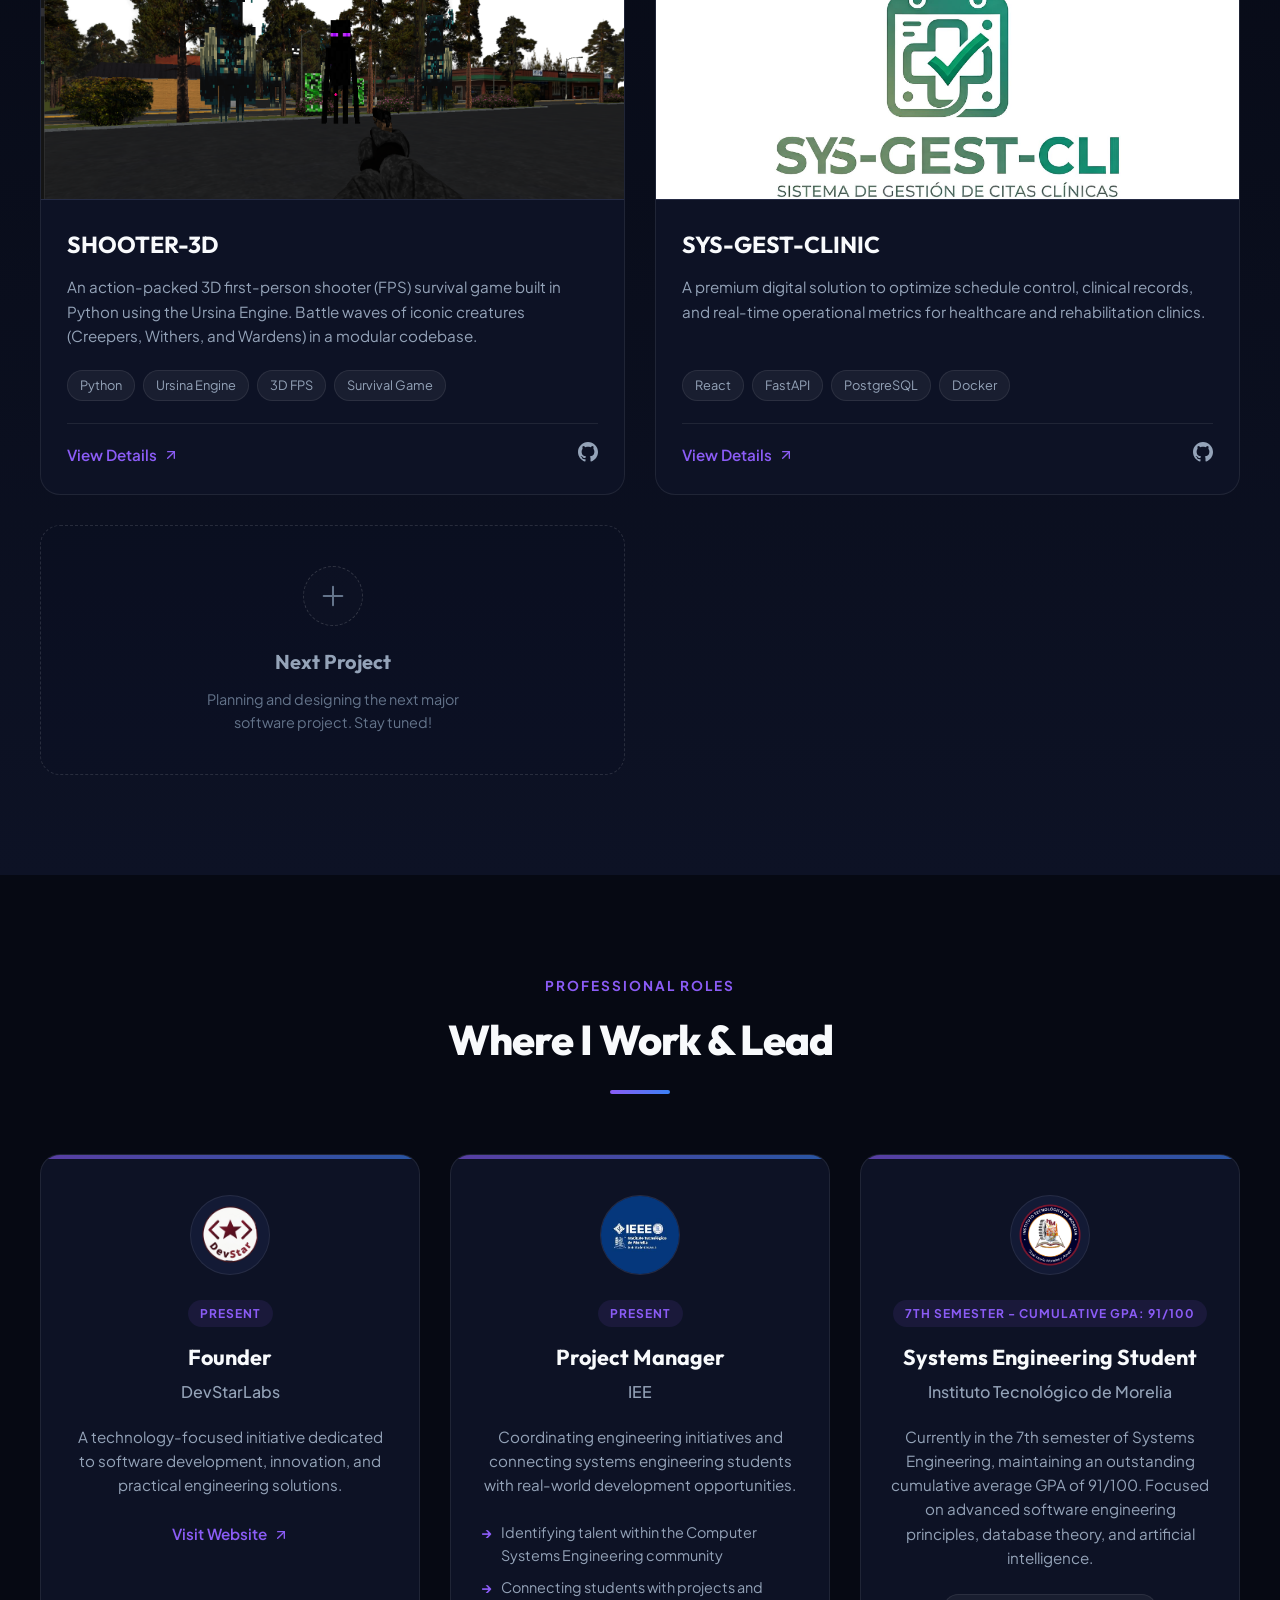
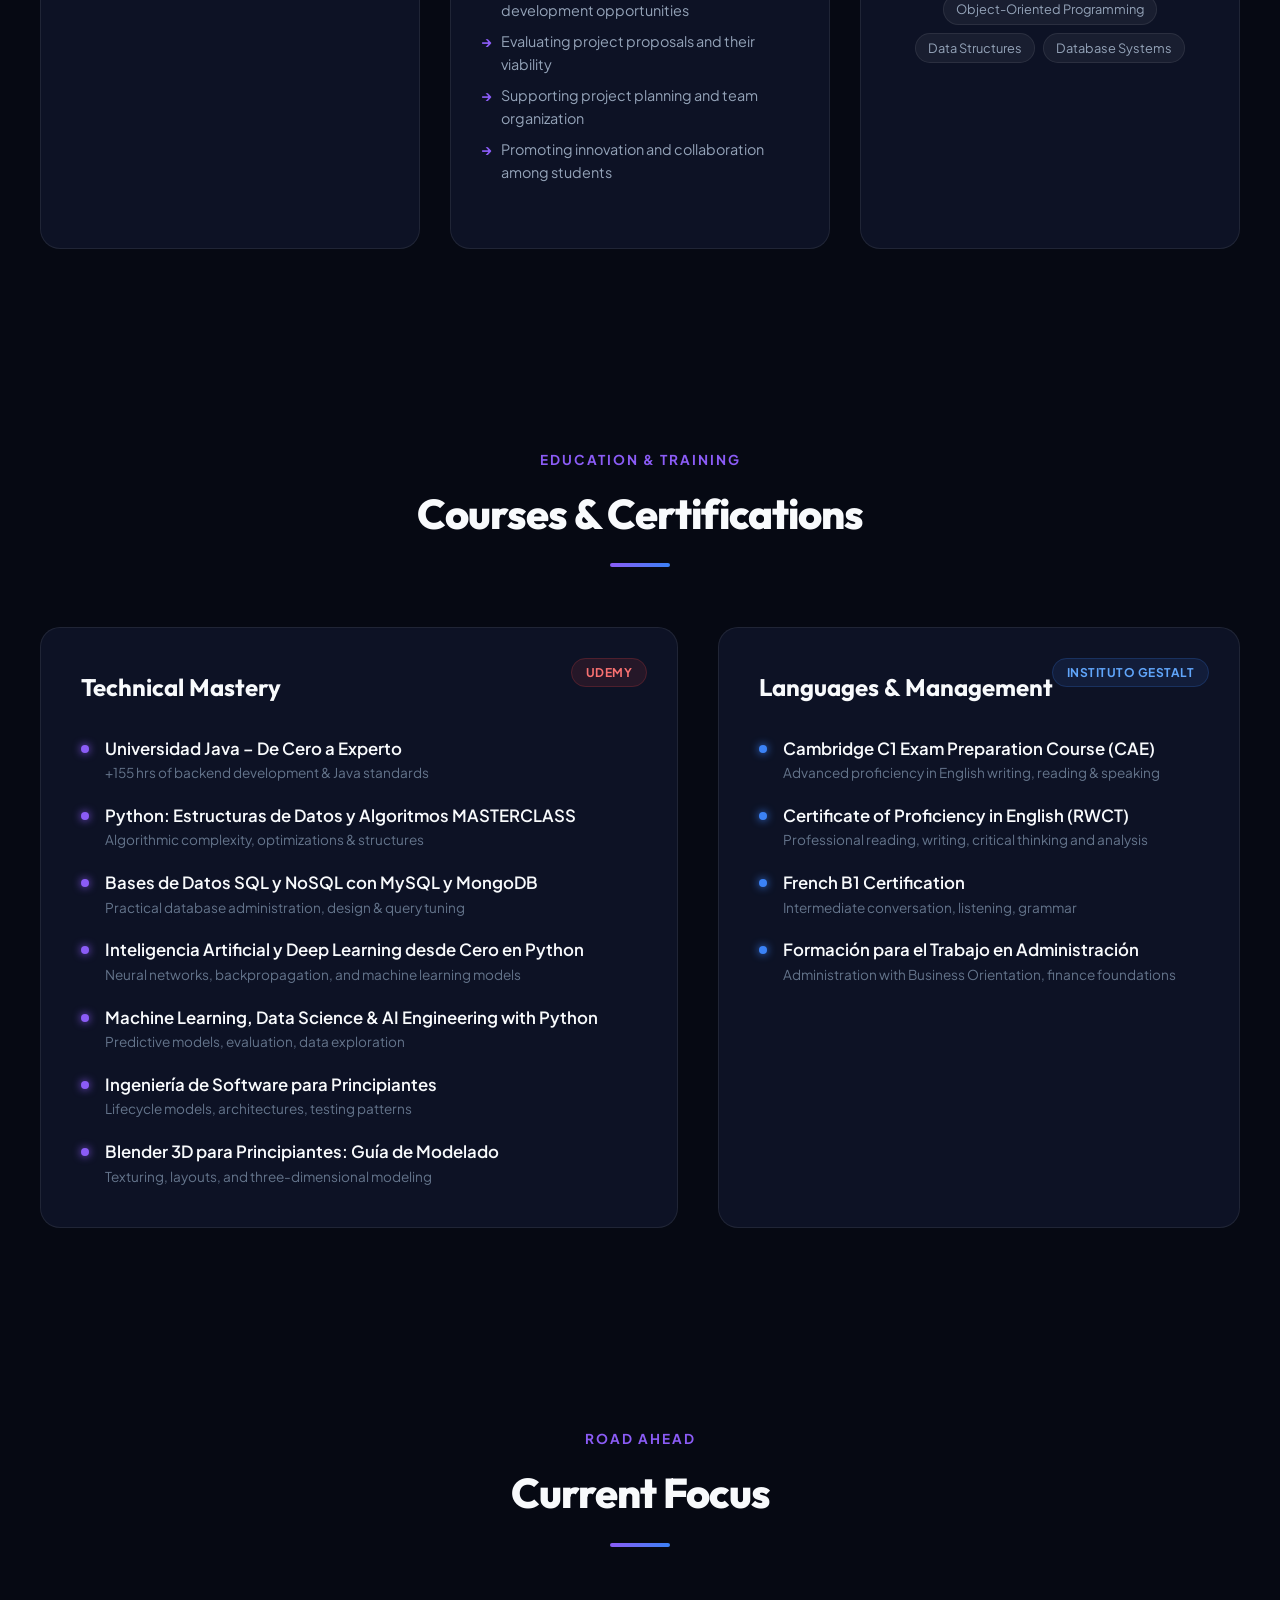
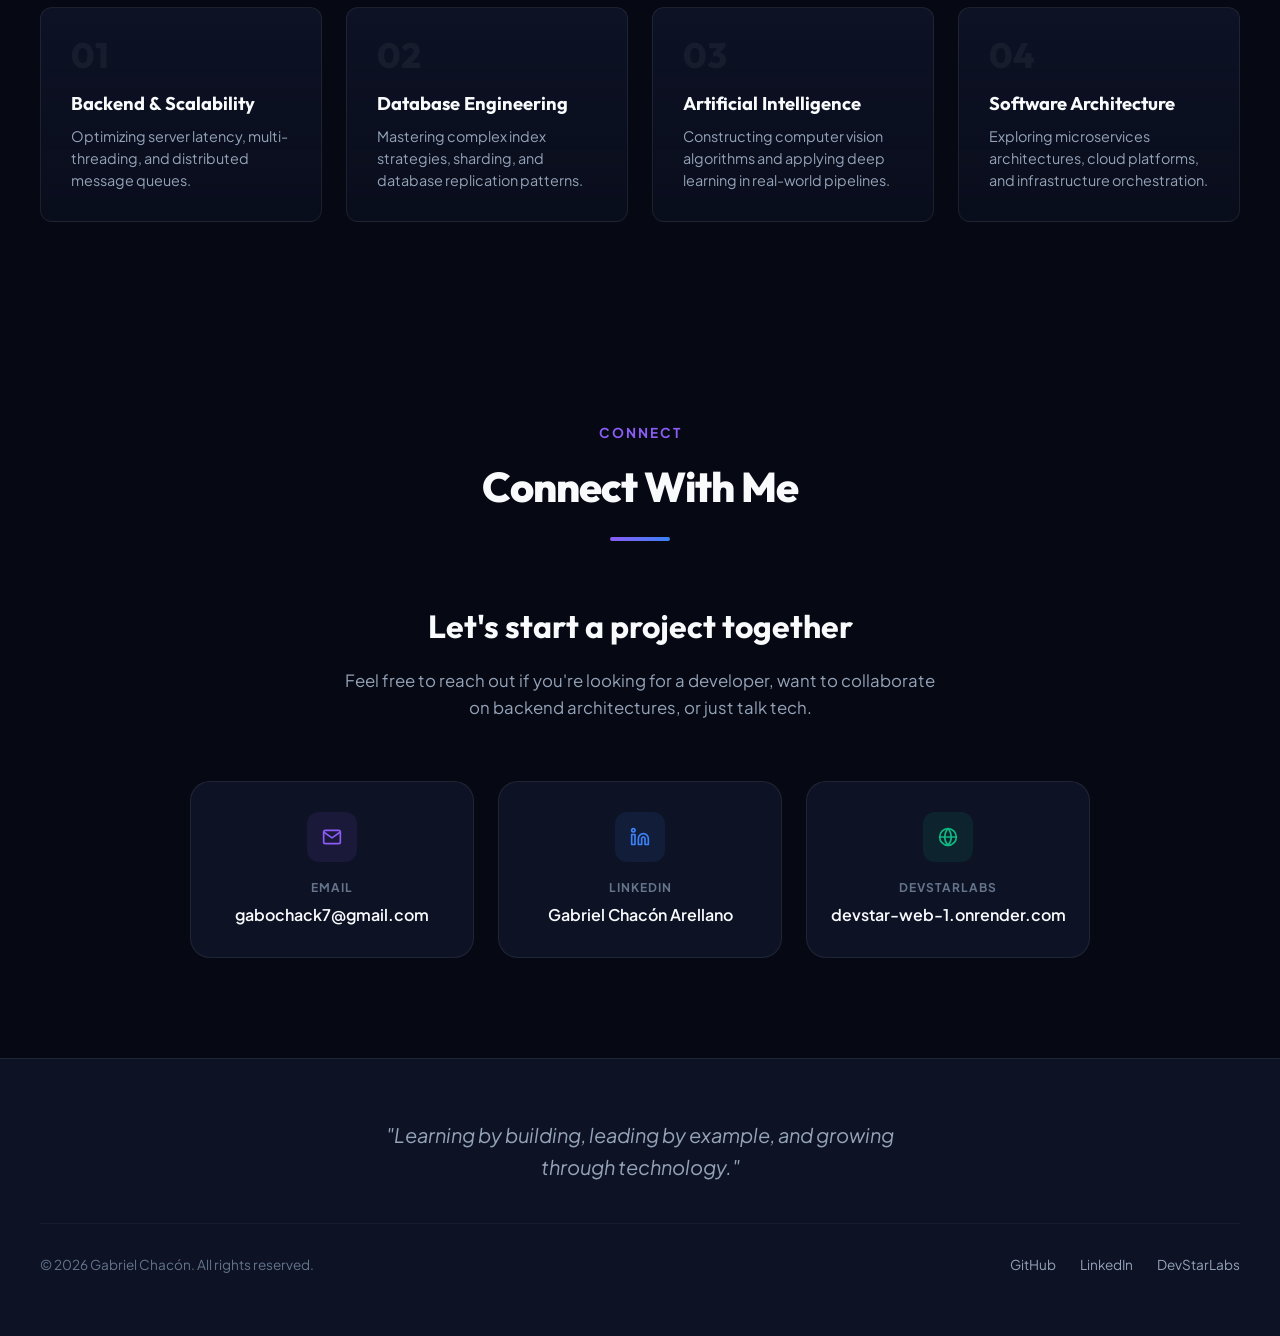
==== commit 3593e963: "new img integration" ====
--- a/index.html
+++ b/index.html
@@ -361,8 +361,7 @@
                                 <div class="project-card-image">
                                     <img src="assets/respository images/Gestion clinica/logoSysGesCli.jpg" alt="SYS-GEST-CLINIC Logo">
                                     <div class="project-card-overlay">
-                                        <a href="https://devstar-web-1.onrender.com" target="_blank" rel="noopener noreferrer" class="project-card-btn">Live Demo</a>
-                                        <a href="sys-gest-clinic.html" class="project-card-btn" style="background: rgba(255, 255, 255, 0.1); border-color: rgba(255, 255, 255, 0.2); margin-top: 10px;">View Details</a>
+                                        <a href="sys-gest-clinic.html" class="project-card-btn">View Details</a>
                                     </div>
                                 </div>
                                 <div class="project-card-content">
@@ -375,15 +374,6 @@
                                         <span class="tag">Docker</span>
                                     </div>
                                     <div class="project-card-footer">
-                                        <a href="https://devstar-web-1.onrender.com" target="_blank" rel="noopener noreferrer" class="project-link" style="color: var(--color-accent-violet);">
-                                            Live Demo
-                                            <svg class="link-arrow" width="16" height="16" viewBox="0 0 24 24" fill="none"
-                                                stroke="currentColor" stroke-width="2" stroke-linecap="round"
-                                                stroke-linejoin="round">
-                                                <line x1="7" y1="17" x2="17" y2="7"></line>
-                                                <polyline points="7 7 17 7 17 17"></polyline>
-                                            </svg>
-                                        </a>
                                         <a href="sys-gest-clinic.html" class="project-link">
                                             View Details
                                             <svg class="link-arrow" width="16" height="16" viewBox="0 0 24 24" fill="none"
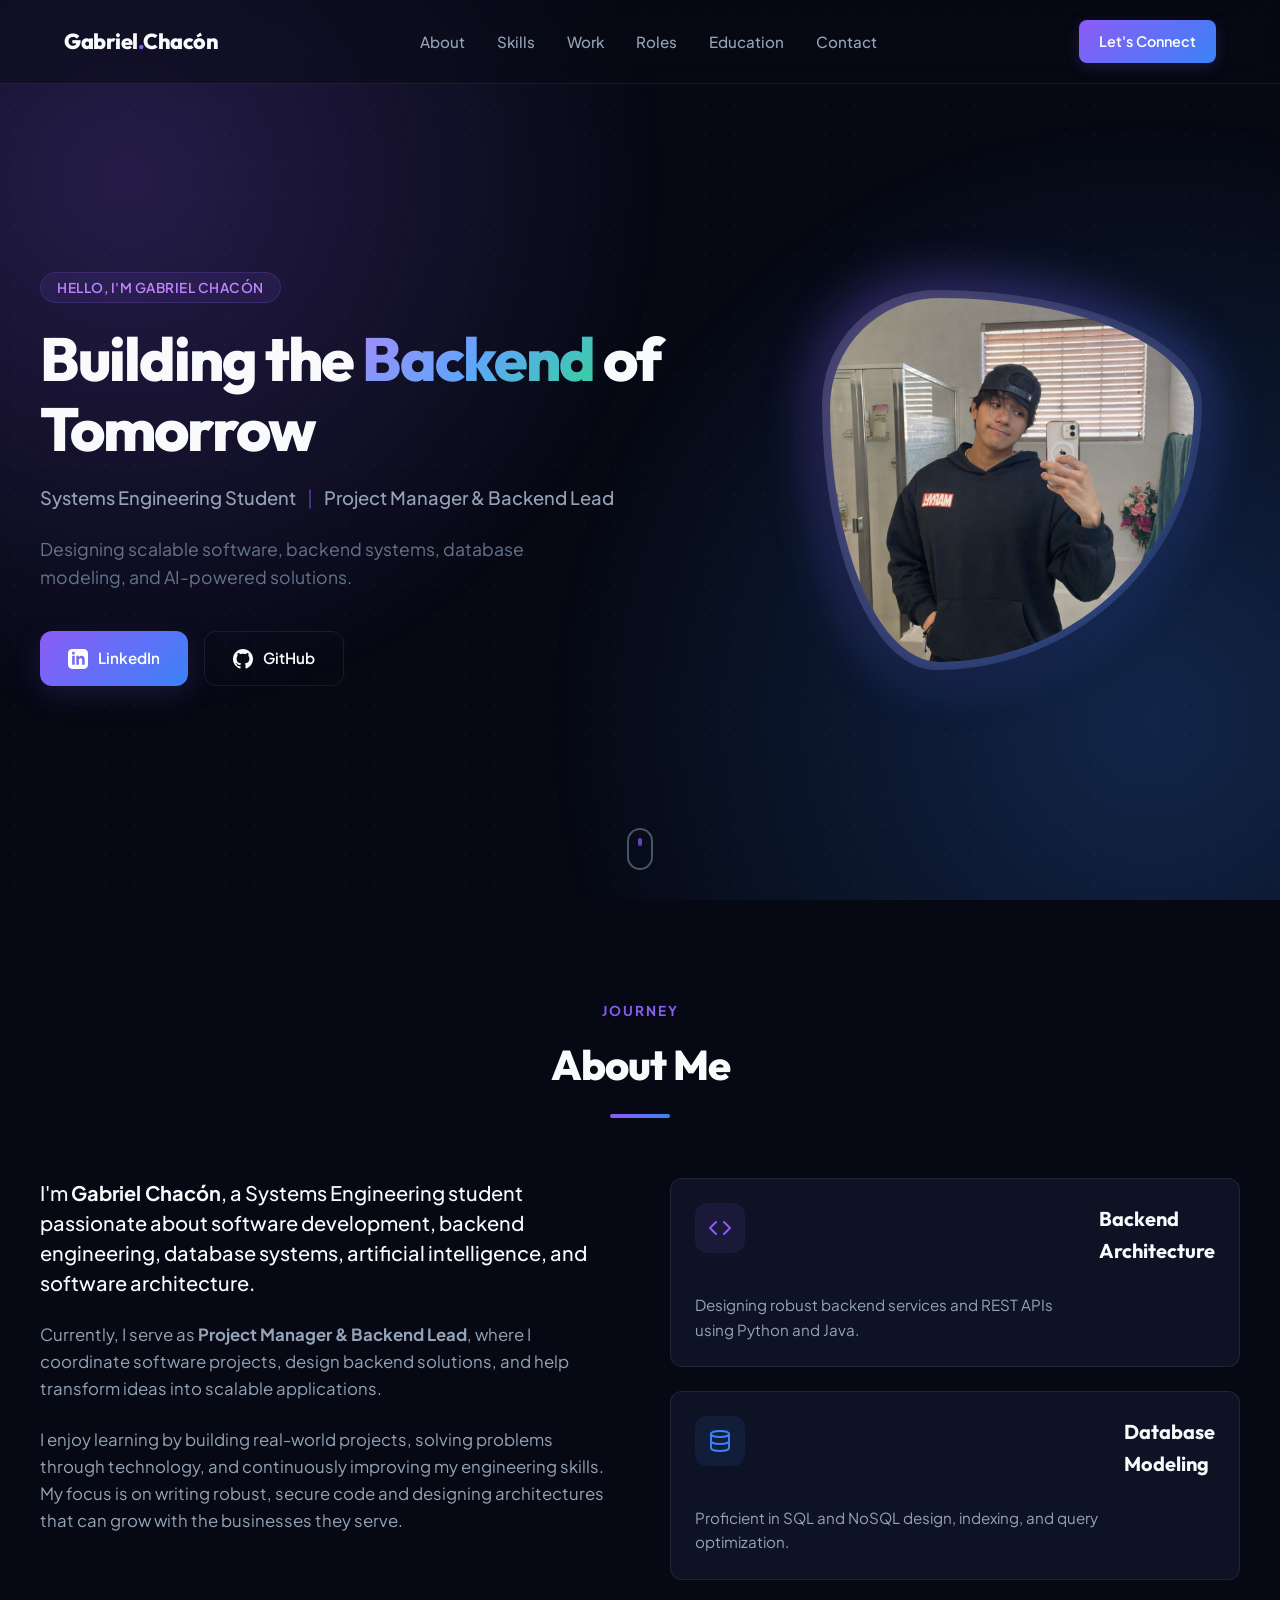
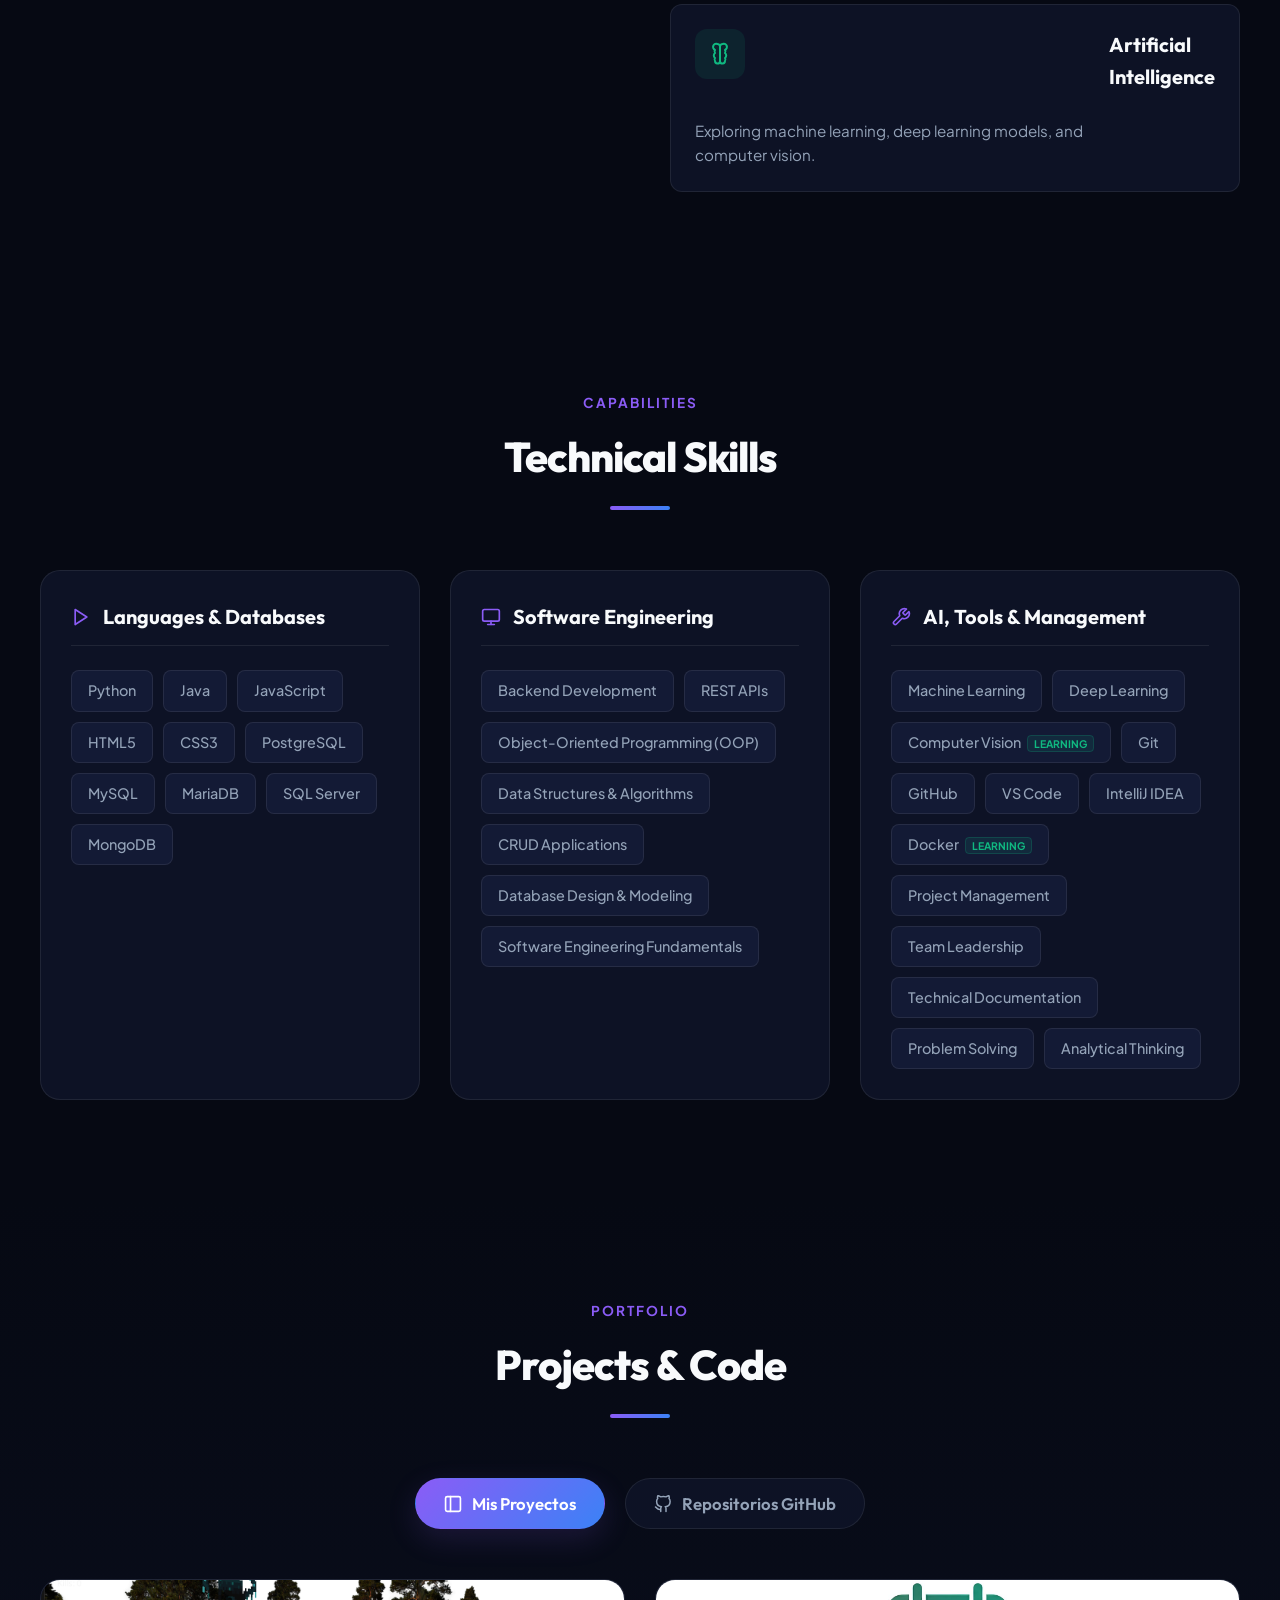
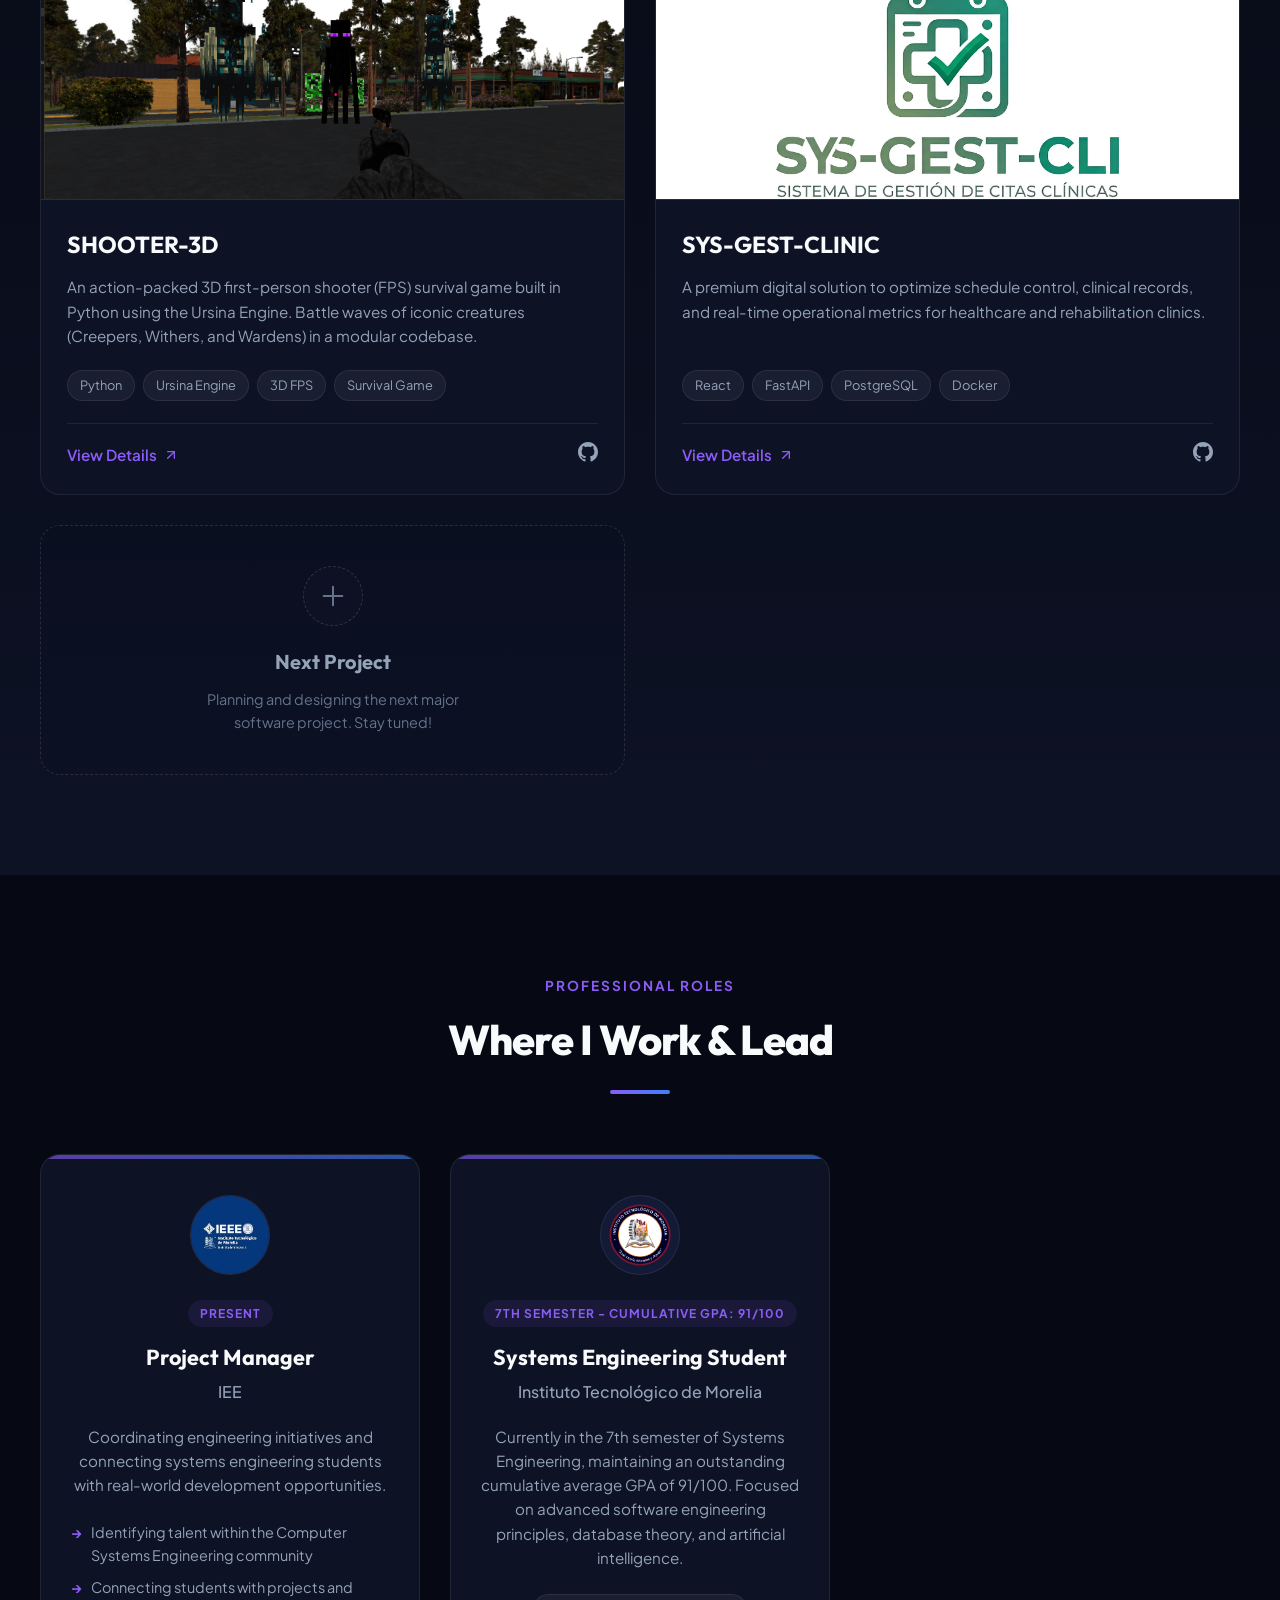
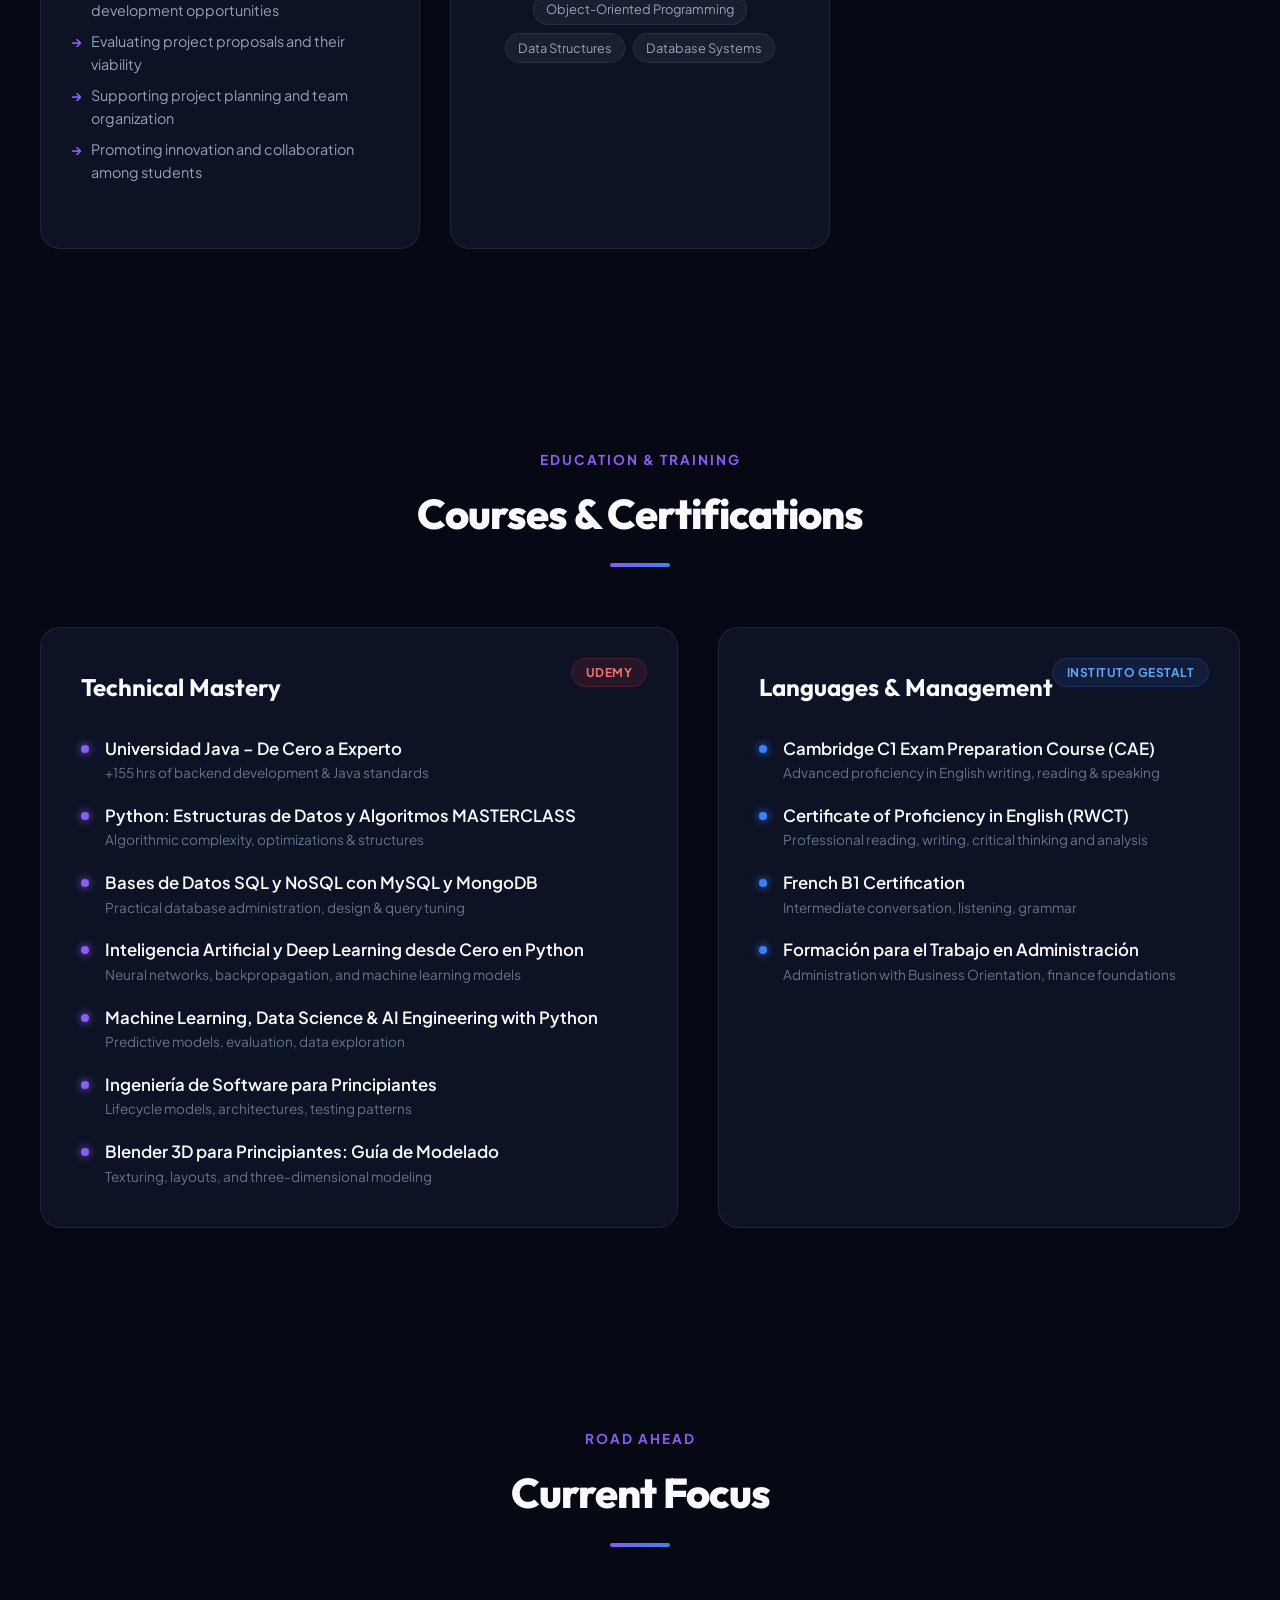
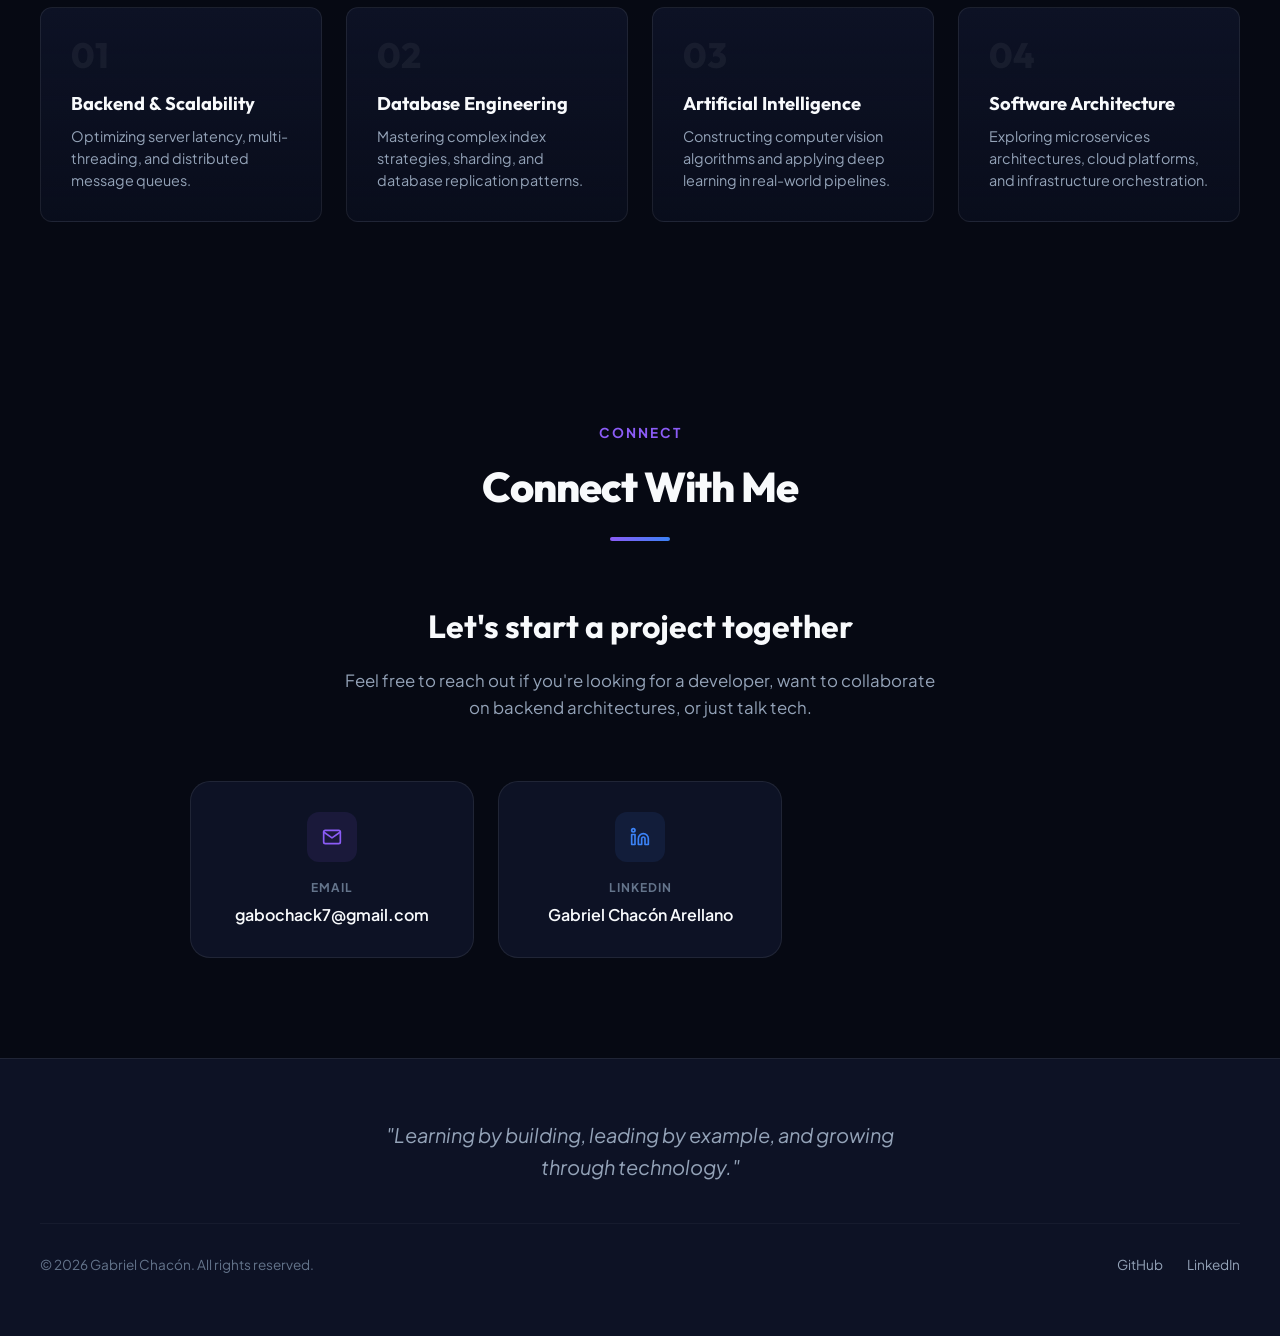
==== commit cc056282: "Remove DevStar participation" ====
--- a/index.html
+++ b/index.html
@@ -8,15 +8,15 @@
 
     <!-- Meta Description for SEO -->
     <meta name="description"
-        content="Portfolio of Gabriel Chacón, Systems Engineering student, Founder of DevStarLabs, Project Manager &amp; Backend Lead. Specializing in scalable software, backend systems, database modeling, and AI.">
+        content="Portfolio of Gabriel Chacón, Systems Engineering student, Project Manager &amp; Backend Lead. Specializing in scalable software, backend systems, database modeling, and AI.">
     <meta name="keywords"
-        content="Gabriel Chacón, Systems Engineering, DevStarLabs, Backend Lead, Project Manager, Software Developer, Java, Python, Database Engineer, Portfolio">
+        content="Gabriel Chacón, Systems Engineering, Backend Lead, Project Manager, Software Developer, Java, Python, Database Engineer, Portfolio">
     <meta name="author" content="Gabriel Chacón">
 
     <!-- Open Graph Metadata for Social Sharing -->
     <meta property="og:title" content="Gabriel Chacón | Systems Engineering &amp; Backend Lead">
     <meta property="og:description"
-        content="Founder of DevStarLabs, Backend Lead, and Systems Engineering Student building scalable backend systems, databases, and AI solutions.">
+        content="Backend Lead, and Systems Engineering Student building scalable backend systems, databases, and AI solutions.">
     <meta property="og:image" content="assets/images/gabo-profile.jpeg">
     <meta property="og:type" content="website">
 
@@ -28,7 +28,7 @@
         rel="stylesheet">
 
     <!-- Custom Stylesheet -->
-    <link rel="stylesheet" href="assets/css/styles.css">
+    <link rel="stylesheet" href="assets/css/styles.css?v=2">
 </head>
 
 <body>
@@ -78,8 +78,7 @@
                         Building the <span class="text-gradient">Backend</span> of Tomorrow
                     </h1>
                     <h2 class="hero-subtitle">
-                        Systems Engineering Student <span class="divider">|</span> Founder of DevStarLabs <span
-                            class="divider">|</span> Project Manager &amp; Backend Lead
+                        Systems Engineering Student <span class="divider">|</span> Project Manager &amp; Backend Lead
                     </h2>
                     <p class="hero-tagline">
                         Designing scalable software, backend systems, database modeling, and AI-powered solutions.
@@ -95,13 +94,7 @@
                             </svg>
                             LinkedIn
                         </a>
-                        <a href="https://devstar-web-1.onrender.com/#servicios" target="_blank" rel="noopener noreferrer"
-                            class="btn btn-secondary">
-                            <span class="hero-devstar-logo-wrapper">
-                                <img src="assets/images/devstar-logo.png" alt="" class="hero-devstar-logo">
-                            </span>
-                            DevStarLabs
-                        </a>
+
                         <a href="https://github.com/GabrielChaconA" target="_blank" rel="noopener noreferrer"
                             class="btn btn-outline">
                             <svg class="btn-icon" viewBox="0 0 24 24" fill="currentColor">
@@ -145,7 +138,7 @@
                             architecture.
                         </p>
                         <p>
-                            Currently, I am the <strong>Founder of DevStarLabs</strong> and serve as <strong>Project
+                            Currently, I serve as <strong>Project
                                 Manager &amp; Backend Lead</strong>, where I coordinate software projects, design
                             backend solutions, and help transform ideas into scalable applications.
                         </p>
@@ -503,32 +496,6 @@
                 </div>
 
                 <div class="roles-grid">
-                    <!-- Role: Founder DevStarLabs -->
-                    <div class="role-card">
-                        <div class="role-logo-wrapper devstar-role-logo-wrapper">
-                            <img src="assets/images/devstar-logo.png" alt="DevStarLabs" class="role-logo devstar-role-logo">
-                        </div>
-                        <div class="role-content">
-                            <span class="role-duration">Present</span>
-                            <h3 class="role-title">Founder</h3>
-                            <h4 class="role-company">DevStarLabs</h4>
-                            <p class="role-description">
-                                A technology-focused initiative dedicated to software development, innovation, and
-                                practical engineering solutions.
-                            </p>
-                            <a href="https://devstar-web-1.onrender.com/#servicios" target="_blank"
-                                rel="noopener noreferrer" class="role-link">
-                                Visit Website
-                                <svg class="link-arrow" width="16" height="16" viewBox="0 0 24 24" fill="none"
-                                    stroke="currentColor" stroke-width="2" stroke-linecap="round"
-                                    stroke-linejoin="round">
-                                    <line x1="7" y1="17" x2="17" y2="7"></line>
-                                    <polyline points="7 7 17 7 17 17"></polyline>
-                                </svg>
-                            </a>
-                        </div>
-                    </div>
-
                     <!-- Role: Project Manager -->
                     <div class="role-card">
                         <div class="role-logo-wrapper">
@@ -785,23 +752,7 @@
                             </div>
                         </a>
 
-                        <a href="https://devstar-web-1.onrender.com/#servicios" target="_blank" rel="noopener noreferrer"
-                            class="info-item">
-                            <div class="info-icon">
-                                <svg width="20" height="20" viewBox="0 0 24 24" fill="none" stroke="currentColor"
-                                    stroke-width="2" stroke-linecap="round" stroke-linejoin="round">
-                                    <circle cx="12" cy="12" r="10"></circle>
-                                    <line x1="2" y1="12" x2="22" y2="12"></line>
-                                    <path
-                                        d="M12 2a15.3 15.3 0 0 1 4 10 15.3 15.3 0 0 1-4 10 15.3 15.3 0 0 1-4-10 15.3 15.3 0 0 1 4-10z">
-                                    </path>
-                                </svg>
-                            </div>
-                            <div class="info-text">
-                                <span class="info-label">DevStarLabs</span>
-                                <span class="info-val">devstar-web-1.onrender.com</span>
-                            </div>
-                        </a>
+
                     </div>
                 </div>
             </div>
@@ -821,8 +772,6 @@
                     <a href="https://github.com/GabrielChaconA" target="_blank" rel="noopener noreferrer">GitHub</a>
                     <a href="https://www.linkedin.com/in/gabriel-chac%C3%B3n-arellano-29ab29257/" target="_blank"
                         rel="noopener noreferrer">LinkedIn</a>
-                    <a href="https://devstar-web-1.onrender.com/#servicios" target="_blank"
-                        rel="noopener noreferrer">DevStarLabs</a>
                 </div>
             </div>
         </div>
@@ -832,4 +781,4 @@
     <script src="assets/js/script.js"></script>
 </body>
 
-</html>+</html>
--- a/assets/css/styles.css
+++ b/assets/css/styles.css
@@ -45,9 +45,26 @@
     padding: 0;
 }
 
+/* Fix CSS Grid and Flexbox "min-width: auto" blowout issue */
+.project-detail-grid > *,
+.roles-grid > *,
+.about-grid > *,
+.skills-grid > *,
+.modes-grid > *,
+.focus-container > *,
+.detail-section-card,
+.mode-card,
+.tree-container,
+.command-block,
+.mapping-table-container {
+    min-width: 0;
+    max-width: 100%;
+}
+
 html {
     scroll-behavior: smooth;
     font-size: 16px;
+    overflow-x: hidden;
 }
 
 body {
@@ -56,8 +73,14 @@
     font-family: var(--font-body);
     line-height: 1.6;
     overflow-x: hidden;
+    width: 100%;
     position: relative;
     -webkit-font-smoothing: antialiased;
+}
+
+p, h1, h2, h3, h4, h5, h6, li, span, a {
+    overflow-wrap: break-word;
+    word-wrap: break-word;
 }
 
 a {
@@ -154,6 +177,7 @@
     max-width: var(--container-width);
     margin: 0 auto;
     padding: 0 24px;
+    width: 100%;
     display: flex;
     align-items: center;
     justify-content: space-between;
@@ -362,22 +386,7 @@
     object-fit: contain;
 }
 
-/* Contenedor de la imagen de DevStar en 'Hello' (Hero) */
-.hero-devstar-logo-wrapper {
-    display: inline-flex;
-    align-items: center;
-    justify-content: center;
-    width: 26px; /* Ajusta este valor para cambiar el tamaño del logo en Hello */
-    height: 26px; /* Ajusta este valor para cambiar el tamaño del logo en Hello */
-    overflow: hidden;
-}
-
-/* Imagen de DevStar en 'Hello' (Hero) */
-.hero-devstar-logo {
-    width: 100%;
-    height: 100%;
-    object-fit: contain;
-}
+
 
 .btn-primary {
     background: linear-gradient(135deg, var(--color-accent-violet) 0%, var(--color-accent-blue) 100%);
@@ -530,6 +539,7 @@
 .section-container {
     max-width: var(--container-width);
     margin: 0 auto;
+    width: 100%;
 }
 
 .section-header {
@@ -713,14 +723,7 @@
     object-fit: cover;
 }
 
-/* Tamaño de la imagen de DevStar en la sección 'Where I worked' (Roles) */
-.role-logo.devstar-role-logo {
-    width: 100%;
-    height: 100%;
-    object-fit: contain;
-    padding: 8px; /* Ajusta este padding (ej. 6px, 8px, 10px) para cambiar la distancia del círculo externo y que se vea igual al del Tec */
-    box-sizing: border-box;
-}
+
 
 .role-duration {
     font-size: 0.75rem;
@@ -1704,23 +1707,24 @@
         padding: 12px 20px;
         font-size: 0.95rem;
     }
-    
-    .role-card {
-        padding: 30px 20px;
-    }
-    
-    .skills-category-card {
-        padding: 24px 20px;
+    .feature-card,
+    .role-card,
+    .skills-category-card,
+    .cert-category-card,
+    .focus-card,
+    .skeleton-card,
+    .repo-card,
+    .project-card,
+    .detail-section-card,
+    .mode-card,
+    .about-text {
+        padding: 20px 16px;
+        width: 100%;
+        box-sizing: border-box;
     }
     
     .focus-container {
         grid-template-columns: 1fr;
-    }
-    
-
-    
-    .cert-category-card {
-        padding: 24px;
     }
     
     .cert-provider {
@@ -2160,6 +2164,10 @@
     color: var(--color-text-secondary);
     font-size: 0.98rem;
     line-height: 1.5;
+    width: 100%;
+    box-sizing: border-box;
+    overflow-wrap: anywhere;
+    word-break: break-word;
 }
 
 .bullet-list li::before {
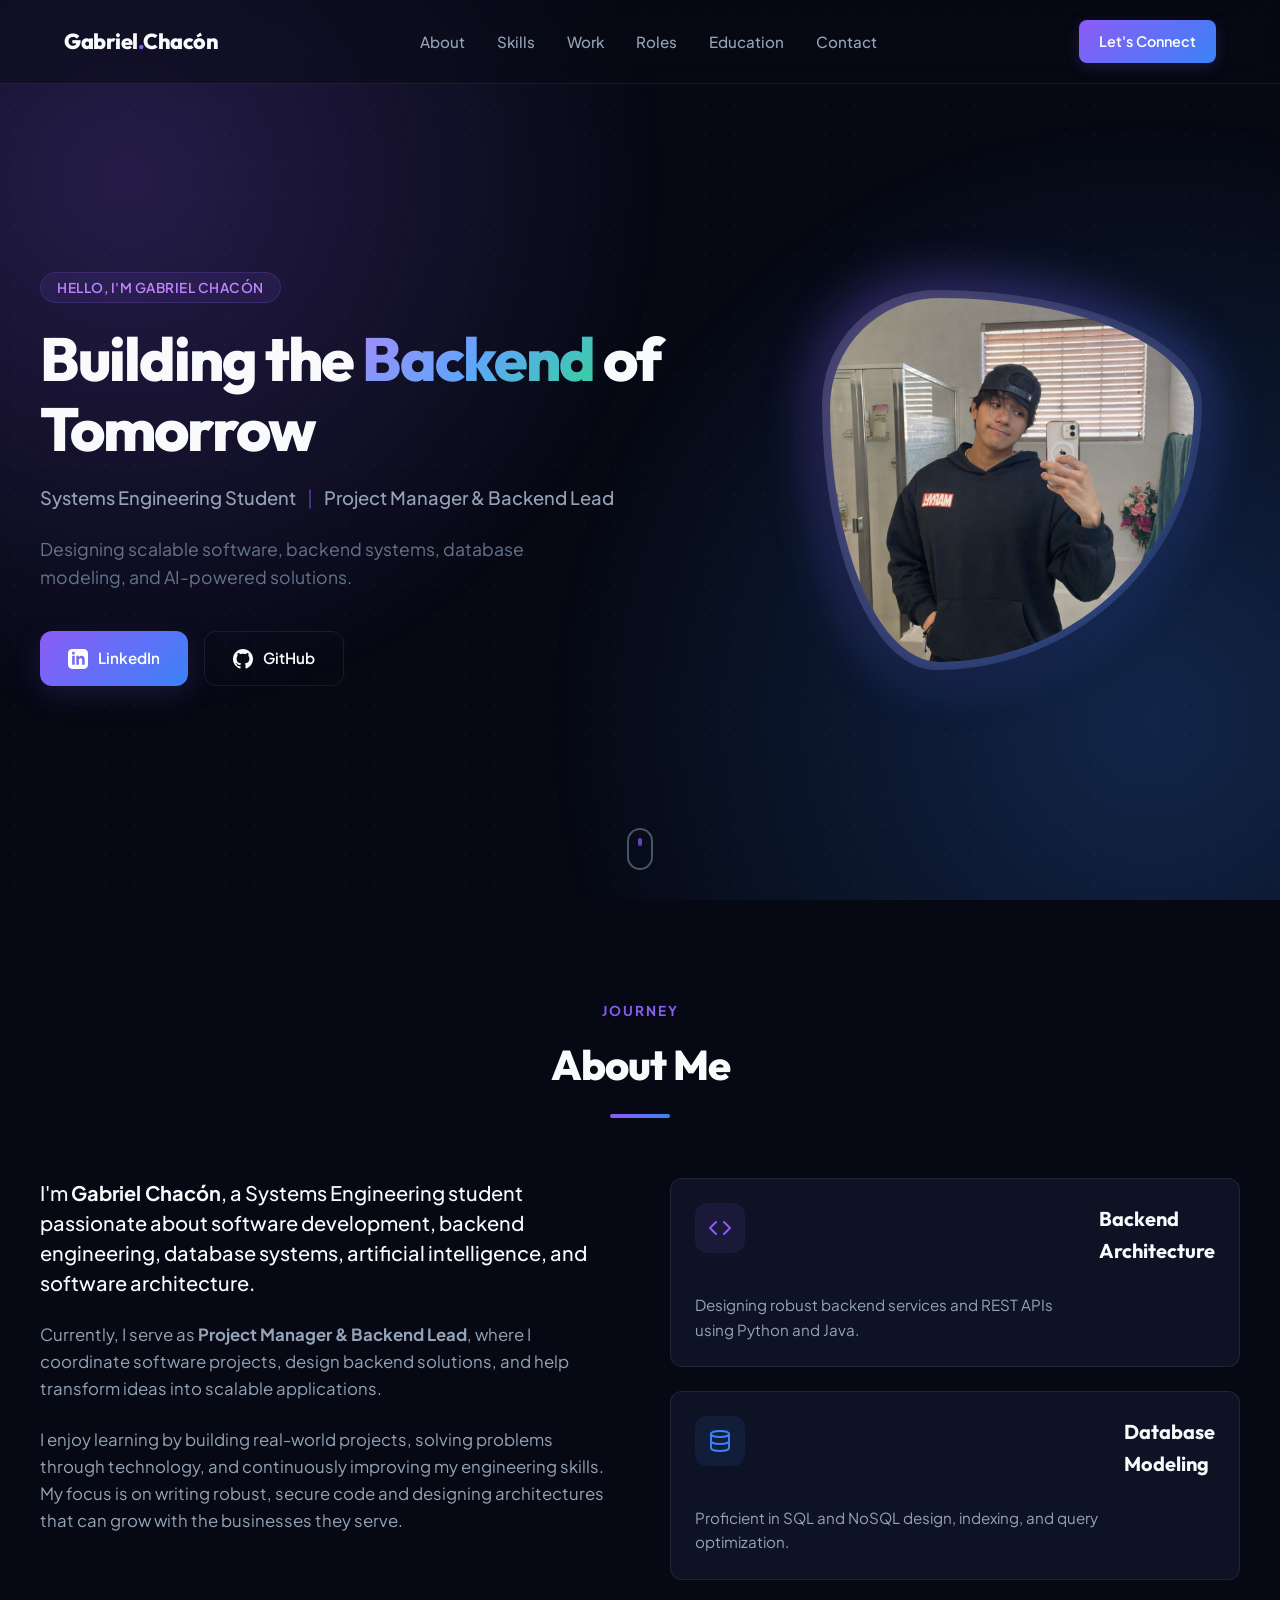
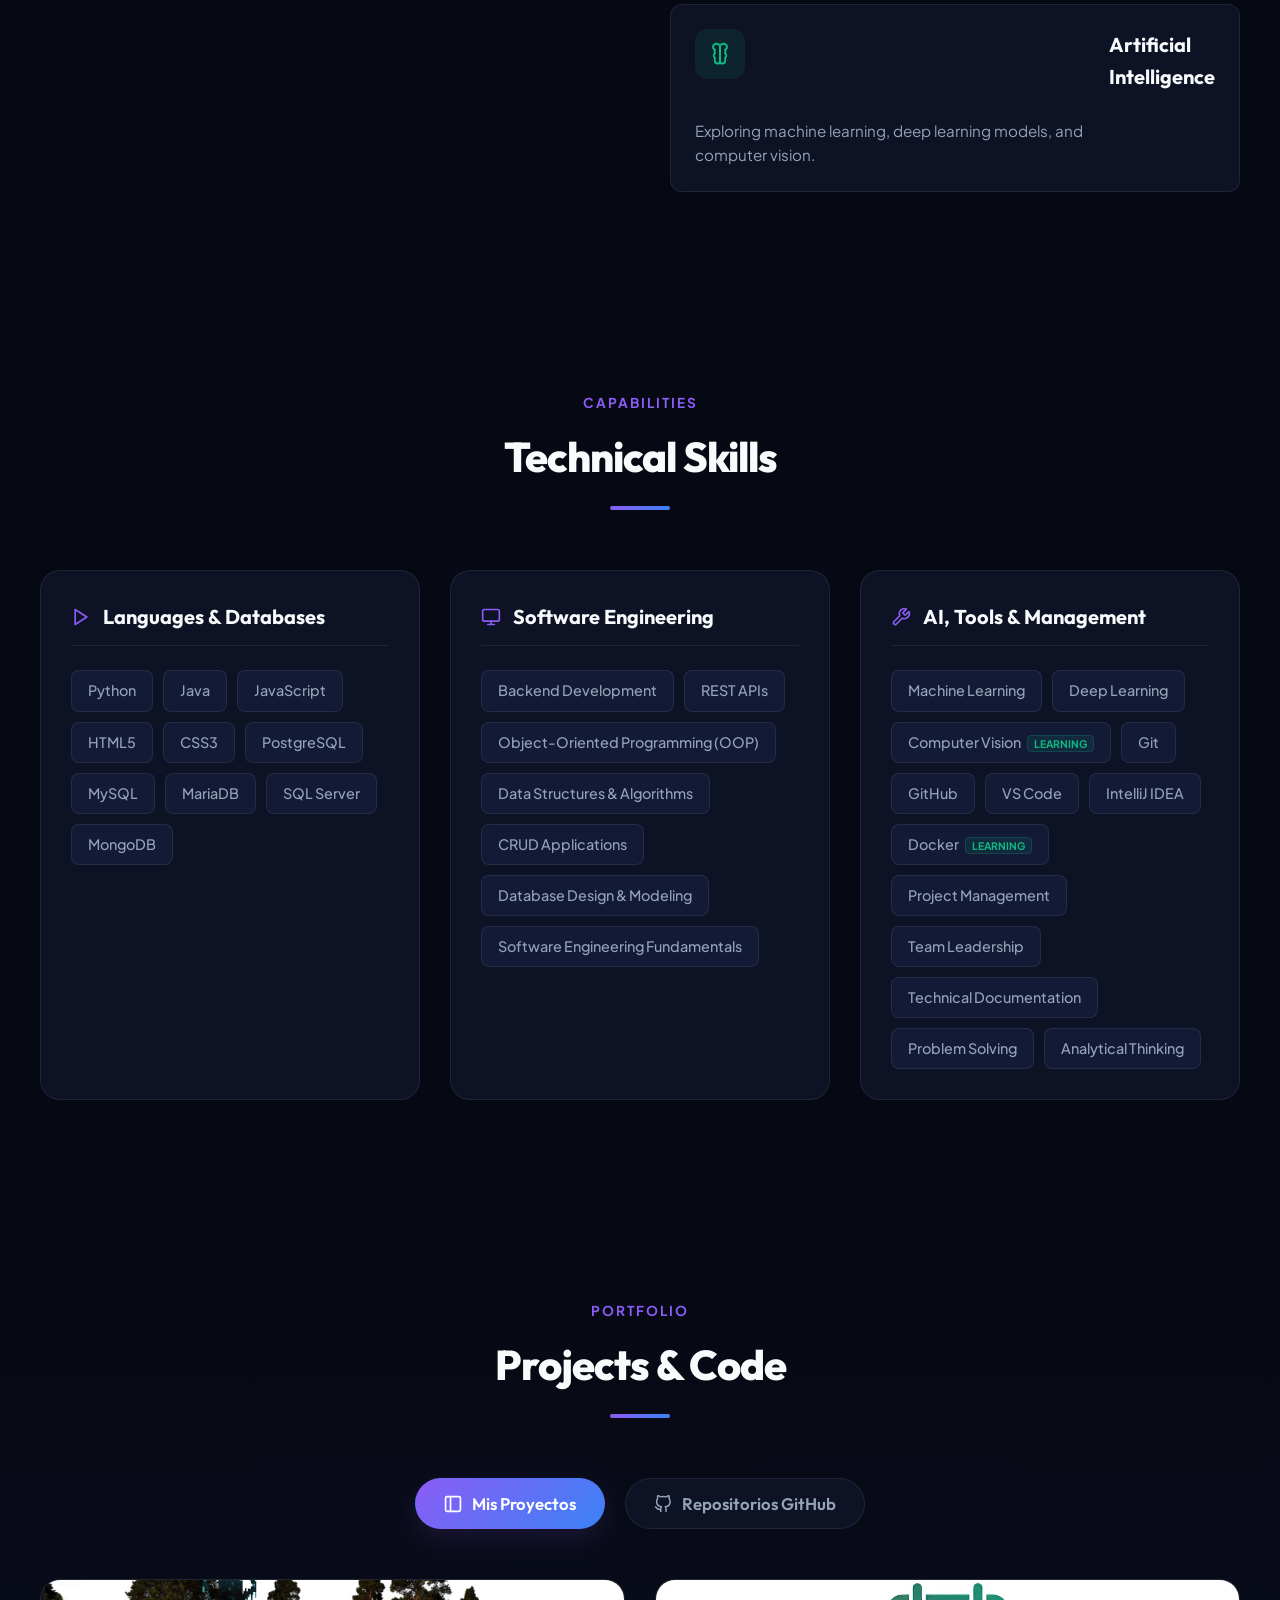
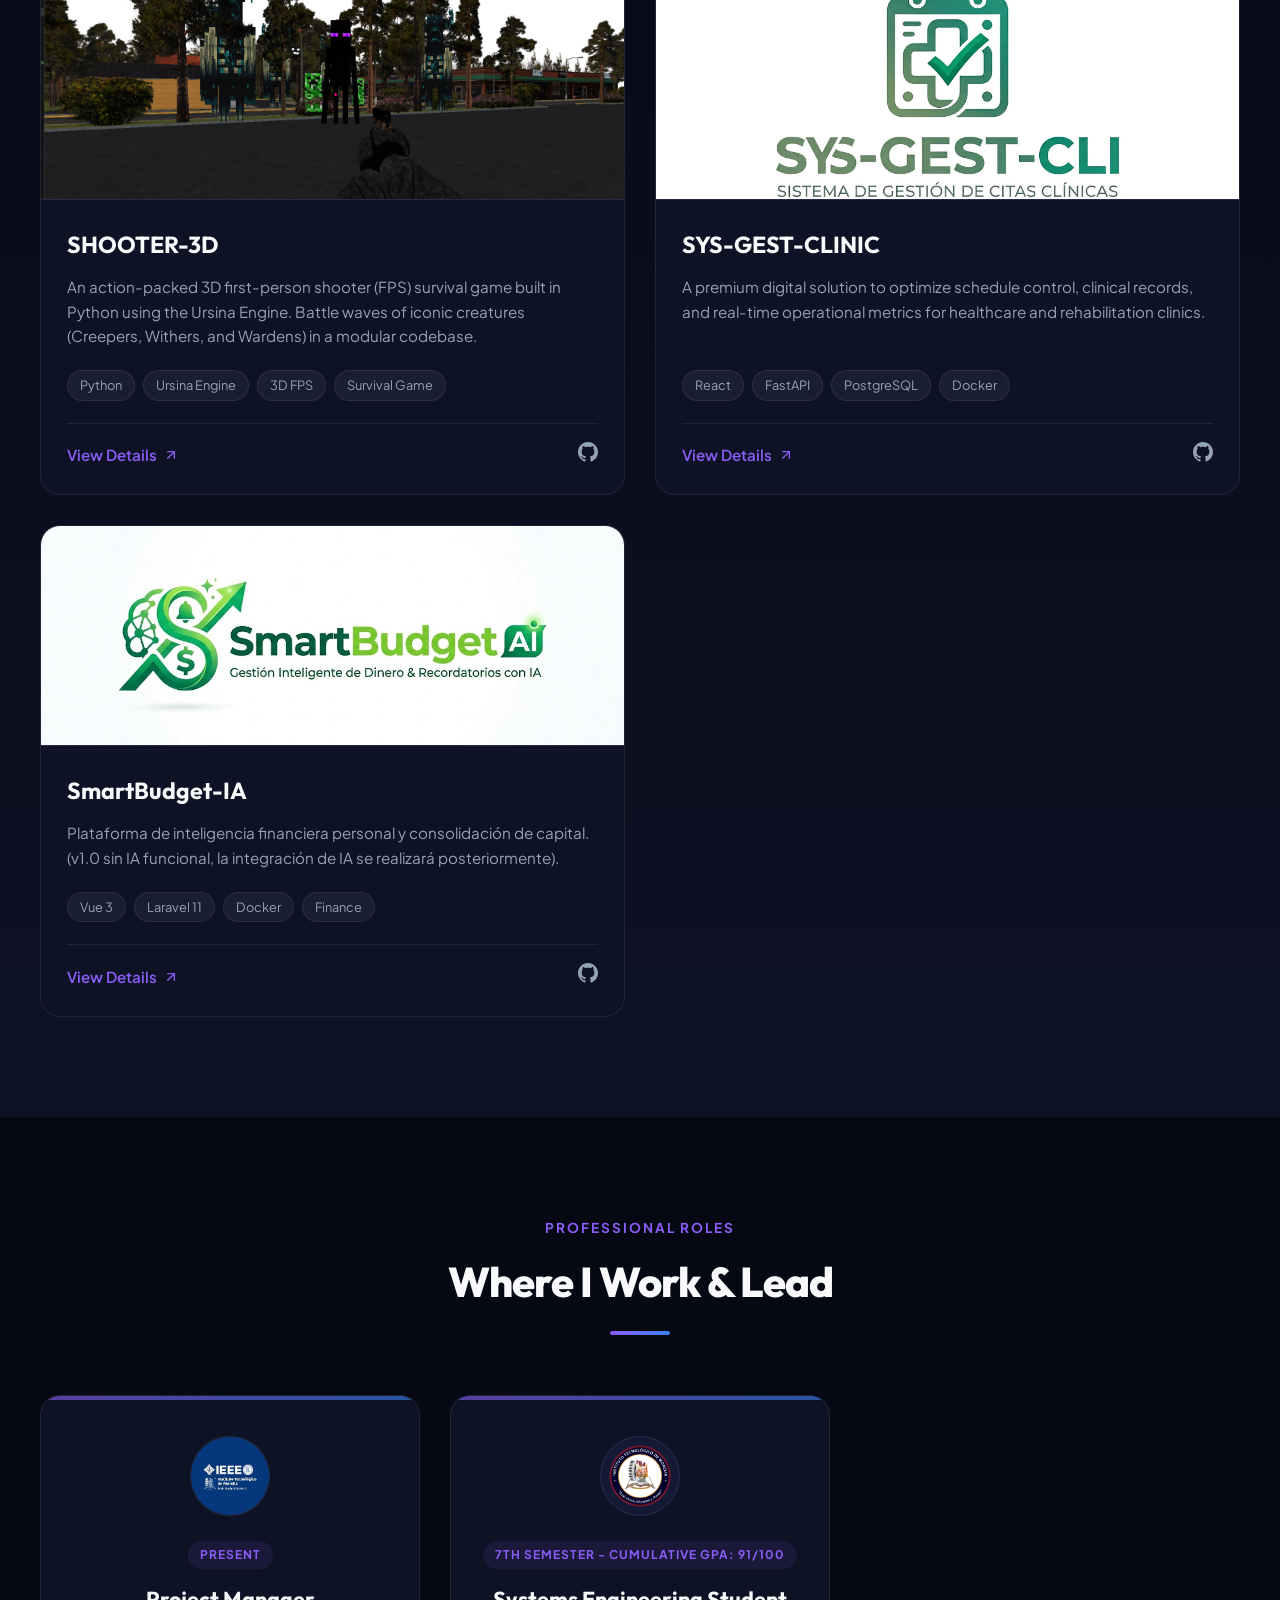
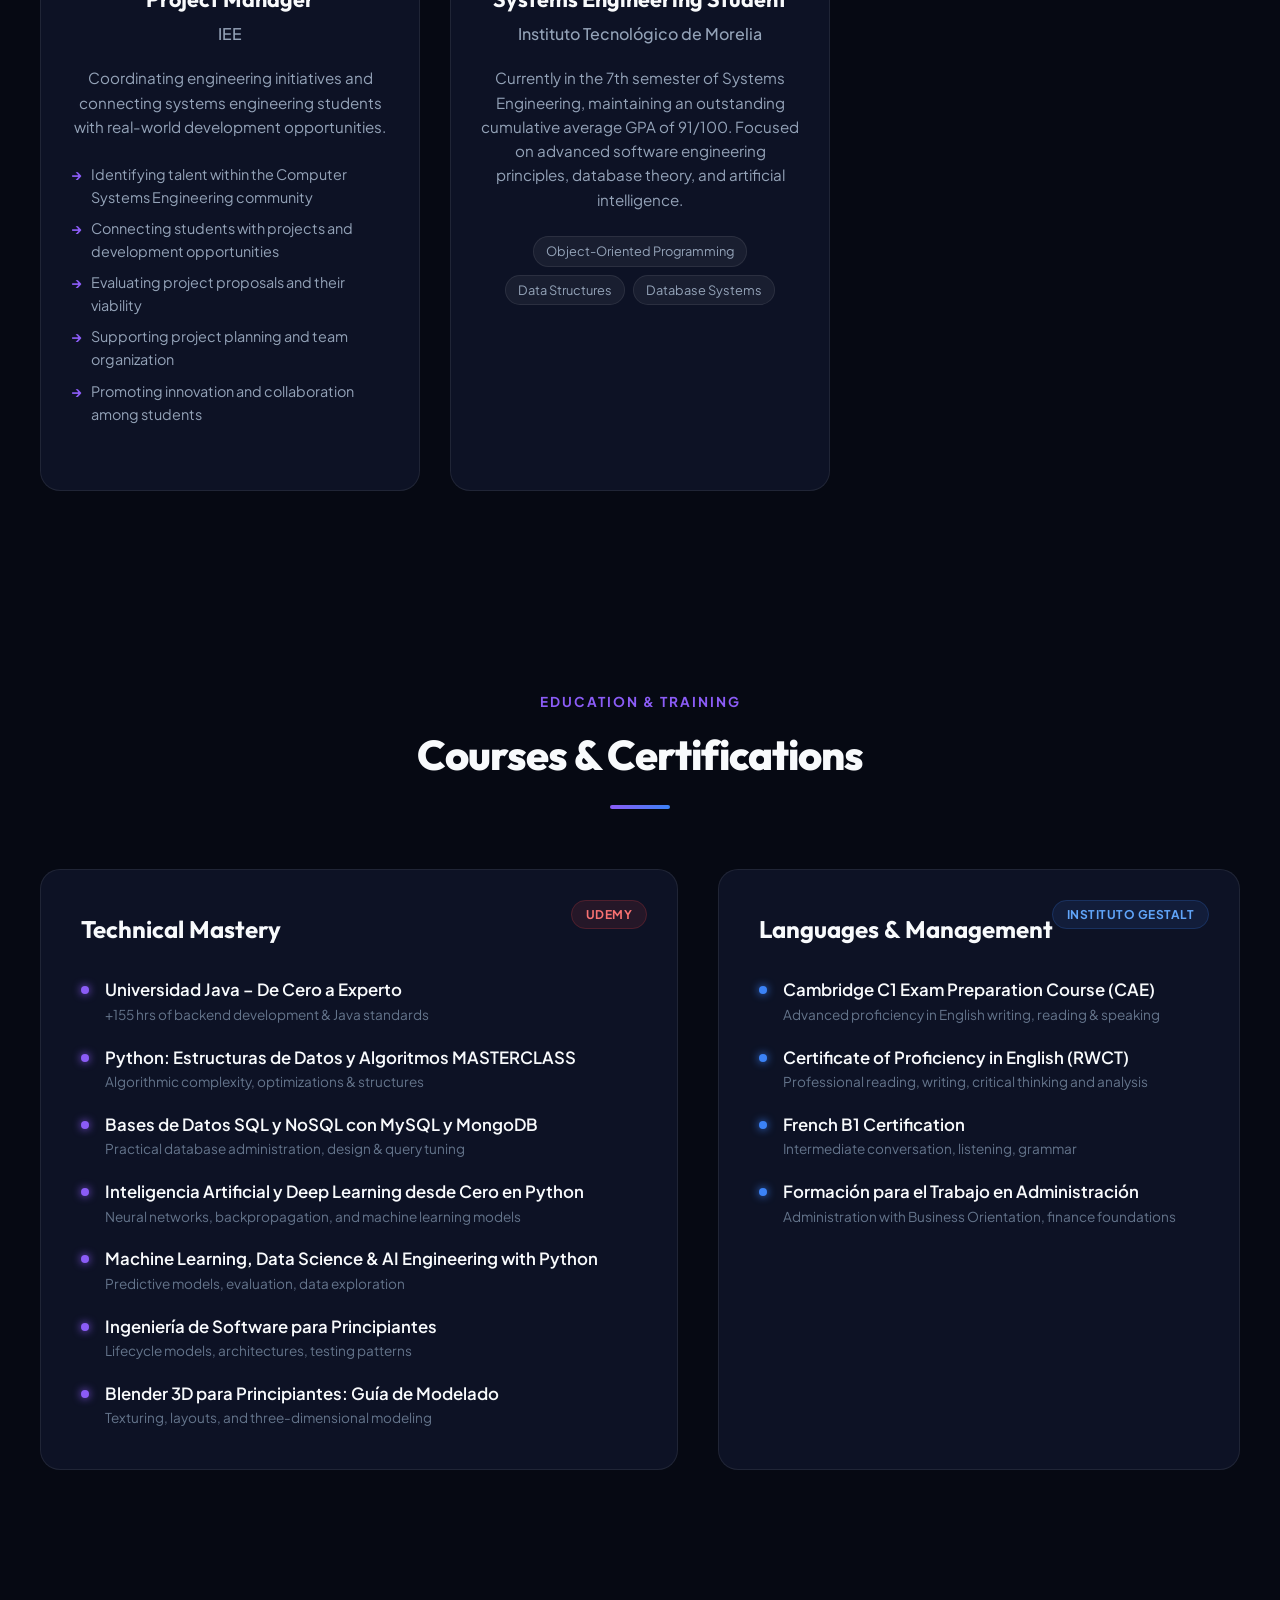
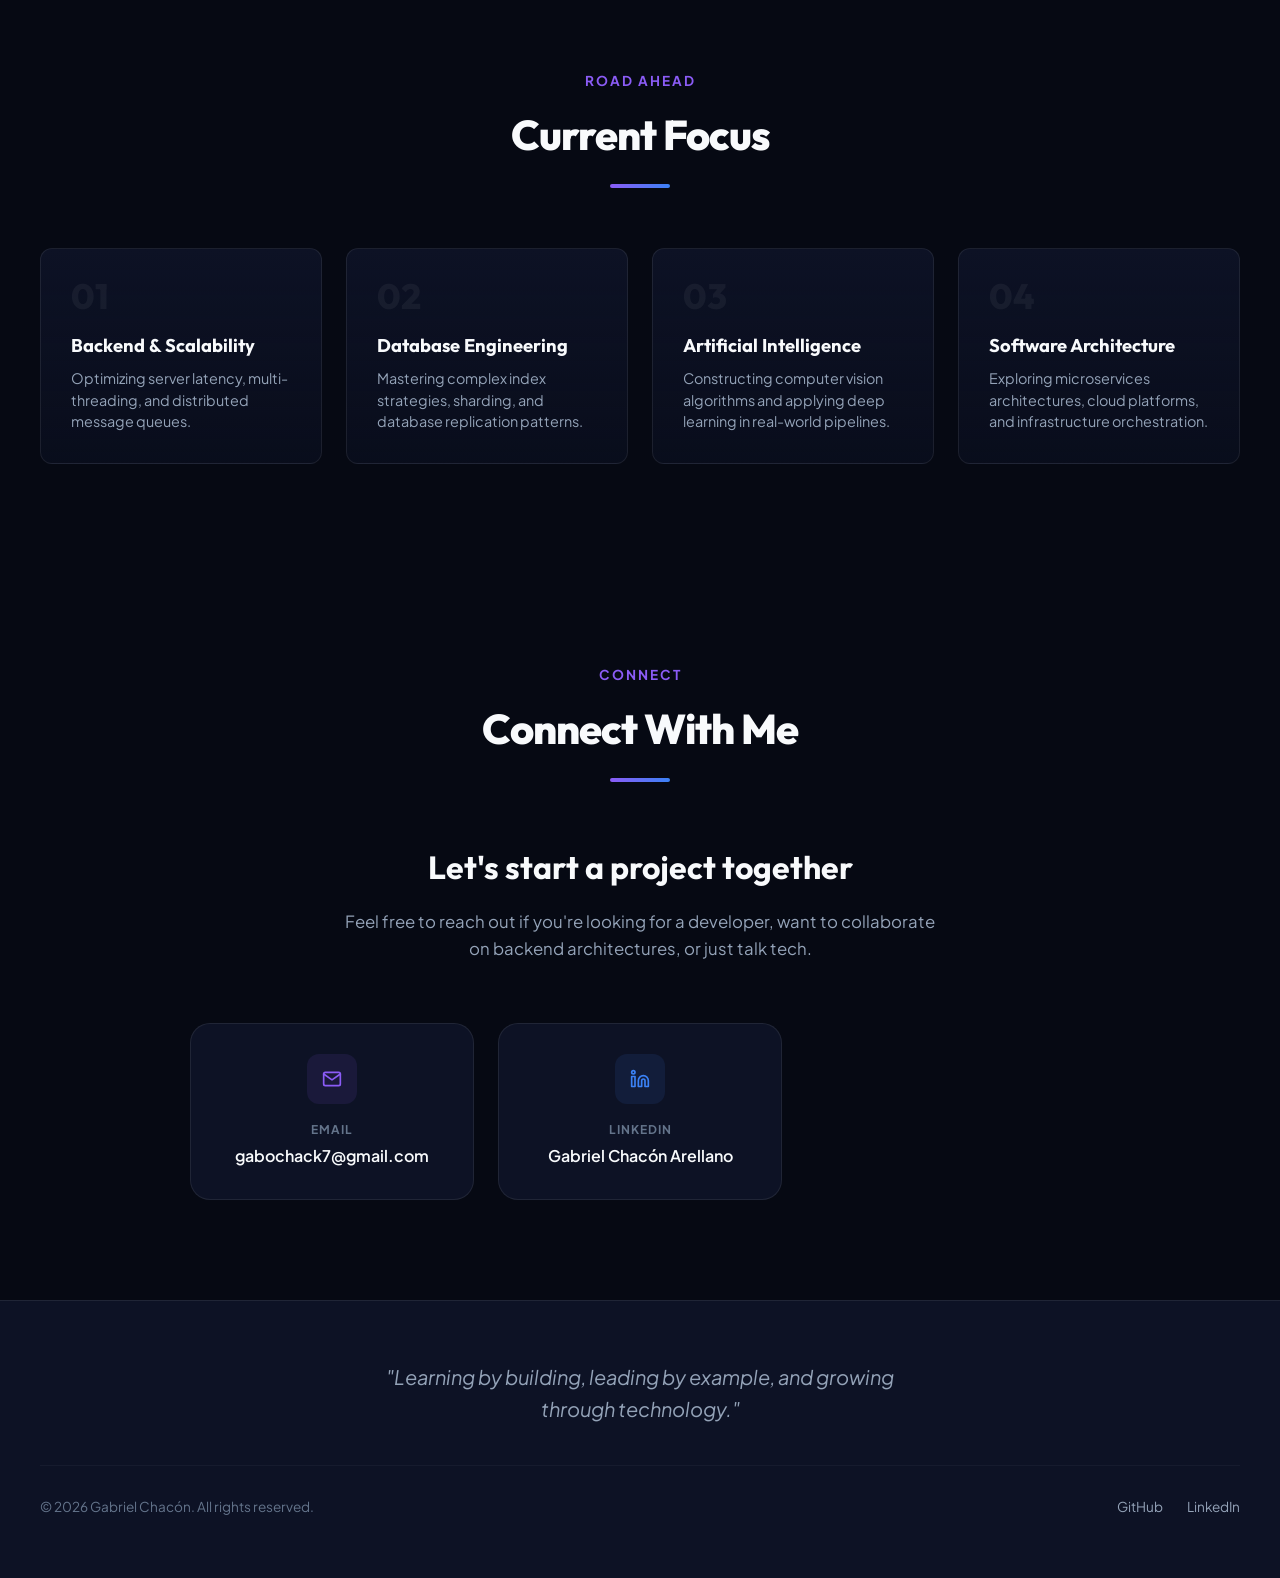
==== commit 173a648e: "SmartBudget" ====
--- a/index.html
+++ b/index.html
@@ -384,16 +384,40 @@
                                     </div>
                                 </div>
                             </div>
-                            <!-- Placeholder Project Card -->
-                            <div class="project-card placeholder-project-card">
-                                <div class="placeholder-icon">
-                                    <svg width="32" height="32" viewBox="0 0 24 24" fill="none" stroke="currentColor" stroke-width="1.5" stroke-linecap="round" stroke-linejoin="round">
-                                        <line x1="12" y1="5" x2="12" y2="19"></line>
-                                        <line x1="5" y1="12" x2="19" y2="12"></line>
-                                    </svg>
-                                </div>
-                                <h4>Next Project</h4>
-                                <p>Planning and designing the next major software project. Stay tuned!</p>
+                            <!-- SmartBudget-IA Project Card -->
+                            <div class="project-card">
+                                <div class="project-card-image">
+                                    <img src="assets/respository images/SmartBudget/smartbudget-logo.png" alt="SmartBudget-IA Logo">
+                                    <div class="project-card-overlay">
+                                        <a href="smartbudget-ia.html" class="project-card-btn">View Details</a>
+                                    </div>
+                                </div>
+                                <div class="project-card-content">
+                                    <h3 class="project-card-title">SmartBudget-IA</h3>
+                                    <p class="project-card-desc">Plataforma de inteligencia financiera personal y consolidación de capital. (v1.0 sin IA funcional, la integración de IA se realizará posteriormente).</p>
+                                    <div class="project-card-tags">
+                                        <span class="tag">Vue 3</span>
+                                        <span class="tag">Laravel 11</span>
+                                        <span class="tag">Docker</span>
+                                        <span class="tag">Finance</span>
+                                    </div>
+                                    <div class="project-card-footer">
+                                        <a href="smartbudget-ia.html" class="project-link">
+                                            View Details
+                                            <svg class="link-arrow" width="16" height="16" viewBox="0 0 24 24" fill="none"
+                                                stroke="currentColor" stroke-width="2" stroke-linecap="round"
+                                                stroke-linejoin="round">
+                                                <line x1="7" y1="17" x2="17" y2="7"></line>
+                                                <polyline points="7 7 17 7 17 17"></polyline>
+                                            </svg>
+                                        </a>
+                                        <a href="https://github.com/GabrielChaconA/SmartBudget" target="_blank" rel="noopener noreferrer" class="project-github-link" title="View on GitHub">
+                                            <svg width="20" height="20" viewBox="0 0 24 24" fill="currentColor">
+                                                <path d="M12 0c-6.626 0-12 5.373-12 12 0 5.302 3.438 9.8 8.207 11.387.599.111.793-.261.793-.577v-2.234c-3.338.726-4.033-1.416-4.033-1.416-.546-1.387-1.333-1.756-1.333-1.756-1.089-.745.083-.729.083-.729 1.205.084 1.839 1.237 1.839 1.237 1.07 1.834 2.807 1.304 3.492.997.107-.775.418-1.305.762-1.604-2.665-.305-5.467-1.334-5.467-5.931 0-1.311.469-2.381 1.236-3.221-.124-.303-.535-1.524.117-3.176 0 0 1.008-.322 3.301 1.23.957-.266 1.983-.399 3.003-.404 1.02.005 2.047.138 3.006.404 2.291-1.552 3.297-1.23 3.297-1.23.653 1.653.242 2.874.118 3.176.77.84 1.235 1.911 1.235 3.221 0 4.609-2.807 5.624-5.479 5.921.43.372.823 1.102.823 2.222v3.293c0 .319.192.694.801.576 4.765-1.589 8.199-6.086 8.199-11.386 0-6.627-5.373-12-12-12z" />
+                                            </svg>
+                                        </a>
+                                    </div>
+                                </div>
                             </div>
                         </div>
                     </div>
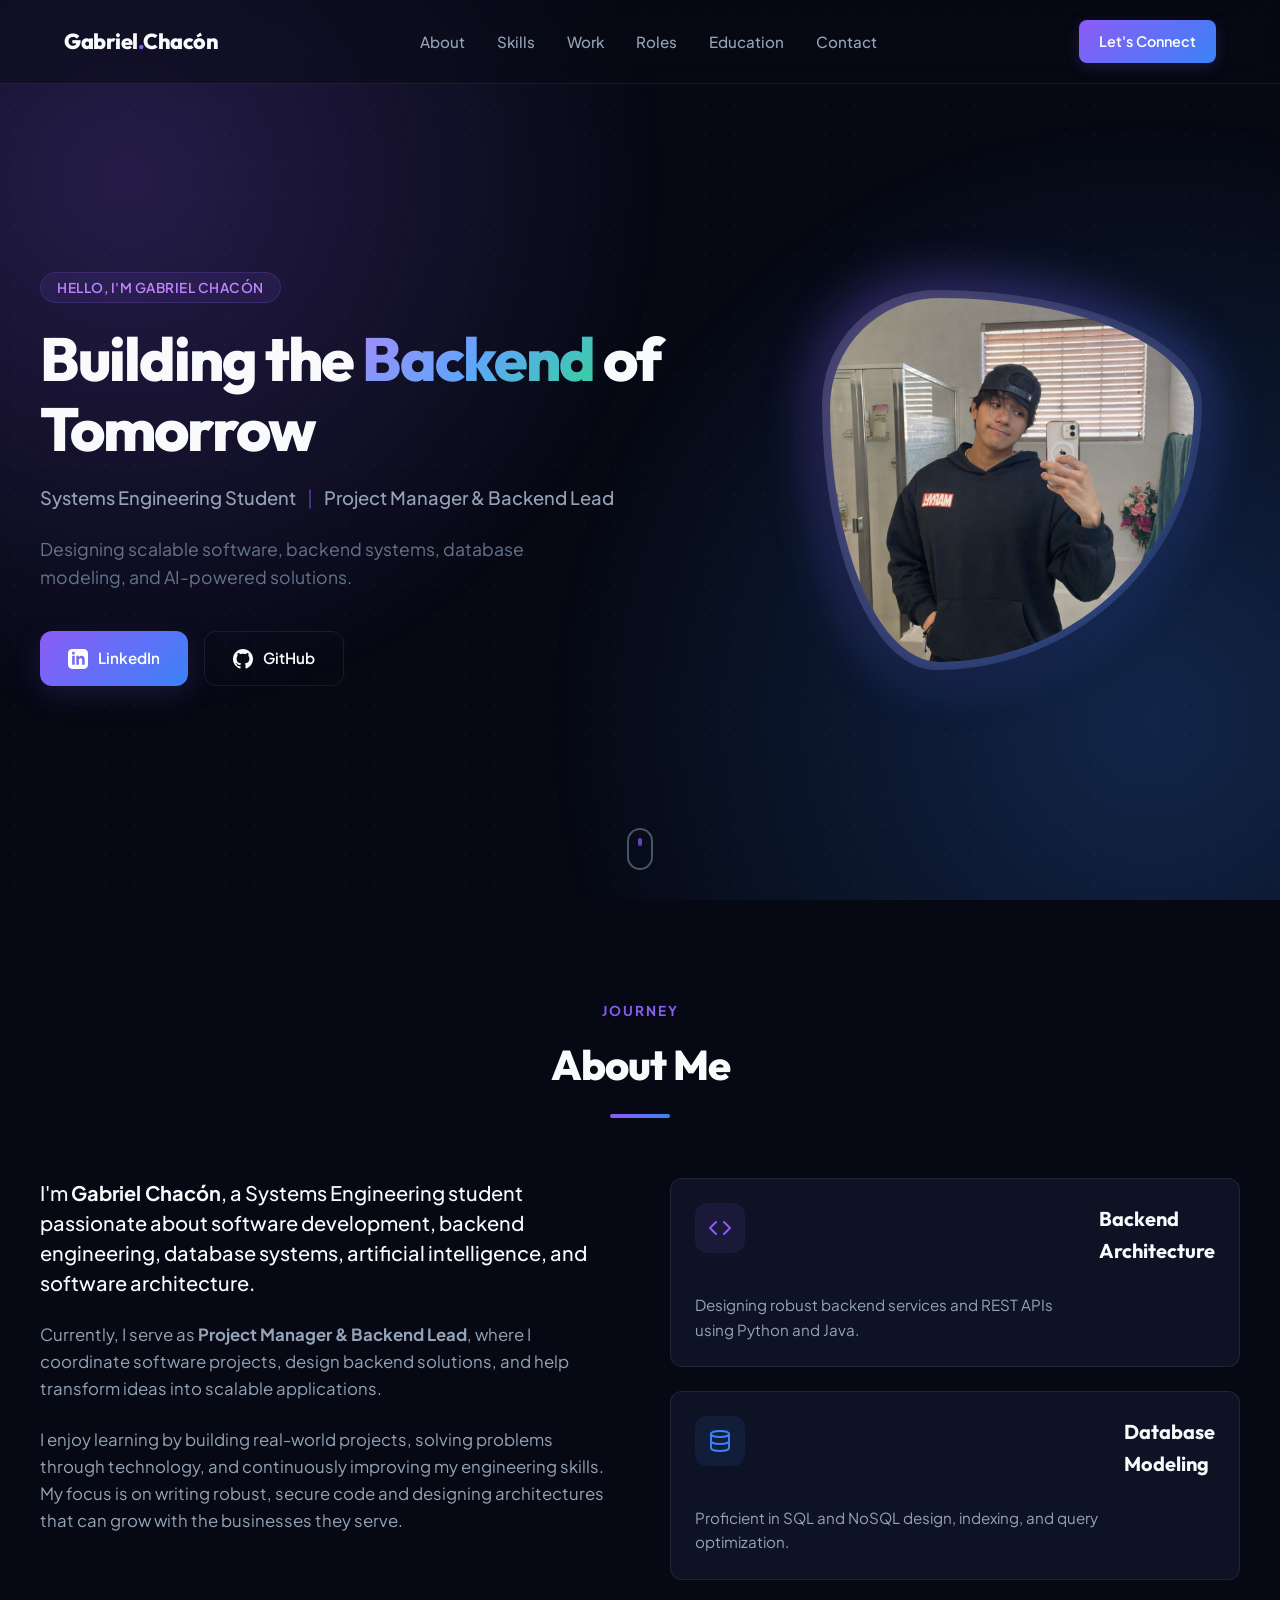
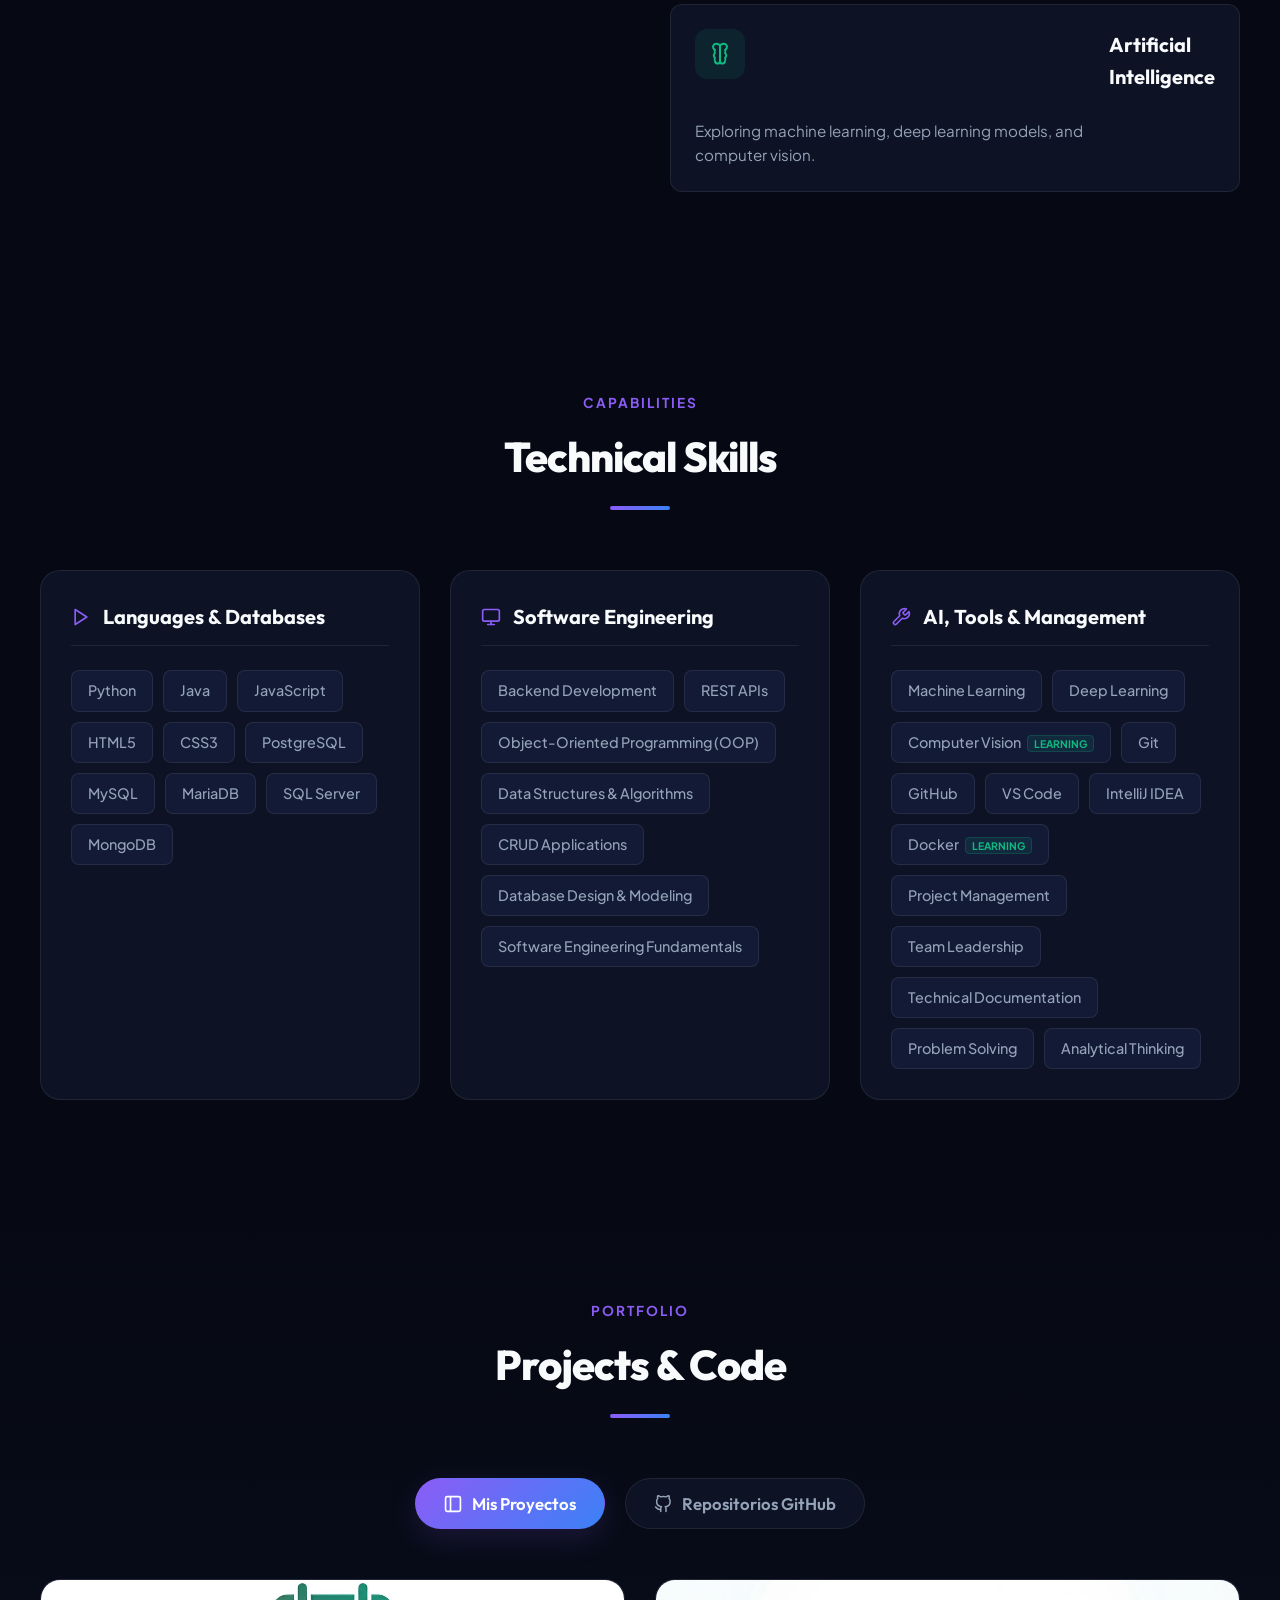
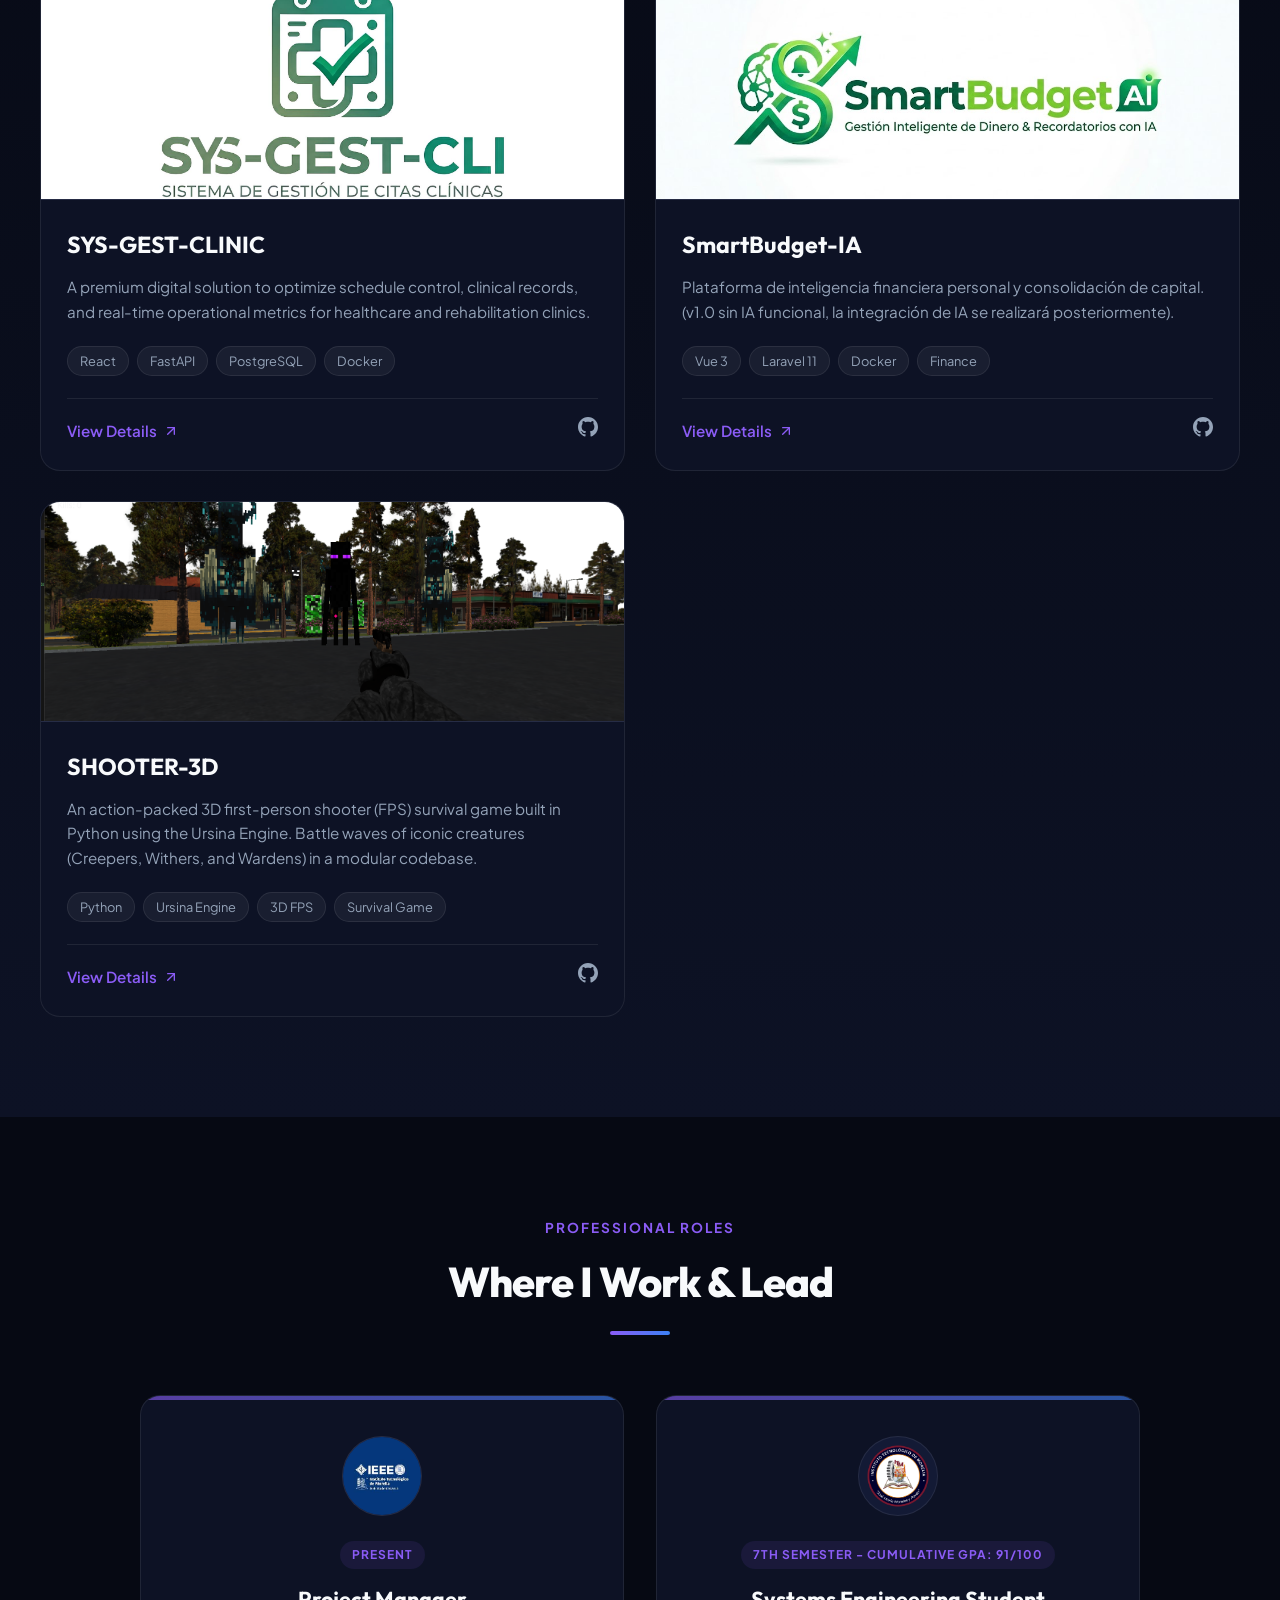
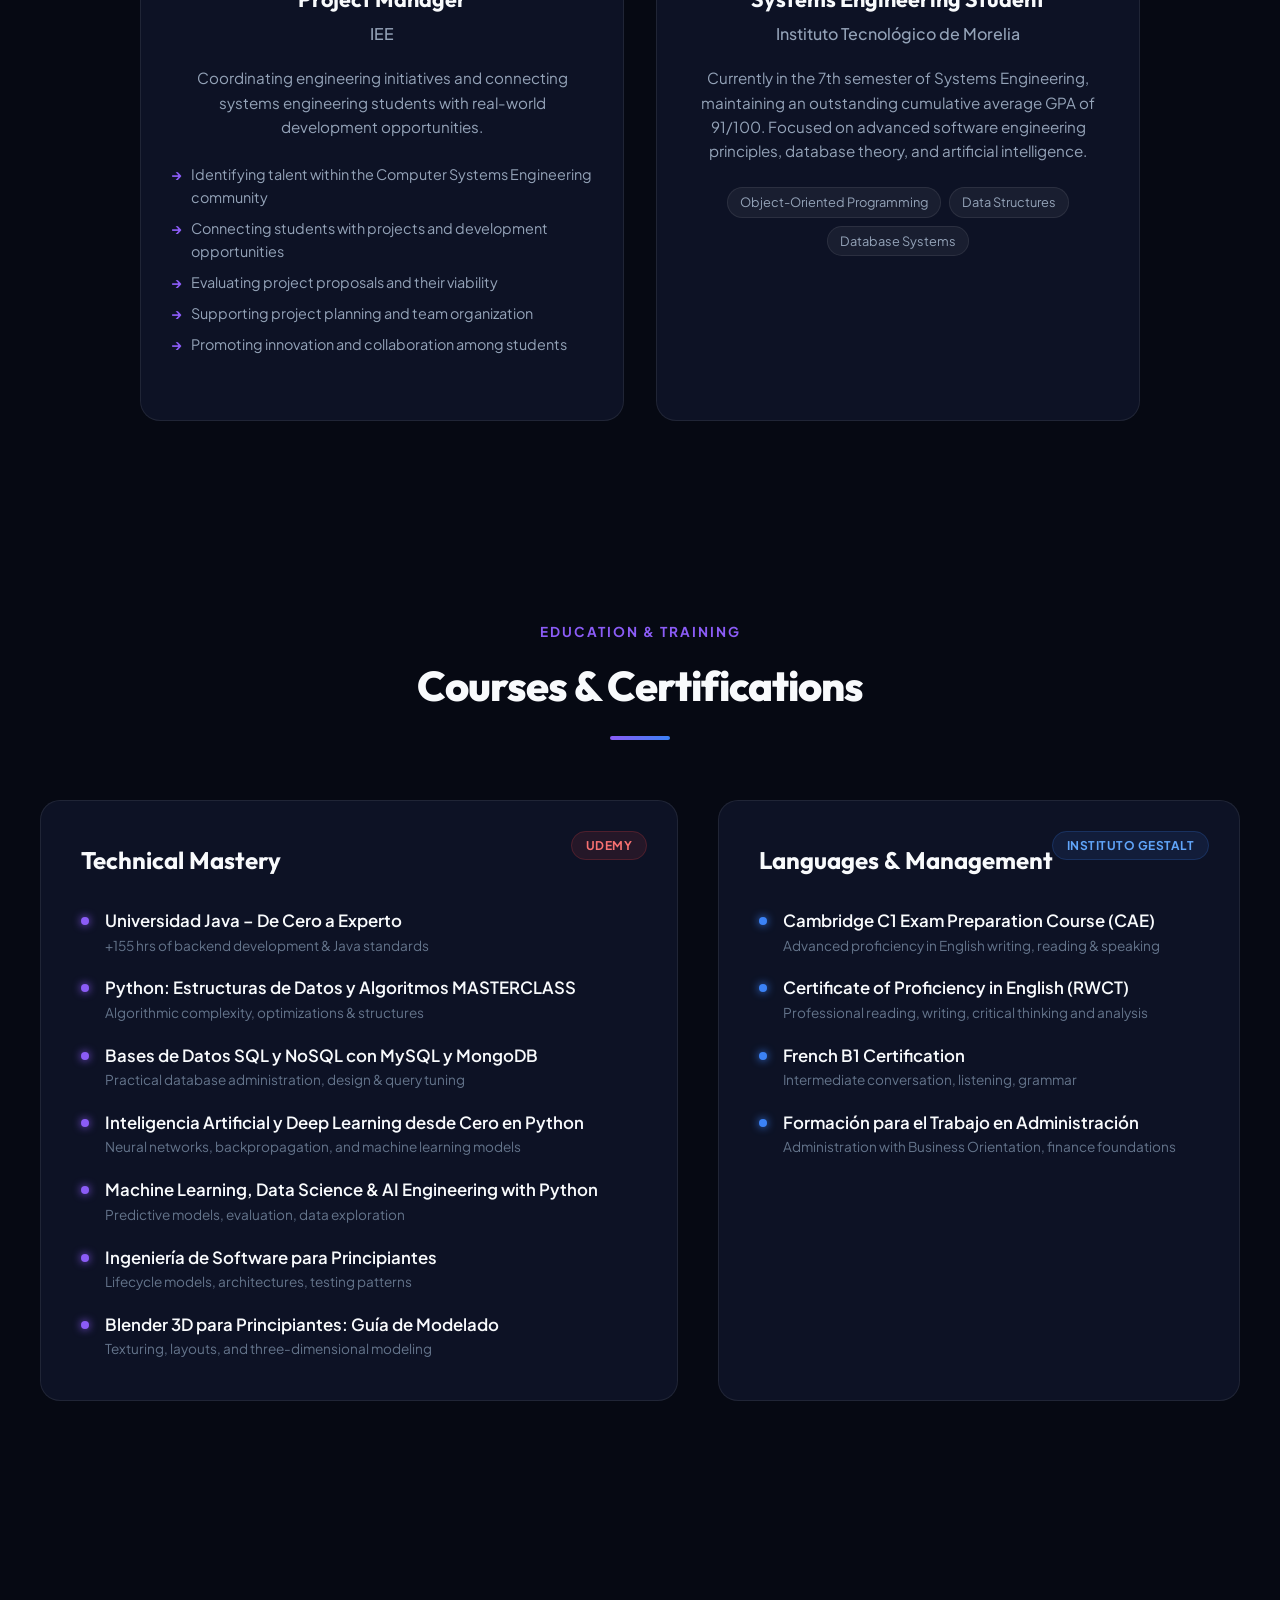
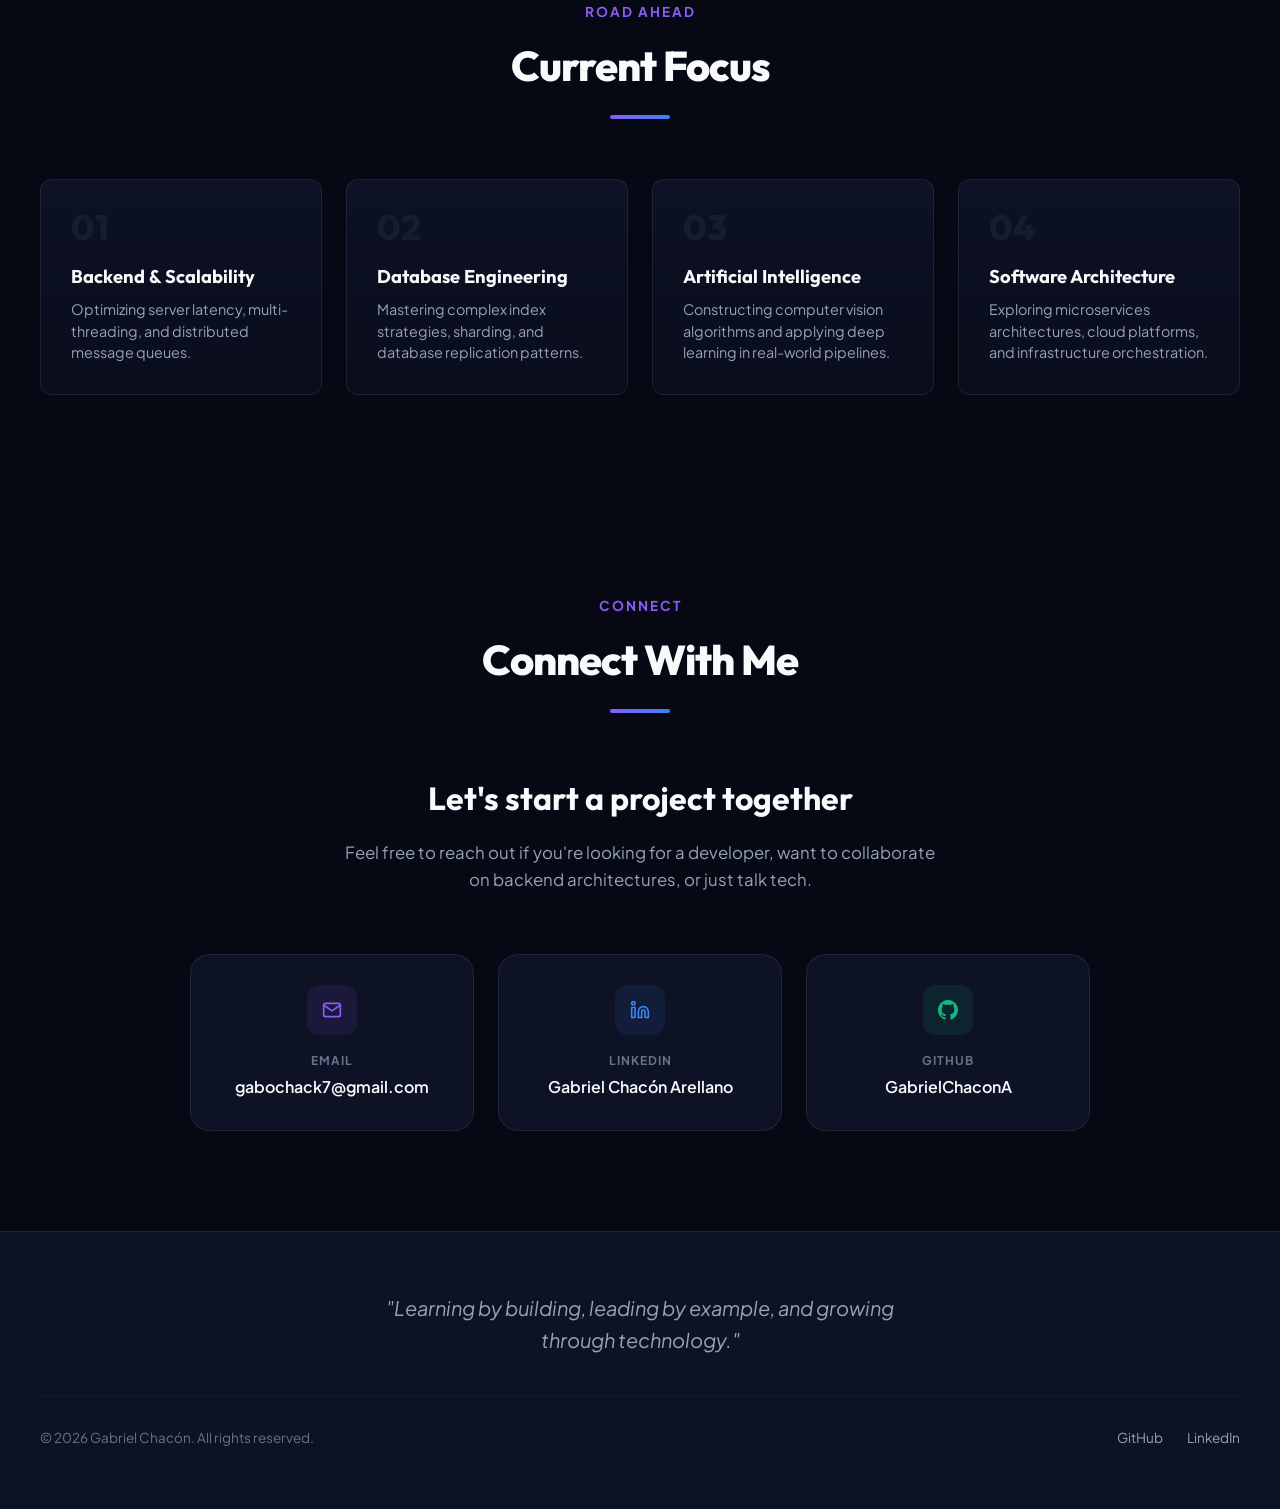
==== commit 11c4c38b: "." ====
--- a/index.html
+++ b/index.html
@@ -314,6 +314,76 @@
                     <!-- Tab: Projects -->
                     <div class="tab-pane active fade-in" id="tab-content-projects">
                         <div class="project-grid">
+                            <!-- SYS-GEST-CLINIC Project Card -->
+                            <div class="project-card">
+                                <div class="project-card-image">
+                                    <img src="assets/respository images/Gestion clinica/logoSysGesCli.jpg" alt="SYS-GEST-CLINIC Logo">
+                                    <div class="project-card-overlay">
+                                        <a href="sys-gest-clinic.html" class="project-card-btn">View Details</a>
+                                    </div>
+                                </div>
+                                <div class="project-card-content">
+                                    <h3 class="project-card-title">SYS-GEST-CLINIC</h3>
+                                    <p class="project-card-desc">A premium digital solution to optimize schedule control, clinical records, and real-time operational metrics for healthcare and rehabilitation clinics.</p>
+                                    <div class="project-card-tags">
+                                        <span class="tag">React</span>
+                                        <span class="tag">FastAPI</span>
+                                        <span class="tag">PostgreSQL</span>
+                                        <span class="tag">Docker</span>
+                                    </div>
+                                    <div class="project-card-footer">
+                                        <a href="sys-gest-clinic.html" class="project-link">
+                                            View Details
+                                            <svg class="link-arrow" width="16" height="16" viewBox="0 0 24 24" fill="none"
+                                                stroke="currentColor" stroke-width="2" stroke-linecap="round"
+                                                stroke-linejoin="round">
+                                                <line x1="7" y1="17" x2="17" y2="7"></line>
+                                                <polyline points="7 7 17 7 17 17"></polyline>
+                                            </svg>
+                                        </a>
+                                        <a href="https://github.com/IsraelRamirezMorales/SYS-GEST-CLINIC.git" target="_blank" rel="noopener noreferrer" class="project-github-link" title="View on GitHub">
+                                            <svg width="20" height="20" viewBox="0 0 24 24" fill="currentColor">
+                                                <path d="M12 0c-6.626 0-12 5.373-12 12 0 5.302 3.438 9.8 8.207 11.387.599.111.793-.261.793-.577v-2.234c-3.338.726-4.033-1.416-4.033-1.416-.546-1.387-1.333-1.756-1.333-1.756-1.089-.745.083-.729.083-.729 1.205.084 1.839 1.237 1.839 1.237 1.07 1.834 2.807 1.304 3.492.997.107-.775.418-1.305.762-1.604-2.665-.305-5.467-1.334-5.467-5.931 0-1.311.469-2.381 1.236-3.221-.124-.303-.535-1.524.117-3.176 0 0 1.008-.322 3.301 1.23.957-.266 1.983-.399 3.003-.404 1.02.005 2.047.138 3.006.404 2.291-1.552 3.297-1.23 3.297-1.23.653 1.653.242 2.874.118 3.176.77.84 1.235 1.911 1.235 3.221 0 4.609-2.807 5.624-5.479 5.921.43.372.823 1.102.823 2.222v3.293c0 .319.192.694.801.576 4.765-1.589 8.199-6.086 8.199-11.386 0-6.627-5.373-12-12-12z" />
+                                            </svg>
+                                        </a>
+                                    </div>
+                                </div>
+                            </div>
+                            <!-- SmartBudget-IA Project Card -->
+                            <div class="project-card">
+                                <div class="project-card-image">
+                                    <img src="assets/respository images/SmartBudget/smartbudget-logo.png" alt="SmartBudget-IA Logo">
+                                    <div class="project-card-overlay">
+                                        <a href="smartbudget-ia.html" class="project-card-btn">View Details</a>
+                                    </div>
+                                </div>
+                                <div class="project-card-content">
+                                    <h3 class="project-card-title">SmartBudget-IA</h3>
+                                    <p class="project-card-desc">Plataforma de inteligencia financiera personal y consolidación de capital. (v1.0 sin IA funcional, la integración de IA se realizará posteriormente).</p>
+                                    <div class="project-card-tags">
+                                        <span class="tag">Vue 3</span>
+                                        <span class="tag">Laravel 11</span>
+                                        <span class="tag">Docker</span>
+                                        <span class="tag">Finance</span>
+                                    </div>
+                                    <div class="project-card-footer">
+                                        <a href="smartbudget-ia.html" class="project-link">
+                                            View Details
+                                            <svg class="link-arrow" width="16" height="16" viewBox="0 0 24 24" fill="none"
+                                                stroke="currentColor" stroke-width="2" stroke-linecap="round"
+                                                stroke-linejoin="round">
+                                                <line x1="7" y1="17" x2="17" y2="7"></line>
+                                                <polyline points="7 7 17 7 17 17"></polyline>
+                                            </svg>
+                                        </a>
+                                        <a href="https://github.com/GabrielChaconA/SmartBudget-AI" target="_blank" rel="noopener noreferrer" class="project-github-link" title="View on GitHub">
+                                            <svg width="20" height="20" viewBox="0 0 24 24" fill="currentColor">
+                                                <path d="M12 0c-6.626 0-12 5.373-12 12 0 5.302 3.438 9.8 8.207 11.387.599.111.793-.261.793-.577v-2.234c-3.338.726-4.033-1.416-4.033-1.416-.546-1.387-1.333-1.756-1.333-1.756-1.089-.745.083-.729.083-.729 1.205.084 1.839 1.237 1.839 1.237 1.07 1.834 2.807 1.304 3.492.997.107-.775.418-1.305.762-1.604-2.665-.305-5.467-1.334-5.467-5.931 0-1.311.469-2.381 1.236-3.221-.124-.303-.535-1.524.117-3.176 0 0 1.008-.322 3.301 1.23.957-.266 1.983-.399 3.003-.404 1.02.005 2.047.138 3.006.404 2.291-1.552 3.297-1.23 3.297-1.23.653 1.653.242 2.874.118 3.176.77.84 1.235 1.911 1.235 3.221 0 4.609-2.807 5.624-5.479 5.921.43.372.823 1.102.823 2.222v3.293c0 .319.192.694.801.576 4.765-1.589 8.199-6.086 8.199-11.386 0-6.627-5.373-12-12-12z" />
+                                            </svg>
+                                        </a>
+                                    </div>
+                                </div>
+                            </div>
                             <!-- SHOOTER-3D Project Card -->
                             <div class="project-card">
                                 <div class="project-card-image">
@@ -349,76 +419,6 @@
                                     </div>
                                 </div>
                             </div>
-                            <!-- SYS-GEST-CLINIC Project Card -->
-                            <div class="project-card">
-                                <div class="project-card-image">
-                                    <img src="assets/respository images/Gestion clinica/logoSysGesCli.jpg" alt="SYS-GEST-CLINIC Logo">
-                                    <div class="project-card-overlay">
-                                        <a href="sys-gest-clinic.html" class="project-card-btn">View Details</a>
-                                    </div>
-                                </div>
-                                <div class="project-card-content">
-                                    <h3 class="project-card-title">SYS-GEST-CLINIC</h3>
-                                    <p class="project-card-desc">A premium digital solution to optimize schedule control, clinical records, and real-time operational metrics for healthcare and rehabilitation clinics.</p>
-                                    <div class="project-card-tags">
-                                        <span class="tag">React</span>
-                                        <span class="tag">FastAPI</span>
-                                        <span class="tag">PostgreSQL</span>
-                                        <span class="tag">Docker</span>
-                                    </div>
-                                    <div class="project-card-footer">
-                                        <a href="sys-gest-clinic.html" class="project-link">
-                                            View Details
-                                            <svg class="link-arrow" width="16" height="16" viewBox="0 0 24 24" fill="none"
-                                                stroke="currentColor" stroke-width="2" stroke-linecap="round"
-                                                stroke-linejoin="round">
-                                                <line x1="7" y1="17" x2="17" y2="7"></line>
-                                                <polyline points="7 7 17 7 17 17"></polyline>
-                                            </svg>
-                                        </a>
-                                        <a href="https://github.com/IsraelRamirezMorales/SYS-GEST-CLINIC.git" target="_blank" rel="noopener noreferrer" class="project-github-link" title="View on GitHub">
-                                            <svg width="20" height="20" viewBox="0 0 24 24" fill="currentColor">
-                                                <path d="M12 0c-6.626 0-12 5.373-12 12 0 5.302 3.438 9.8 8.207 11.387.599.111.793-.261.793-.577v-2.234c-3.338.726-4.033-1.416-4.033-1.416-.546-1.387-1.333-1.756-1.333-1.756-1.089-.745.083-.729.083-.729 1.205.084 1.839 1.237 1.839 1.237 1.07 1.834 2.807 1.304 3.492.997.107-.775.418-1.305.762-1.604-2.665-.305-5.467-1.334-5.467-5.931 0-1.311.469-2.381 1.236-3.221-.124-.303-.535-1.524.117-3.176 0 0 1.008-.322 3.301 1.23.957-.266 1.983-.399 3.003-.404 1.02.005 2.047.138 3.006.404 2.291-1.552 3.297-1.23 3.297-1.23.653 1.653.242 2.874.118 3.176.77.84 1.235 1.911 1.235 3.221 0 4.609-2.807 5.624-5.479 5.921.43.372.823 1.102.823 2.222v3.293c0 .319.192.694.801.576 4.765-1.589 8.199-6.086 8.199-11.386 0-6.627-5.373-12-12-12z" />
-                                            </svg>
-                                        </a>
-                                    </div>
-                                </div>
-                            </div>
-                            <!-- SmartBudget-IA Project Card -->
-                            <div class="project-card">
-                                <div class="project-card-image">
-                                    <img src="assets/respository images/SmartBudget/smartbudget-logo.png" alt="SmartBudget-IA Logo">
-                                    <div class="project-card-overlay">
-                                        <a href="smartbudget-ia.html" class="project-card-btn">View Details</a>
-                                    </div>
-                                </div>
-                                <div class="project-card-content">
-                                    <h3 class="project-card-title">SmartBudget-IA</h3>
-                                    <p class="project-card-desc">Plataforma de inteligencia financiera personal y consolidación de capital. (v1.0 sin IA funcional, la integración de IA se realizará posteriormente).</p>
-                                    <div class="project-card-tags">
-                                        <span class="tag">Vue 3</span>
-                                        <span class="tag">Laravel 11</span>
-                                        <span class="tag">Docker</span>
-                                        <span class="tag">Finance</span>
-                                    </div>
-                                    <div class="project-card-footer">
-                                        <a href="smartbudget-ia.html" class="project-link">
-                                            View Details
-                                            <svg class="link-arrow" width="16" height="16" viewBox="0 0 24 24" fill="none"
-                                                stroke="currentColor" stroke-width="2" stroke-linecap="round"
-                                                stroke-linejoin="round">
-                                                <line x1="7" y1="17" x2="17" y2="7"></line>
-                                                <polyline points="7 7 17 7 17 17"></polyline>
-                                            </svg>
-                                        </a>
-                                        <a href="https://github.com/GabrielChaconA/SmartBudget" target="_blank" rel="noopener noreferrer" class="project-github-link" title="View on GitHub">
-                                            <svg width="20" height="20" viewBox="0 0 24 24" fill="currentColor">
-                                                <path d="M12 0c-6.626 0-12 5.373-12 12 0 5.302 3.438 9.8 8.207 11.387.599.111.793-.261.793-.577v-2.234c-3.338.726-4.033-1.416-4.033-1.416-.546-1.387-1.333-1.756-1.333-1.756-1.089-.745.083-.729.083-.729 1.205.084 1.839 1.237 1.839 1.237 1.07 1.834 2.807 1.304 3.492.997.107-.775.418-1.305.762-1.604-2.665-.305-5.467-1.334-5.467-5.931 0-1.311.469-2.381 1.236-3.221-.124-.303-.535-1.524.117-3.176 0 0 1.008-.322 3.301 1.23.957-.266 1.983-.399 3.003-.404 1.02.005 2.047.138 3.006.404 2.291-1.552 3.297-1.23 3.297-1.23.653 1.653.242 2.874.118 3.176.77.84 1.235 1.911 1.235 3.221 0 4.609-2.807 5.624-5.479 5.921.43.372.823 1.102.823 2.222v3.293c0 .319.192.694.801.576 4.765-1.589 8.199-6.086 8.199-11.386 0-6.627-5.373-12-12-12z" />
-                                            </svg>
-                                        </a>
-                                    </div>
-                                </div>
-                            </div>
                         </div>
                     </div>
 
@@ -438,6 +438,70 @@
                                 integraciones experimentales.</p>
 
                             <div class="repo-grid">
+                                <!-- Repo: SYS-GEST-CLINIC -->
+                                <a href="https://github.com/IsraelRamirezMorales/SYS-GEST-CLINIC"
+                                    target="_blank" rel="noopener noreferrer" class="repo-card-link">
+                                    <div class="repo-card">
+                                        <div class="repo-card-header">
+                                            <svg width="18" height="18" viewBox="0 0 24 24" fill="none"
+                                                stroke="currentColor" stroke-width="2" stroke-linecap="round"
+                                                stroke-linejoin="round">
+                                                <path
+                                                    d="M22 19a2 2 0 0 1-2 2H4a2 2 0 0 1-2-2V5a2 2 0 0 1 2-2h5l2 3h9a2 2 0 0 1 2 2z">
+                                                </path>
+                                            </svg>
+                                            <span class="repo-name">SYS-GEST-CLINIC</span>
+                                        </div>
+                                        <p class="repo-desc">Clinical appointment management and patient records system. Built with React, FastAPI, PostgreSQL, and Docker.</p>
+                                        <div class="repo-footer">
+                                            <div class="repo-lang">
+                                                <span class="lang-color python-lang"></span>
+                                                <span>Python / React</span>
+                                            </div>
+                                            <span class="repo-stars">
+                                                <svg width="12" height="12" viewBox="0 0 24 24" fill="currentColor">
+                                                    <polygon
+                                                        points="12 2 15.09 8.26 22 9.27 17 14.14 18.18 21.02 12 17.77 5.82 21.02 7 14.14 2 9.27 8.91 8.26 12 2">
+                                                    </polygon>
+                                                </svg>
+                                                Main Branch
+                                            </span>
+                                        </div>
+                                    </div>
+                                </a>
+
+                                <!-- Repo: SmartBudget-IA -->
+                                <a href="https://github.com/GabrielChaconA/SmartBudget-AI"
+                                    target="_blank" rel="noopener noreferrer" class="repo-card-link">
+                                    <div class="repo-card">
+                                        <div class="repo-card-header">
+                                            <svg width="18" height="18" viewBox="0 0 24 24" fill="none"
+                                                stroke="currentColor" stroke-width="2" stroke-linecap="round"
+                                                stroke-linejoin="round">
+                                                <path
+                                                    d="M22 19a2 2 0 0 1-2 2H4a2 2 0 0 1-2-2V5a2 2 0 0 1 2-2h5l2 3h9a2 2 0 0 1 2 2z">
+                                                </path>
+                                            </svg>
+                                            <span class="repo-name">SmartBudget-AI</span>
+                                        </div>
+                                        <p class="repo-desc">Plataforma de inteligencia financiera personal de próxima generación con Vue 3 y Laravel.</p>
+                                        <div class="repo-footer">
+                                            <div class="repo-lang">
+                                                <span class="lang-color python-lang" style="background-color: #10b981;"></span>
+                                                <span>Vue / PHP</span>
+                                            </div>
+                                            <span class="repo-stars">
+                                                <svg width="12" height="12" viewBox="0 0 24 24" fill="currentColor">
+                                                    <polygon
+                                                        points="12 2 15.09 8.26 22 9.27 17 14.14 18.18 21.02 12 17.77 5.82 21.02 7 14.14 2 9.27 8.91 8.26 12 2">
+                                                    </polygon>
+                                                </svg>
+                                                Main Branch
+                                            </span>
+                                        </div>
+                                    </div>
+                                </a>
+
                                 <!-- Repo: FIRST-PERSON-SHOOTER-MP -->
                                 <a href="https://github.com/GabrielChaconA/FIRST-PERSON-SHOOTER-MP"
                                     target="_blank" rel="noopener noreferrer" class="repo-card-link">
@@ -470,38 +534,6 @@
                                     </div>
                                 </a>
 
-                                <!-- Repo: SYS-GEST-CLINIC -->
-                                <a href="https://github.com/IsraelRamirezMorales/SYS-GEST-CLINIC"
-                                    target="_blank" rel="noopener noreferrer" class="repo-card-link">
-                                    <div class="repo-card">
-                                        <div class="repo-card-header">
-                                            <svg width="18" height="18" viewBox="0 0 24 24" fill="none"
-                                                stroke="currentColor" stroke-width="2" stroke-linecap="round"
-                                                stroke-linejoin="round">
-                                                <path
-                                                    d="M22 19a2 2 0 0 1-2 2H4a2 2 0 0 1-2-2V5a2 2 0 0 1 2-2h5l2 3h9a2 2 0 0 1 2 2z">
-                                                </path>
-                                            </svg>
-                                            <span class="repo-name">SYS-GEST-CLINIC</span>
-                                        </div>
-                                        <p class="repo-desc">Clinical appointment management and patient records system. Built with React, FastAPI, PostgreSQL, and Docker.</p>
-                                        <div class="repo-footer">
-                                            <div class="repo-lang">
-                                                <span class="lang-color python-lang"></span>
-                                                <span>Python / React</span>
-                                            </div>
-                                            <span class="repo-stars">
-                                                <svg width="12" height="12" viewBox="0 0 24 24" fill="currentColor">
-                                                    <polygon
-                                                        points="12 2 15.09 8.26 22 9.27 17 14.14 18.18 21.02 12 17.77 5.82 21.02 7 14.14 2 9.27 8.91 8.26 12 2">
-                                                    </polygon>
-                                                </svg>
-                                                Main Branch
-                                            </span>
-                                        </div>
-                                    </div>
-                                </a>
-
 
                             </div>
                         </div>
@@ -519,7 +551,7 @@
                     <div class="section-line"></div>
                 </div>
 
-                <div class="roles-grid">
+                <div class="roles-grid" style="display: grid; grid-template-columns: 1fr 1fr; gap: 2rem; align-items: stretch; width: 100%; max-width: 1000px; margin: 0 auto;">
                     <!-- Role: Project Manager -->
                     <div class="role-card">
                         <div class="role-logo-wrapper">
@@ -776,6 +808,19 @@
                             </div>
                         </a>
 
+                        <a href="https://github.com/GabrielChaconA" target="_blank"
+                            rel="noopener noreferrer" class="info-item">
+                            <div class="info-icon">
+                                <svg width="20" height="20" viewBox="0 0 24 24" fill="currentColor">
+                                    <path d="M12 0c-6.626 0-12 5.373-12 12 0 5.302 3.438 9.8 8.207 11.387.599.111.793-.261.793-.577v-2.234c-3.338.726-4.033-1.416-4.033-1.416-.546-1.387-1.333-1.756-1.333-1.756-1.089-.745.083-.729.083-.729 1.205.084 1.839 1.237 1.839 1.237 1.07 1.834 2.807 1.304 3.492.997.107-.775.418-1.305.762-1.604-2.665-.305-5.467-1.334-5.467-5.931 0-1.311.469-2.381 1.236-3.221-.124-.303-.535-1.524.117-3.176 0 0 1.008-.322 3.301 1.23.957-.266 1.983-.399 3.003-.404 1.02.005 2.047.138 3.006.404 2.291-1.552 3.297-1.23 3.297-1.23.653 1.653.242 2.874.118 3.176.77.84 1.235 1.911 1.235 3.221 0 4.609-2.807 5.624-5.479 5.921.43.372.823 1.102.823 2.222v3.293c0 .319.192.694.801.576 4.765-1.589 8.199-6.086 8.199-11.386 0-6.627-5.373-12-12-12z" />
+                                </svg>
+                            </div>
+                            <div class="info-text">
+                                <span class="info-label">GitHub</span>
+                                <span class="info-val">GabrielChaconA</span>
+                            </div>
+                        </a>
+
 
                     </div>
                 </div>
